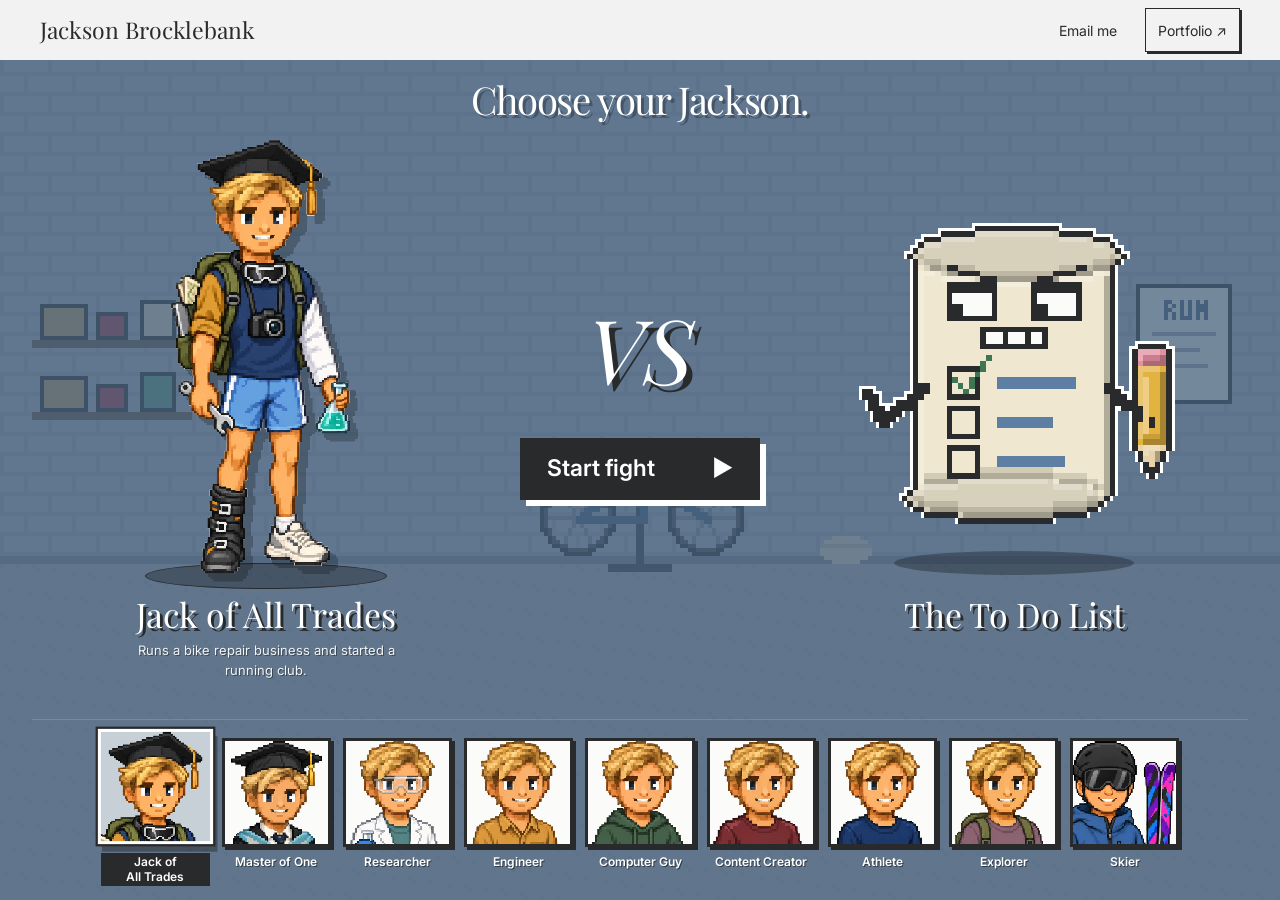
==== index.html @ 97f10ff0 "Set the section headings in Playfair bold, and unstack the intro The new headings were in Inter, whi" ====
<!doctype html>
<html lang="en-GB">
<head>
<meta charset="utf-8">
<script>document.documentElement.className+=' js';(function(){var r=document.documentElement;function w(){r.style.setProperty('--vw',r.clientWidth+'px');}w();addEventListener('resize',w);addEventListener('DOMContentLoaded',w);if(window.ResizeObserver)new ResizeObserver(w).observe(r);})();</script>
<meta name="viewport" content="width=device-width, initial-scale=1">
<title>Jackson Brocklebank · Pick a Jackson</title>
<meta name="description" content="Pick a Jackson and watch him take on a boss using things he’s done.">
<meta name="theme-color" content="#f2f2f2">
<link rel="canonical" href="https://jacksontigerb.github.io/personal-portfolio/">
<meta property="og:type" content="website">
<meta property="og:title" content="Jackson Brocklebank · Pick a Jackson">
<meta property="og:description" content="Nine versions of Jackson. Pick a fighter and send backup.">
<meta property="og:url" content="https://jacksontigerb.github.io/personal-portfolio/">
<meta property="og:image" content="https://jacksontigerb.github.io/personal-portfolio/assets/face-allrounder.webp">
<meta property="og:image:width" content="240">
<meta property="og:image:height" content="240">
<meta property="og:image:alt" content="Pixel art of Jackson as Jack of All Trades">
<meta name="twitter:card" content="summary">
<link rel="icon" href="data:image/svg+xml,<svg xmlns='http://www.w3.org/2000/svg' viewBox='0 0 64 64'><rect width='64' height='64' fill='%23292a2c'/><text x='32' y='47' font-family='Georgia,serif' font-size='42' font-style='italic' text-anchor='middle' fill='%23f2f2f2'>J</text></svg>">
<link rel="preconnect" href="https://fonts.googleapis.com">
<link rel="preconnect" href="https://fonts.gstatic.com" crossorigin>
<link rel="preload" as="style" href="https://fonts.googleapis.com/css2?family=Playfair+Display:ital,wght@0,400;0,700;1,400&family=Inter:wght@400;600&display=swap">
<link rel="stylesheet" href="https://fonts.googleapis.com/css2?family=Playfair+Display:ital,wght@0,400;0,700;1,400&family=Inter:wght@400;600&display=swap" media="print" onload="this.media='all'">
<noscript><link rel="stylesheet" href="https://fonts.googleapis.com/css2?family=Playfair+Display:ital,wght@0,400;0,700;1,400&family=Inter:wght@400;600&display=swap"></noscript>
<link rel="stylesheet" href="assets/home.css?v=13">
<link rel="stylesheet" href="assets/battle.css?v=9">
<link rel="stylesheet" href="assets/selection.css?v=21">
</head>
<body class="game-home">
<div class="page">
  <nav aria-label="Main navigation">
    <a class="wordmark" href="#top">Jackson Brocklebank</a>
    <div class="navlinks"><a href="mailto:jackson.brocklebank.25@ucl.ac.uk">Email me</a><a class="nav-cv" href="experience.html">Portfolio ↗</a></div>
  </nav>
  <main>
    <section class="game-hero" id="top" aria-labelledby="game-title">
      <div class="game-heading"><h1 id="game-title">Choose your Jackson.</h1></div>
      <div id="battle" class="battle-mount" aria-label="Jackson’s boss fight">
        <p class="battle-loading">Loading character select… <button type="button" id="battle-load">Load game</button></p>
      </div>
      <noscript><p>The game isn’t running in this browser. You can still see what I’ve made below.</p><img class="fallback-jackson" src="assets/char-allrounder.png" width="537" height="840" alt="Pixel art of Jackson with a mix of his outfits"></noscript>
    </section>
    <section class="experience-gallery" id="experience" aria-labelledby="experience-title">
      <div class="gallery-heading"><div><h2 id="experience-title">Character highlights.</h2></div></div>
      <div class="experience-cards">
        <a class="experience-card" href="experience.html?c=builder#p-hydro"><img loading="lazy" decoding="async" src="assets/cards/hydroturbine-800.webp" width="640" height="420" alt="The hydroturbine in a stream"><span class="experience-card-copy"><strong>Custom built hydroturbine</strong><span>Tested in a stream.</span></span><span aria-hidden="true">↗</span></a>
        <a class="experience-card" href="experience.html?c=researcher#p-pfas"><img loading="lazy" decoding="async" src="assets/cards/wca-coating-800.webp" width="640" height="420" alt="A water droplet on coated fabric"><span class="experience-card-copy"><strong>Hydrophobic coating without PFAS</strong><span>MSc research with Finisterre.</span></span><span aria-hidden="true">↗</span></a>
        <a class="experience-card" href="experience.html?c=builder#p-bridge"><img loading="lazy" decoding="async" src="assets/cards/bridge-800.webp" width="640" height="420" alt="Building the balsa bridge"><span class="experience-card-copy"><strong>Structural engineer (I built one bridge)</strong><span>The only one in the group to hold the car.</span></span><span aria-hidden="true">↗</span></a>
        <a class="experience-card experience-card-code" href="experience.html?c=operator#p-huawei"><span class="experience-curve" aria-hidden="true"><svg viewBox="0 0 240 120"><path class="axis" d="M24 14V106H222"/><path class="eol" d="M24 78H222"/><path class="fade" d="M28 22C82 28 122 42 154 57C178 68 190 86 202 106"/><text x="218" y="73">70%</text></svg></span><span class="experience-card-copy"><strong>Battery ageing model</strong><span>Beat the competition baseline on six held out conditions.</span></span><span aria-hidden="true">↗</span></a>
        <a class="experience-card" href="experience.html?c=researcher#p-redox"><img loading="lazy" decoding="async" src="assets/cards/redox-cover-800.webp" width="640" height="420" alt="The cover of the redox flow battery dissertation"><span class="experience-card-copy"><strong>Redox flow batteries</strong><span>BEng dissertation, awarded a first.</span></span><span aria-hidden="true">↗</span></a>
        <a class="experience-card" href="experience.html?c=rider#p-marathon"><img loading="lazy" decoding="async" src="assets/cards/marathon-800.webp" width="640" height="420" alt="Friends holding GO TIGGY signs at the London Marathon"><span class="experience-card-copy"><strong>The London Marathon</strong><span>Raised £1,647 for Marie Curie.</span></span><span aria-hidden="true">↗</span></a>
      </div>
      <div class="more-experience-wrap"><a class="more-experience" href="experience.html">See the full portfolio <span aria-hidden="true">↗</span></a></div>
    </section>
  </main>
</div>
<script src="assets/characters.js?v=9"></script>
<script src="assets/battle-loader.js?v=21"></script>
<script>
// Existing shared links still reach their project write ups.
(function(){function legacy(){if(/^#(?:p-[a-z]+|work|current|engineering|education|skills|outside|skiing|sport|travel|content|tools)$/.test(location.hash))location.replace('experience.html'+location.search+location.hash);}legacy();window.addEventListener('hashchange',legacy);})();
</script>
</body>
</html>
---- assets/home.css ----
:root{--ink:#292a2c;--paper:#fbfbfa;--vellum:#f2f2f2;--accent:#46607d;--accent-rgb:70,96,125;--serif:'Playfair Display',Georgia,serif;--sans:'Inter',system-ui,sans-serif;color-scheme:light;}
*{box-sizing:border-box;}body{margin:0;background:var(--vellum);color:var(--ink);font:16px/1.5 var(--sans);-webkit-font-smoothing:antialiased;}a{color:inherit;}button{font:inherit;}[hidden]{display:none!important;}
.page{max-width:1280px;margin:0 auto;padding:0 40px;}
nav{display:flex;align-items:center;justify-content:space-between;gap:20px;min-height:78px;border-bottom:1px solid var(--ink);}
.wordmark{display:inline-flex;align-items:center;min-height:44px;font:400 23px/1.2 var(--serif);text-decoration:none;}
.navlinks{display:flex;align-items:center;gap:28px;font-size:14px;}
.navlinks a{display:inline-flex;align-items:center;min-height:44px;text-decoration:none;}
.navlinks a:hover{text-decoration:underline;text-underline-offset:5px;}
.navlinks .nav-cv{border:1px solid var(--ink);min-height:44px;padding:4px 12px;box-shadow:2px 2px 0 var(--ink);}
:focus-visible{outline:2px solid var(--ink);outline-offset:4px;}
.vh{position:absolute!important;width:1px!important;height:1px!important;overflow:hidden!important;clip-path:inset(50%)!important;white-space:nowrap!important;padding:0!important;border:0!important;}
.game-hero{padding:28px 0 46px;}
.game-heading{display:flex;align-items:center;justify-content:space-between;gap:20px;margin-bottom:24px;}
.game-heading h1{font:400 clamp(38px,4.6vw,60px)/1.1 var(--serif);letter-spacing:-1.4px;margin:0;}
.game-heading h1 em{font-weight:400;color:var(--accent);}
.game-heading p{margin:0;font-size:15px;color:#5f6164;line-height:1.6;}
.game-home .battle-mount{max-width:none;margin:0;scroll-margin-top:16px;}
.js .game-home .battle-mount{display:grid;grid-template-columns:minmax(0,1fr) 254px;column-gap:30px;min-height:740px;}
.game-home .battle-game{grid-column:1;grid-row:1;min-width:0;align-self:start;}
.game-home .battle-picker{grid-column:2;grid-row:1;margin:0;padding-top:3px;align-self:start;}
.game-home .battle-roster{grid-template-columns:repeat(3,minmax(0,1fr));gap:16px 10px;}
.game-home .battle-face img{max-width:78px;}
.game-home .battle-picker legend{font-size:24px;margin-bottom:18px;}
.game-home .battle-face span{font-size:12px;}
.game-home .battle-matchup{border-top:1px solid var(--ink);padding-top:16px;font-size:14px;margin-top:20px;}
.game-home .battle-loading{grid-column:1/-1;min-height:660px;}
.game-home .battle-command{min-height:224px;}
.game-home .battle-current{min-height:3.1em;}
.game-home .battle-previous{font-size:14px;min-height:2.8em;margin-top:12px;}
.battle-loadout{border-top:1px solid rgba(41,42,44,.25);margin-top:18px;padding-top:16px;}
.battle-loadout .battle-kit-label{font:11px/1.5 ui-monospace,monospace;letter-spacing:.06em;margin:0 0 10px;color:#5f6164;}
.battle-loadout p{font-size:14px;line-height:1.6;margin:0;}
.fallback-jackson{height:240px;width:auto;display:block;margin:24px auto;image-rendering:pixelated;}
.experience-gallery{border-top:1px solid var(--ink);padding:40px 0 80px;scroll-margin-top:24px;}
.gallery-heading{display:flex;justify-content:space-between;align-items:end;gap:20px;margin-bottom:24px;}
.eyebrow{font:11px/1.4 ui-monospace,monospace;text-transform:uppercase;letter-spacing:.08em;color:#5f6164;}
.gallery-heading h2{font:400 34px/1.15 var(--serif);margin:8px 0 0;}
.gallery-heading p{font-size:14px;color:#5f6164;margin:0;}
.experience-cards{display:grid;grid-template-columns:repeat(3,minmax(0,1fr));gap:20px;}
.experience-card{border:1px solid var(--ink);text-decoration:none;position:relative;display:flex;flex-direction:column;min-width:0;background:var(--paper);transition:box-shadow .15s,transform .15s;}
.experience-card:hover{box-shadow:3px 3px 0 var(--ink);transform:translate(-1px,-1px);}
.experience-card img{display:block;width:100%;height:160px;object-fit:cover;border-bottom:1px solid var(--ink);}
.experience-card-copy{padding:17px 28px 18px 16px;display:flex;flex-direction:column;gap:6px;}
.experience-card-copy strong{font:400 23px/1.2 var(--serif);}
.experience-card-copy>span{font-size:13px;color:#5f6164;}
.experience-card>span:last-child{position:absolute;right:12px;bottom:18px;}
.experience-curve{display:flex;justify-content:center;align-items:center;height:160px;background:#e3ebe3;border-bottom:1px solid var(--ink);}
.experience-curve svg{width:100%;height:100%;}
.experience-curve .axis,.experience-curve .eol{fill:none;stroke:var(--ink);stroke-width:1.5;opacity:.4;}
.experience-curve .eol{stroke-dasharray:5 5;}
.experience-curve .fade{fill:none;stroke:#2f7d4a;stroke-width:4;stroke-linecap:round;}
.experience-curve text{font:9px ui-monospace,monospace;fill:var(--ink);opacity:.65;text-anchor:end;}
.more-experience-wrap{display:flex;justify-content:center;margin-top:40px;}
.more-experience{display:inline-flex;align-items:center;justify-content:center;gap:14px;min-height:56px;padding:14px 32px;border:2px solid var(--ink);background:var(--ink);color:var(--paper);font:600 20px/1 var(--sans);text-decoration:none;box-shadow:5px 5px 0 var(--accent);transition:transform .14s,box-shadow .14s;}
.more-experience:hover{transform:translate(-2px,-2px);box-shadow:8px 8px 0 var(--accent);}
.more-experience:active{transform:translate(3px,3px);box-shadow:1px 1px 0 var(--accent);}
@media(max-width:1000px){
  .page{padding:0 24px;}.navlinks{gap:20px;}
  .js .game-home .battle-mount{grid-template-columns:minmax(0,1fr) 200px;gap:24px;}
  .game-home .battle-picker legend{font-size:21px;}.game-home .battle-face span{font-size:11px;}
  .game-home .battle-name-row .battle-who{font-size:20px;}.game-home .battle-field{padding:14px;}
  .game-home .battle-boss{left:auto;right:8%;}.game-home .battle-platform-boss{left:auto;right:5%;transform:none;}
  .experience-card-copy strong{font-size:21px;}
}
@media(max-width:760px){
  nav{min-height:68px;gap:14px;}.wordmark{font-size:20px;}.navlinks{gap:16px;}.navlinks>a:first-child{display:none;}
  .game-hero{padding-top:24px;}.game-heading{align-items:start;margin-bottom:20px;}.game-heading h1{font-size:40px;}.game-heading p{font-size:13px;}
  .js .game-home .battle-mount{grid-template-columns:minmax(0,1fr);row-gap:20px;min-height:960px;}
  .game-home .battle-picker{grid-column:1;grid-row:1;padding:0;}
  .game-home .battle-picker legend{font-size:18px;margin-bottom:12px;}
  .game-home .battle-roster{grid-template-columns:repeat(9,minmax(44px,1fr));gap:8px;}
  .game-home .battle-face img{max-width:60px;}.game-home .battle-face span{font-size:10px;}
  .game-home .battle-matchup{border:0;padding:0;margin:12px 0 0;font-size:13px;}
  .game-home .battle-game{grid-row:2;}
  .battle-loadout{display:none;}
  .experience-cards{grid-template-columns:repeat(2,minmax(0,1fr));}.gallery-heading p{display:none;}
}
@media(max-width:520px){
  .page{padding:0 16px;}.wordmark{font-size:18px;max-width:130px;}.navlinks{gap:16px;font-size:13px;}
  .game-heading{display:block;margin-bottom:18px;}.game-heading h1{font-size:37px;}
  .game-heading p{margin-top:9px;font-size:13px;}.game-heading br{display:none;}
  .game-home .battle-roster{grid-template-columns:repeat(5,minmax(44px,1fr));gap:8px 10px;}
  .game-home .battle-face{gap:0;}.game-home .battle-face img{width:44px;height:44px;}
  .game-home .battle-face span{position:absolute;width:1px;height:1px;overflow:hidden;clip-path:inset(50%);}
  .game-home .battle-matchup{font-size:12px;margin-top:10px;}
  .game-home .battle-field{padding:10px;}.game-home .battle-command{padding:16px 14px 12px;min-height:224px;}
  .game-home .battle-stage{height:160px;}.game-home .battle-jackson{height:143px;left:10%;}
  .game-home .battle-boss{right:8%;top:5px;}.game-home .battle-platform-boss{top:93px;right:5%;}
  .game-home .battle-current{min-height:3.1em;}.game-home .battle-previous{min-height:2.8em;}
  .game-home .battle-call-heading h2{font-size:26px;}
  .experience-gallery{padding-top:28px;}.experience-cards{gap:12px;}
  .experience-card img,.experience-curve{height:120px;}
  .more-experience-wrap{margin-top:28px;}.more-experience{width:100%;font-size:18px;padding:14px 20px;}
  .experience-card-copy{padding:12px 22px 14px 12px;}.experience-card-copy strong{font-size:19px;}.experience-card-copy>span{font-size:12px;}
}
@media(max-width:359px){.experience-cards{grid-template-columns:1fr;}.game-home .battle-topline{font-size:9px;}.wordmark{max-width:116px;font-size:17px;}.navlinks{gap:12px;}}
@media(min-width:640px) and (max-width:1000px){.game-home .battle-field{min-height:354px;}}
@media(prefers-reduced-motion:reduce){*,*::before,*::after{scroll-behavior:auto!important;transition:none!important;}}
@media print{nav,.game-hero,.more-experience-wrap{display:none!important;}.page{padding:0;}.experience-gallery{border:0;padding-top:0;}.experience-cards{grid-template-columns:repeat(3,1fr);}.experience-card img,.experience-curve{display:none;}.experience-card{break-inside:avoid;}}

/* Character select is a screen of its own. The arena takes its place on Start. */
.js .game-home .battle-mount{display:block;min-height:600px;}
.game-home .game-heading{display:block;text-align:center;margin:8px 0 30px;}
.game-home .game-heading h1{font-size:clamp(36px,5vw,64px);}
.game-home .game-heading p{margin-top:12px;font-size:14px;}
.game-home.is-playing .game-heading{display:none;}
.game-home .battle-select{display:grid;grid-template-columns:1fr 1fr;max-width:960px;margin:0 auto;background:#fbfbfa;border:1px solid var(--ink);box-shadow:6px 6px 0 var(--ink);min-height:550px;}
.battle-character-preview{position:relative;display:flex;flex-direction:column;align-items:center;justify-content:center;text-align:center;padding:30px;background:rgba(var(--accent-rgb),.08);border-right:1px solid var(--ink);overflow:hidden;}
.battle-selection-tag{position:absolute;left:20px;top:16px;font:11px ui-monospace,monospace;letter-spacing:.12em;}
.battle-preview-stage{height:300px;position:relative;display:flex;align-items:end;justify-content:center;min-width:200px;margin:12px 0 20px;}
.battle-preview-stage:before{content:'';position:absolute;width:210px;height:26px;border:1px solid var(--ink);border-radius:50%;background:rgba(var(--accent-rgb),.14);bottom:-6px;}
.battle-preview-stage img{position:relative;height:100%;width:auto;image-rendering:pixelated;object-fit:contain;}
.battle-selected-name{font:400 32px/1.15 var(--serif);margin:0;}
.game-home .battle-loadout{display:block;border:0;padding:0;margin:12px 0 0;max-width:32ch;color:#5f6164;font-size:14px;line-height:1.6;}
.battle-select-controls{display:flex;flex-direction:column;justify-content:center;min-width:0;padding:30px 34px;}
.game-home .battle-picker{margin:0;padding:0;}
.game-home .battle-picker legend{position:absolute;width:1px;height:1px;overflow:hidden;clip-path:inset(50%);}
.game-home .battle-roster{display:grid;grid-template-columns:repeat(3,minmax(0,1fr));gap:18px 16px;}
.game-home .battle-face{gap:7px;}
.game-home .battle-face img{max-width:none;width:100%;height:auto;border:2px solid transparent;background:rgba(var(--accent-rgb),.06);filter:none;transition:transform .14s,background .14s;}
.game-home .battle-face:has(input:checked) img{border-color:var(--ink);background:rgba(var(--accent-rgb),.22);box-shadow:4px 4px 0 var(--ink);transform:translate(-2px,-2px);}
.game-home .battle-face:hover img{background:rgba(var(--accent-rgb),.18);}
.game-home .battle-face span{position:static;clip-path:none;overflow:visible;width:auto;height:auto;font-size:11px;}
.game-home .battle-matchup{border:0;padding:0;margin:24px 0 12px;font-size:13px;text-align:center;}
.battle-start{display:flex;align-items:center;justify-content:space-between;width:100%;min-height:68px;border:1px solid var(--ink);padding:14px 24px;background:var(--ink);color:#fff;font:600 23px var(--sans);box-shadow:5px 5px 0 var(--accent);cursor:pointer;transition:transform .12s,box-shadow .12s;touch-action:manipulation;}
.battle-start:hover{transform:translate(-2px,-2px);box-shadow:7px 7px 0 var(--accent);}
.battle-start:active{transform:translate(4px,4px);box-shadow:1px 1px 0 var(--accent);}
.game-home .battle-game{max-width:1000px;margin:0 auto;}
.game-home .battle-field{min-height:400px;padding:24px;}
.game-home .battle-hud{max-width:390px;}
.game-home .battle-jackson{height:265px;left:16%;}
.game-home .battle-jackson-hud{justify-self:end;width:100%;}
.game-home .battle-boss{left:auto;right:14%;top:17%;}
.game-home .battle-platform-boss{left:auto;right:12%;top:53%;transform:none;}
.game-home .battle-command{min-height:235px;padding:22px 28px;}
.game-home .battle-current{font-size:16px;min-height:0;line-height:1.5;}
.game-home .battle-current strong{display:block;font:400 clamp(24px,3vw,34px)/1.2 var(--serif);margin:3px 0 8px;}
.game-home .battle-previous{min-height:0;margin:14px 0 0;font-size:13px;}
.game-home .battle-turn-label{margin-bottom:8px;}
.game-home .battle-topline{align-items:center;min-height:48px;padding:2px 18px;}
.battle-versus{display:none;position:absolute;inset:0;z-index:4;align-items:center;justify-content:center;flex-direction:column;pointer-events:none;background:rgba(251,251,250,.94);}
.battle-versus span{font:12px ui-monospace,monospace;letter-spacing:.3em;}
.battle-versus strong{font:italic 400 clamp(70px,12vw,130px)/1.1 var(--serif);color:var(--accent);}
.battle-game[data-phase="intro"] .battle-versus{display:flex;}
.game-home .battle-impact{font:bold 27px/1 ui-monospace,monospace;background:var(--ink);color:white;padding:6px 8px;right:-30px;top:18%;box-shadow:3px 3px 0 var(--accent);}
.game-home .battle-primary{background:var(--ink);color:#fff;min-height:56px;font-size:18px!important;}
.js .game-home:not(.has-played) .experience-gallery{display:none;}
@media(min-width:640px) and (prefers-reduced-motion:no-preference){.battle-game[data-phase="intro"] .battle-versus strong{animation:battle-ready .28s ease-out both;}@keyframes battle-ready{from{transform:scale(.75);opacity:0;}to{transform:scale(1);opacity:1;}}}
@media(max-width:760px){
 .game-home .navlinks>a:first-child{display:inline-flex;}.game-home .game-heading{margin:0 0 22px;}.game-home .game-heading p{font-size:12px;}
 .battle-select-controls{padding:24px;}.battle-character-preview{padding:24px 16px;}.battle-preview-stage{height:240px;min-width:150px;}.battle-preview-stage:before{width:160px;}.battle-selected-name{font-size:27px;}
 .game-home .battle-roster{gap:14px 12px;}.game-home .battle-matchup{font-size:12px;}
 .game-home .battle-select{min-height:480px;}.game-home .battle-face span{font-size:10px;}
}
@media(max-width:639px){
 .game-home .game-hero{padding-top:20px;}.game-home .battle-select{grid-template-columns:1fr;min-height:0;}.js .game-home .battle-mount{min-height:590px;}
 .battle-character-preview{border-right:0;border-bottom:1px solid var(--ink);padding:16px 16px 20px;display:grid;grid-template-columns:110px 1fr;grid-template-rows:auto auto;text-align:left;column-gap:18px;}
 .battle-selection-tag{position:static;grid-column:2;margin-bottom:8px;align-self:end;}.battle-preview-stage{grid-column:1;grid-row:1/4;height:165px;min-width:0;margin:0;}.battle-preview-stage:before{width:105px;height:15px;}
 .battle-selected-name{grid-column:2;font-size:26px;align-self:start;}.game-home .battle-loadout{grid-column:2;margin-top:8px;font-size:12px;line-height:1.4;align-self:start;}
 .battle-select-controls{padding:20px;}.game-home .battle-roster{grid-template-columns:repeat(5,minmax(0,1fr));gap:14px 12px;}.game-home .battle-face img{width:100%;height:auto;}.game-home .battle-face span{font-size:9px;}
 .battle-start{min-height:60px;font-size:22px;padding:12px 20px;}.game-home .battle-matchup{margin:18px 0 12px;}
 .game-home .battle-field{min-height:0;padding:12px;}.game-home .battle-stage{height:200px;}.game-home .battle-jackson{height:182px;left:9%;}.game-home .battle-boss{top:16px;right:10%;}.game-home .battle-platform-boss{top:104px;right:7%;}
 .game-home .battle-command{min-height:240px;padding:18px;}.game-home .battle-current strong{font-size:26px;}.game-home .battle-hud{max-width:none;}.game-home .battle-impact{font-size:20px;right:-20px;}
 .game-home .battle-call-heading h2{font-size:27px;}.game-home .battle-previous{font-size:12px;}
}
@media(max-width:359px){.game-home .battle-roster{gap:14px 8px;}.battle-select-controls{padding:16px;}.battle-character-preview{grid-template-columns:85px 1fr;column-gap:12px;}.battle-preview-stage{height:145px;}.battle-selected-name{font-size:23px;}.battle-selection-tag{font-size:10px;}.game-home .battle-face span{font-size:9px;}.game-home .game-heading h1{font-size:34px;}}
@media(prefers-reduced-motion:reduce){.battle-start,.battle-face img{transition:none!important;}.battle-start:hover,.battle-start:active{transform:none!important;}}
@media print{.js .game-home:not(.has-played) .experience-gallery{display:block;}}

/* Game feel: VS strip, pause menu, command menu, hits and the knockout. */
.battle-vs{display:flex;align-items:center;gap:14px;margin:26px 0 16px;padding:10px 14px;border:1px solid var(--ink);background:rgba(var(--accent-rgb),.08);}
.battle-vs-badge{font:italic 400 30px/1 var(--serif);color:var(--accent);}
.battle-vs canvas{width:64px;height:64px;image-rendering:pixelated;flex:none;}
.battle-vs p{margin:0;display:flex;flex-direction:column;min-width:0;}
.battle-vs-label{font:11px/1.4 ui-monospace,monospace;letter-spacing:.08em;text-transform:uppercase;color:#5f6164;}
.battle-vs-name{font:400 22px/1.2 var(--serif);overflow-wrap:anywhere;}
.battle-vs-level{font:11px/1.4 ui-monospace,monospace;color:#5f6164;}
.battle-vs-level:empty{display:none;}
.game-home .battle-matchup{display:none;}

.game-home .battle-topline{min-height:52px;padding:4px 8px 4px 18px;font-size:12px;letter-spacing:.14em;}
.battle-game .battle-pause{width:44px;height:44px;border:1px solid var(--ink);background:var(--battle-paper);box-shadow:3px 3px 0 var(--ink);font:600 16px/1 var(--sans);cursor:pointer;}
.battle-game .battle-pause:active{transform:translate(3px,3px);box-shadow:none;}
.battle-pause-menu{position:absolute;inset:0;z-index:6;display:flex;flex-direction:column;align-items:center;justify-content:center;gap:14px;background:rgba(251,251,250,.93);}
.battle-pause-title{font:italic 400 clamp(44px,7vw,72px)/1 var(--serif);margin:0 0 10px;color:var(--accent);}
.battle-pause-menu .battle-button{min-width:240px;min-height:56px;font-size:18px!important;}

.battle-menu{display:grid;grid-template-columns:1fr 1fr;gap:14px;margin:6px 0 14px;}
.battle-game .battle-choice{position:relative;display:flex;align-items:center;gap:12px;min-height:66px;padding:12px 18px 12px 34px;border:1px solid var(--ink);background:var(--battle-paper);box-shadow:4px 4px 0 var(--ink);color:var(--ink);font:600 19px/1.2 var(--sans);text-align:left;text-decoration:none;cursor:pointer;transition:transform .1s,box-shadow .1s;}
.battle-choice>span{display:inline-flex;justify-content:center;min-width:1.4em;font-size:20px;}
.battle-choice::before{content:'▶';position:absolute;left:12px;font-size:12px;opacity:0;}
.battle-choice:hover,.battle-choice:focus-visible{transform:translate(-2px,-2px);box-shadow:6px 6px 0 var(--ink);}
.battle-choice:hover::before,.battle-choice:focus-visible::before{opacity:1;}
.battle-choice:active{transform:translate(4px,4px);box-shadow:none;}
.battle-game .battle-choice-main{background:var(--ink);color:#fff;box-shadow:4px 4px 0 var(--accent);}
.battle-game .battle-choice-main:hover,.battle-game .battle-choice-main:focus-visible{box-shadow:6px 6px 0 var(--accent);}
.battle-game .battle-choice-leave{font-weight:400;color:#4f5254;}
.battle-backup .battle-hint{margin:4px 0 0;font-size:13px;color:#5f6164;}
.battle-backup .battle-address{display:inline;min-height:0;font-size:13px;}

.battle-game .battle-big{min-height:58px!important;padding:12px 24px!important;font-size:18px!important;}
.game-home .battle-result .battle-primary{background:var(--ink);color:#fff;box-shadow:4px 4px 0 var(--accent);}
.battle-result-title{font-size:clamp(30px,4.4vw,42px)!important;}
.battle-used{margin-top:26px;border-top:1px solid rgba(41,42,44,.25);padding-top:16px;}
.battle-used ul{list-style:none;margin:0;padding:0;display:grid;grid-template-columns:repeat(auto-fit,minmax(200px,1fr));gap:10px;}
.battle-used a{display:flex;flex-direction:column;gap:2px;min-height:44px;height:100%;padding:10px 32px 10px 12px;border:1px solid var(--ink);background:var(--battle-paper);text-decoration:none;position:relative;}
.battle-used a::after{content:'↗';position:absolute;right:10px;top:10px;}
.battle-used a:hover{box-shadow:3px 3px 0 var(--ink);transform:translate(-1px,-1px);}
.battle-used strong{font:400 18px/1.25 var(--serif);}
.battle-used a span{font-size:13px;color:#5f6164;}
.battle-result .battle-disclaimer{margin:18px 0 0;font-size:12px;color:#5f6164;}

.battle-health-track{position:relative;}
.battle-health-track i,.battle-health-track b{position:absolute;left:0;top:0;bottom:0;width:var(--health,100%);}
.battle-health-track b{background:#fff;transition:width .5s steps(6) .45s;}
.game-home .battle-impact{display:none;z-index:3;}
.game-home .battle-impact.battle-float{display:block;}
.battle-ko{display:none;position:absolute;left:50%;top:42%;z-index:5;transform:translate(-50%,-50%) rotate(-8deg);padding:4px 22px;border:3px solid var(--ink);background:#ad343c;color:#fff;font:italic 400 clamp(56px,10vw,104px)/1.05 var(--serif);box-shadow:6px 6px 0 var(--ink);pointer-events:none;}
.battle-game[data-stage="ko"][data-phase="finishing"] .battle-ko{display:block;}
.battle-game[data-phase="backup"] .battle-stage{filter:saturate(.35);}
.battle-game[data-phase="backup"] .battle-one{animation:none;}

@media (prefers-reduced-motion:no-preference){
  .battle-preview-stage.battle-pop img{animation:battle-pop .32s steps(4);}
  .battle-start{animation:battle-pulse 1.6s ease-in-out infinite;}
  .battle-start:hover,.battle-start:active{animation:none;}
  .game-home .battle-impact.battle-float{animation:battle-float .9s ease-out forwards;}
  .battle-game[data-stage="impact"][data-critical="true"] .battle-field{animation:battle-shake .4s steps(6);}
  .battle-game[data-stage="ko"][data-phase="finishing"] .battle-ko{animation:battle-stamp .3s steps(4) both;}
  @keyframes battle-pop{0%{transform:translateY(0) scale(1);}40%{transform:translateY(-14px) scale(1.04);}100%{transform:none;}}
  @keyframes battle-pulse{50%{box-shadow:9px 9px 0 var(--accent);transform:translate(-2px,-2px);}}
  @keyframes battle-float{0%{opacity:1;transform:translateY(8px) scale(.8);}20%{transform:translateY(-6px) scale(1.15);}100%{opacity:0;transform:translateY(-46px);}}
  @keyframes battle-shake{20%{transform:translate(-7px,3px);}40%{transform:translate(6px,-3px);}60%{transform:translate(-4px,2px);}80%{transform:translate(3px,-1px);}}
  @keyframes battle-stamp{0%{transform:translate(-50%,-50%) rotate(-8deg) scale(2.4);opacity:0;}100%{transform:translate(-50%,-50%) rotate(-8deg) scale(1);opacity:1;}}
}
.battle-reduced .battle-health-track b{transition:none;}
@media(prefers-reduced-motion:reduce){.battle-choice,.battle-pause{transition:none!important;transform:none!important;}}
@media(max-width:639px){
  .battle-vs{margin:18px 0 14px;padding:8px 12px;gap:10px;}.battle-vs canvas{width:48px;height:48px;}.battle-vs-name{font-size:19px;}.battle-vs-badge{font-size:24px;}
  .battle-menu{gap:10px;}.battle-game .battle-choice{min-height:60px;font-size:16px;padding:10px 8px 10px 12px;gap:8px;}.battle-choice::before{display:none;}.battle-game .battle-choice>span{font-size:16px;min-width:1.1em;}
  .battle-result-actions .battle-button{flex:1 1 100%;}
  .battle-pause-menu .battle-button{min-width:210px;}
}
@media(max-width:359px){.battle-menu{grid-template-columns:1fr;}}
@media(min-width:640px){
  .game-home .game-heading{margin:0 0 22px;}.game-home .game-heading h1{font-size:clamp(36px,4.4vw,54px);}.game-home .game-heading p{margin-top:6px;}
  .game-home .game-hero{padding-top:20px;}
  .game-home .battle-select{min-height:0;}
  .game-home .battle-roster{grid-template-columns:repeat(3,88px);justify-content:center;gap:10px 18px;}
  .game-home .battle-face span{font-size:11px;line-height:1.2;}
  .battle-select-controls{padding:20px 34px;}
  .battle-preview-stage{height:280px;}
  .game-home .battle-select .battle-vs{margin:16px 0 12px;padding:6px 14px;}
  .game-home .battle-start{min-height:62px;}
}
@media(min-width:640px){.game-home .battle-picker{width:100%;}}

/* Bigger bosses and a faster, punchier fight. */
.game-home .battle-boss,.game-home .battle-boss canvas{width:256px;height:256px;}
.game-home .battle-boss{right:9%;top:2px;}
.game-home .battle-platform-boss{width:240px;height:18px;right:8%;top:238px;}
.game-home .battle-field{min-height:470px;}
.game-home .battle-game{--dash-x:330px;--dash-y:-120px;--boss-dash-x:-330px;--boss-dash-y:120px;}
.battle-burst{display:none;position:absolute;left:50%;top:45%;width:150px;height:150px;margin:-75px 0 0 -75px;z-index:-1;background:rgba(var(--accent-rgb),.8);clip-path:polygon(50% 0,58% 32%,85% 12%,68% 40%,100% 45%,70% 58%,90% 85%,58% 70%,50% 100%,42% 70%,12% 88%,32% 58%,0 50%,30% 40%,14% 14%,42% 32%);pointer-events:none;}
.battle-jackson .battle-burst{background:rgba(173,52,60,.8);top:35%;}
.battle-callout{display:none;position:absolute;left:50%;top:24%;z-index:5;transform:translate(-50%,-50%) rotate(-4deg);padding:6px 18px;border:2px solid var(--ink);background:var(--battle-paper);box-shadow:4px 4px 0 var(--ink);font:italic 400 clamp(26px,4vw,44px)/1.1 var(--serif);white-space:nowrap;pointer-events:none;}
.battle-callout[data-tone="good"]{background:var(--accent);color:#fff;}
.battle-callout[data-tone="big"]{background:#ad343c;color:#fff;font-size:clamp(32px,5.4vw,60px);}
.battle-callout[data-tone="win"]{top:82%;background:var(--accent);color:#fff;}
.battle-flash{display:none;position:absolute;inset:0;z-index:7;background:#fff;pointer-events:none;opacity:0;}
.battle-flash[data-tone="red"]{background:#ad343c;}
.battle-versus span{font:italic 400 clamp(40px,6vw,64px)/1 var(--serif);letter-spacing:0;}
@media (prefers-reduced-motion:no-preference){
  .game-home .battle-jackson,.game-home .battle-boss{transition:transform .24s cubic-bezier(.2,.9,.3,1.25);}
  .battle-game[data-stage="windup"][data-actor="jackson"] .battle-jackson,.battle-game[data-stage="impact"][data-actor="jackson"] .battle-jackson,.battle-game[data-stage="finishAttack"] .battle-jackson{transform:translate(var(--dash-x),var(--dash-y)) rotate(7deg);transition:transform .15s cubic-bezier(.7,0,1,.5);}
  .battle-game[data-stage="windup"][data-actor="boss"] .battle-boss,.battle-game[data-stage="impact"][data-actor="boss"] .battle-boss{transform:translate(var(--boss-dash-x),var(--boss-dash-y)) rotate(-9deg);transition:transform .19s cubic-bezier(.7,0,1,.5);}
  .battle-game[data-stage="windup"][data-critical="true"] .battle-boss{transition-duration:.4s;}
  .battle-game[data-hurt="true"][data-stage="impact"][data-actor="jackson"] .battle-boss canvas,.battle-game[data-phase="finishing"][data-stage="ko"] .battle-boss canvas{animation:battle-hit .38s steps(1);}
  .battle-game[data-hurt="true"][data-stage="impact"][data-actor="boss"] .battle-jackson img{animation:battle-hit .38s steps(1);}
  .battle-game[data-hurt="true"][data-stage="impact"] .battle-stage{animation:battle-jolt .22s steps(4);}
  .battle-game[data-phase="intro"] .battle-boss canvas,.battle-game[data-stage="rest"] .battle-boss canvas{animation:battle-bob .9s steps(2) infinite;}
  .battle-game[data-stage="rest"] .battle-jackson img,.battle-game[data-phase="intro"] .battle-jackson img{animation:battle-bob .7s steps(2) infinite;}
  .battle-game[data-phase="finishing"][data-stage="ko"] .battle-boss{animation:battle-knock .55s ease-out;}
  .battle-game[data-stage="revive"] .battle-jackson img{animation:battle-revive .35s steps(4);}
  .battle-game[data-stage="windup"][data-actor="jackson"] .battle-prop,.battle-game[data-stage="finishAttack"] .battle-prop{animation:battle-throw .17s steps(4) forwards;}
  .battle-burst.battle-bursting{display:block;animation:battle-burst .32s steps(4) forwards;}
  .battle-callout.battle-calling{display:block;animation:battle-callout .9s ease-out forwards;}
  .battle-flash.battle-flashing{display:block;animation:battle-flash .32s steps(3) forwards;}
  .battle-game[data-phase="intro"] .battle-versus span{animation:battle-word-out .9s steps(1) both;}
  .battle-game[data-phase="intro"] .battle-versus strong{animation:battle-word-in .9s ease-out both;}
  @keyframes battle-hit{0%,50%{filter:brightness(0) invert(1);}25%{filter:none;transform:translateX(8px);}75%{filter:none;transform:translateX(-5px);}100%{filter:none;transform:none;}}
  @keyframes battle-jolt{25%{transform:translate(-4px,2px);}50%{transform:translate(4px,-2px);}75%{transform:translate(-2px,1px);}}
  @keyframes battle-bob{50%{transform:translateY(-4px);}}
  @keyframes battle-knock{0%{transform:none;}30%{transform:translate(34px,-26px) rotate(14deg);}100%{transform:none;}}
  @keyframes battle-revive{0%{filter:brightness(2.2);transform:translateY(8px);}60%{transform:translateY(-14px);}100%{filter:none;transform:none;}}
  @keyframes battle-throw{0%{opacity:1;}100%{left:74%;top:30%;opacity:1;transform:rotate(90deg);}}
  @keyframes battle-burst{0%{transform:scale(.3);opacity:1;}100%{transform:scale(1.35) rotate(30deg);opacity:0;}}
  @keyframes battle-callout{0%{opacity:0;transform:translate(-50%,-50%) rotate(-4deg) scale(1.9);}14%{opacity:1;transform:translate(-50%,-50%) rotate(-4deg) scale(1);}72%{opacity:1;transform:translate(-50%,-50%) rotate(-4deg);}100%{opacity:0;transform:translate(-50%,-85%) rotate(-4deg);}}
  @keyframes battle-flash{0%{opacity:.8;}100%{opacity:0;}}
  @keyframes battle-word-out{0%{opacity:1;}48%,100%{opacity:0;}}
  @keyframes battle-word-in{0%,46%{opacity:0;transform:scale(2.2);}60%{opacity:1;transform:scale(.95);}100%{opacity:1;transform:scale(1);}}
}
.battle-reduced .battle-callout,.battle-reduced .battle-burst,.battle-reduced .battle-flash{display:none!important;}
.battle-reduced[data-phase="intro"] .battle-versus span{display:none;}
@media(max-width:1000px){
  .game-home .battle-boss,.game-home .battle-boss canvas{width:192px;height:192px;}
  .game-home .battle-boss{right:6%;top:10px;}.game-home .battle-platform-boss{width:180px;right:5%;top:188px;}
  .game-home .battle-field{min-height:400px;}
  .game-home .battle-game{--dash-x:220px;--dash-y:-80px;--boss-dash-x:-220px;--boss-dash-y:80px;}
}
@media(max-width:639px){
  .game-home .battle-hud{max-width:none;}
  .game-home .battle-stage{height:214px;}
  .game-home .battle-boss,.game-home .battle-boss canvas{width:144px;height:144px;}
  .game-home .battle-boss{right:4%;top:4px;}.game-home .battle-platform-boss{width:130px;right:3%;top:134px;height:14px;}
  .game-home .battle-field{min-height:0;}
  .game-home .battle-game{--dash-x:110px;--dash-y:-36px;--boss-dash-x:-110px;--boss-dash-y:36px;}
  .battle-burst{width:100px;height:100px;margin:-50px 0 0 -50px;}
}
@media(max-width:359px){
  .game-home .battle-boss,.game-home .battle-boss canvas{width:120px;height:120px;}
  .game-home .battle-platform-boss{width:110px;top:112px;}
  .game-home .battle-jackson{height:164px;left:5%;}
}

/* ===== Immersive: the fight is the whole screen, not a box on the page. ===== */
html:has(body.game-home){overflow-x:clip;}
.game-home{--nav:60px;}
.game-home nav{min-height:var(--nav);border-bottom:0;}
.game-home .game-hero{position:relative;margin-inline:calc(50% - var(--vw,100vw) / 2);padding:0;min-height:calc(100svh - var(--nav));overflow:hidden;}
.js .game-home .battle-mount{min-height:0;}
.game-home .battle-loading{min-height:calc(100svh - var(--nav));border:0;}

/* Character select: the accent colour floods the screen, the boss waits in silhouette. */
.game-home:not(.is-playing) .game-hero{display:flex;flex-direction:column;justify-content:center;padding-block:28px 40px;padding-inline:max(16px,calc(50vw - 640px + 40px));background:var(--accent) repeating-linear-gradient(135deg,rgba(255,255,255,.06) 0 18px,transparent 18px 36px);transition:background-color .25s;}
.game-home:not(.is-playing) .game-heading h1{color:#fff;}
.game-home:not(.is-playing) .game-heading h1 em{color:#fff;opacity:.8;}
.game-home:not(.is-playing) .game-heading p{color:rgba(255,255,255,.82);}
.game-home .battle-select{position:relative;z-index:1;width:100%;box-shadow:10px 10px 0 var(--ink);}
.battle-select-shadow{position:absolute;right:-3%;bottom:-4%;width:min(46vw,620px);height:auto;aspect-ratio:1;image-rendering:pixelated;filter:brightness(0);opacity:.2;pointer-events:none;z-index:0;}
.game-home.is-playing .battle-select-shadow{display:none;}
.battle-wipe{position:fixed;inset:0;z-index:60;background:var(--ink);clip-path:circle(0% at 50% 50%);pointer-events:none;visibility:hidden;}
.battle-wipe-in{visibility:visible;animation:battle-wipe-in .28s cubic-bezier(.7,0,1,1) forwards;}
.battle-wipe-out{visibility:visible;animation:battle-wipe-out .36s cubic-bezier(0,0,.3,1) forwards;}
@keyframes battle-wipe-in{from{clip-path:circle(0% at 50% 50%);}to{clip-path:circle(75% at 50% 50%);}}
@keyframes battle-wipe-out{from{clip-path:circle(75% at 50% 50%);}to{clip-path:circle(0% at 50% 50%);}}

/* The fight fills the screen. */
.game-home .battle-game{position:relative;display:flex;flex-direction:column;max-width:none;margin:0;min-height:calc(100svh - var(--nav));border:0;box-shadow:none;background:#1f2023;overflow:hidden;isolation:isolate;}
.game-home .battle-world{position:absolute;inset:-12px;z-index:0;transform:scale(var(--zoom,1));transform-origin:var(--wo,50% 50%);transition:transform .22s ease-out;}
.game-home .battle-world canvas{position:absolute;left:0;top:0;image-rendering:pixelated;}
.game-home .battle-far{transition:translate .35s ease-out;}
.game-home .battle-topline{position:relative;z-index:3;display:flex;align-items:flex-start;gap:14px;min-height:0;padding:16px 16px 0;border:0;background:none;font:12px/1 ui-monospace,monospace;letter-spacing:.14em;}
.game-home .battle-boss-hud{flex:0 1 380px;}
.game-home .battle-round{margin-left:auto;align-self:center;padding:6px 10px;background:var(--ink);color:#fff;}
.game-home .battle-hud{background:var(--battle-paper);border:2px solid var(--ink);box-shadow:4px 4px 0 var(--ink);padding:10px 14px;max-width:none;}
.game-home .battle-field{position:relative;z-index:2;display:block;flex:1 1 auto;min-height:290px;padding:0;overflow:visible;}
.game-home .battle-stage{position:absolute;inset:0;height:auto;transform:scale(var(--zoom,1));transform-origin:50% 50%;transition:transform .22s ease-out;}
.game-home .battle-jackson{left:12%;bottom:4px;height:min(340px,80%);}
.game-home .battle-boss{left:auto;right:10%;top:auto;bottom:38%;}
.game-home .battle-platform{border:0;border-radius:50%;background:rgba(0,0,0,.2);height:14px;}
.game-home .battle-platform-jackson{left:calc(12% - 20px);bottom:0;width:170px;top:auto;}
.game-home .battle-platform-boss{left:auto;right:calc(10% + 20px);top:auto;bottom:calc(38% - 4px);width:216px;transform:none;}
.game-home .battle-jackson-hud{position:absolute;right:16px;bottom:14px;width:min(380px,48%);z-index:3;}
.game-home .battle-stage-note{bottom:auto;top:8px;}
.game-home .battle-command{position:relative;z-index:4;width:min(1000px,calc(100% - 32px));margin:12px auto 16px;min-height:0;padding:18px 24px;border:2px solid var(--ink);border-top:2px solid var(--ink);background:var(--battle-paper);box-shadow:6px 6px 0 var(--ink);}
.game-home .battle-log-panel{min-height:112px;}
.game-home .battle-versus{position:absolute;inset:0;z-index:8;background:rgba(20,20,22,.58);}
.game-home .battle-versus span{color:#fff;}
.game-home .battle-versus strong{color:#fff;text-shadow:5px 5px 0 var(--accent);}
.game-home .battle-flash{position:absolute;inset:0;z-index:9;}
.game-home .battle-pause-menu{position:absolute;inset:0;z-index:10;background:rgba(20,20,22,.7);}
.game-home .battle-pause-title{color:#fff;}
.game-home .battle-letterbox::before,.game-home .battle-letterbox::after{content:'';position:absolute;left:0;right:0;height:0;background:#000;z-index:5;transition:height .25s ease-out;}
.game-home .battle-letterbox::before{top:0;}.game-home .battle-letterbox::after{bottom:0;}
.battle-game[data-phase="finishing"] .battle-letterbox::before,.battle-game[data-phase="finishing"] .battle-letterbox::after{height:7%;}
.game-home .battle-game[data-dark="true"] .battle-stage-note{background:var(--ink);color:#fff;}
.game-home .battle-ko{z-index:6;}
.game-home .battle-callout{z-index:6;}

/* Camera. */
@media (prefers-reduced-motion:no-preference){
  .battle-game[data-stage="impact"]{--zoom:1.035;}
  .battle-game[data-critical="true"][data-stage="windup"],.battle-game[data-critical="true"][data-stage="impact"]{--zoom:1.1;}
  .battle-game[data-stage="finishAttack"],.battle-game[data-phase="finishing"][data-stage="ko"]{--zoom:1.07;}
  .battle-game[data-critical="true"][data-stage="windup"] .battle-world,.battle-game[data-critical="true"][data-stage="windup"] .battle-stage{transition-duration:.42s;}
  .battle-game[data-stage="impact"][data-actor="jackson"] .battle-far{translate:-10px 0;}
  .battle-game[data-stage="impact"][data-actor="boss"] .battle-far{translate:10px 0;}
  .battle-game[data-hurt="true"][data-stage="impact"] .battle-stage{animation:none;}
  .battle-game[data-hurt="true"][data-stage="impact"] .battle-field,.battle-game[data-hurt="true"][data-stage="impact"] .battle-world{animation:battle-rumble .22s steps(4);}
  .battle-game[data-stage="impact"][data-critical="true"] .battle-field,.battle-game[data-stage="impact"][data-critical="true"] .battle-world{animation:battle-quake .42s steps(6);}
  @keyframes battle-rumble{25%{translate:-4px 2px;}50%{translate:4px -2px;}75%{translate:-2px 1px;}}
  @keyframes battle-quake{15%{translate:-9px 4px;}30%{translate:8px -4px;}45%{translate:-6px 3px;}60%{translate:5px -2px;}80%{translate:-2px 1px;}}
}

@media(max-width:1000px){
  .game-home .battle-field{min-height:300px;}
  .game-home .battle-jackson{height:min(250px,74%);}
  .game-home .battle-platform-boss{width:170px;}
}
@media(max-width:639px){
  .game-home{--nav:56px;}
  .game-home .game-hero{min-height:calc(100svh - var(--nav));}
  .game-home:not(.is-playing) .game-hero{padding-block:18px 24px;justify-content:flex-start;}
  .battle-select-shadow{width:70vw;bottom:auto;top:30%;right:-18%;}
  .game-home .battle-select{box-shadow:6px 6px 0 var(--ink);}
  .game-home .battle-topline{padding:10px 10px 0;gap:8px;}
  .game-home .battle-round{display:none;}
  .game-home .battle-boss-hud{flex:1 1 auto;}
  .game-home .battle-field{min-height:270px;}
  .game-home .battle-stage{height:auto;}
  .game-home .battle-jackson{left:4%;height:min(200px,74%);}
  .game-home .battle-boss{right:4%;bottom:44%;top:auto;}
  .game-home .battle-platform-jackson{left:0;width:120px;}
  .game-home .battle-platform-boss{right:6%;bottom:calc(44% - 3px);width:120px;top:auto;}
  .game-home .battle-jackson-hud{right:10px;bottom:10px;width:52%;padding:7px 9px;}
  .game-home .battle-jackson-hud .battle-who{font-size:17px;}
  .game-home .battle-command{width:calc(100% - 20px);margin:8px auto 10px;padding:14px 14px 12px;box-shadow:4px 4px 0 var(--ink);}
  .game-home .battle-log-panel{min-height:132px;}
}
@media(max-width:359px){.game-home .battle-jackson-hud{width:56%;}.game-home .battle-jackson{height:min(170px,70%);}}

/* After the fight: the trophy room. */
.game-home .experience-gallery{border-top:0;padding-top:48px;}
.game-home .experience-cards{gap:28px 20px;}
.game-home .experience-card{border-width:2px;box-shadow:5px 5px 0 var(--ink);}
.game-home .experience-card::after{content:'';position:absolute;left:-12px;right:-12px;bottom:-16px;height:8px;background:#8a6b4a;border:2px solid var(--ink);z-index:-1;}
.game-home .experience-card:hover{transform:translate(-2px,-4px) rotate(-1deg);box-shadow:8px 9px 0 var(--ink);}
.game-home .experience-card-copy strong::before{content:'★ ';color:var(--accent);font-size:.8em;}
@media(prefers-reduced-motion:reduce){.battle-wipe{display:none;}.game-home .experience-card:hover{transform:none;}.more-experience:hover,.more-experience:active{transform:none;}}
---- assets/battle.css ----
.battle-mount{display:none;scroll-margin-top:90px;max-width:900px;margin-top:32px;}
.js .battle-mount{display:block;min-height:900px;}
.battle-loading{min-height:650px;display:flex;align-items:center;justify-content:center;flex-wrap:wrap;gap:12px;border:1px solid var(--ink);background:#fbfbfa;font-size:16px;padding:24px;}
.battle-loading button{font:inherit;padding:12px;border:1px solid var(--ink);background:transparent;cursor:pointer;}
.battle-game{--battle-paper:#fbfbfa;position:relative;border:1px solid var(--ink);box-shadow:5px 5px 0 var(--ink);background:var(--battle-paper);font-family:var(--sans,Inter,sans-serif);font-size:16px;line-height:1.5;isolation:isolate;}
.battle-game [hidden],.battle-mount [hidden]{display:none!important;}
.battle-game button,.battle-game a,.battle-picker input{touch-action:manipulation;}
.battle-game button{font:inherit;color:var(--ink);cursor:pointer;}
.battle-game a{color:var(--ink);}
.battle-game :focus-visible,.battle-picker :focus-visible{outline:2px solid var(--ink);outline-offset:4px;}
.battle-game [tabindex="-1"]:focus{outline:none;}
.battle-topline{display:flex;justify-content:space-between;gap:12px;border-bottom:1px solid var(--ink);background:rgba(var(--accent-rgb),.1);padding:9px 18px;font:11px/1.5 ui-monospace,monospace;letter-spacing:.08em;}
.battle-round{white-space:nowrap;}
.battle-field{position:relative;min-height:322px;padding:20px;display:grid;grid-template-columns:1fr 1fr;grid-template-rows:1fr 1fr;gap:12px;overflow:hidden;}
.battle-hud{align-self:start;position:relative;z-index:2;background:var(--battle-paper);border:1px solid var(--ink);padding:12px 14px;box-shadow:3px 3px 0 rgba(41,42,44,.18);min-width:0;}
.battle-boss-hud{grid-column:1;grid-row:1;}
.battle-jackson-hud{grid-column:2;grid-row:2;align-self:end;}
.battle-name-row{display:flex;align-items:baseline;justify-content:space-between;flex-wrap:wrap;column-gap:10px;row-gap:3px;}
.battle-name-row .battle-who{font:400 23px/1.15 var(--serif,Georgia,serif);margin:0;overflow-wrap:anywhere;}
.battle-level{font:11px/1.5 ui-monospace,monospace;white-space:nowrap;}
.battle-subtitle{display:block;margin-top:3px;font-size:12px;color:#5f6164;}
.battle-health{margin-top:9px;display:grid;grid-template-columns:auto minmax(0,1fr) 6ch;gap:8px;align-items:center;font:12px/1.3 ui-monospace,monospace;}
.battle-health>span:last-child{text-align:right;font-variant-numeric:tabular-nums;}
.battle-health-track{display:block;height:10px;border:1px solid var(--ink);background:#e3e5df;overflow:hidden;}
.battle-health-track i{display:block;height:100%;width:var(--health,100%);background:var(--health-colour,#3e7654);transition:width .4s steps(8);}
.battle-stage{position:absolute;inset:0;pointer-events:none;}
.battle-platform{position:absolute;height:15px;border:1px solid var(--ink);border-radius:50%;background:rgba(var(--accent-rgb),.12);}
.battle-platform-boss{width:185px;left:65%;top:56%;transform:translateX(-25%);}
.battle-platform-jackson{width:190px;left:13%;bottom:13px;}
.battle-boss{position:absolute;width:144px;height:144px;left:65%;top:14%;transform-origin:center bottom;}
.battle-boss canvas{width:144px;height:144px;display:block;image-rendering:pixelated;}
.battle-jackson{position:absolute;left:17%;bottom:17px;height:208px;transform-origin:center bottom;}
.battle-jackson img{width:auto;height:100%;max-width:none;object-fit:contain;display:block;image-rendering:pixelated;}
.battle-impact{display:none;position:absolute;right:-12px;top:30%;font:bold 40px/1 Georgia,serif;color:var(--ink);}
.battle-prop{position:absolute;left:33%;top:56%;width:32px;height:32px;image-rendering:pixelated;opacity:0;}
.battle-stage-note{position:absolute;left:50%;bottom:5px;transform:translateX(-50%);background:var(--battle-paper);font:11px/1.4 ui-monospace,monospace;white-space:nowrap;padding:0 6px;}
.battle-command{border-top:1px solid var(--ink);padding:22px 24px 12px;min-height:268px;background:rgba(var(--accent-rgb),.045);}
.battle-turn-label{display:block;font:11px/1.5 ui-monospace,monospace;letter-spacing:.08em;color:#5f6164;margin:0 0 12px;}
.battle-current{font-size:18px;line-height:1.55;margin:0;min-height:3.1em;max-width:62ch;}
.battle-current strong{font-weight:600;}
.battle-previous{font-size:16px;line-height:1.5;color:#5f6164;margin:14px 0 0;min-height:3em;max-width:66ch;}
.battle-button{display:inline-flex;align-items:center;justify-content:center;gap:12px;border:1px solid var(--ink);background:var(--battle-paper);min-height:44px;padding:10px 16px;box-shadow:3px 3px 0 var(--ink);text-decoration:none;font-size:15px!important;line-height:1.3;}
.battle-button:hover{transform:translate(1px,1px);box-shadow:2px 2px 0 var(--ink);}
.battle-button:active{transform:translate(3px,3px);box-shadow:none;}
.battle-primary{background:rgba(var(--accent-rgb),.23);font-weight:600;}
.battle-game [aria-disabled="true"]{color:#696b6c;cursor:default;}
.battle-game .battle-button[aria-disabled="true"]{box-shadow:none;transform:none;}
.battle-call-heading{display:flex;gap:12px;align-items:center;flex-wrap:wrap;margin-bottom:10px;}
.battle-call-heading h2,.battle-result h2{font:400 clamp(26px,4vw,32px)/1.15 var(--serif,Georgia,serif);margin:0;}
.battle-one{background:#ad343c;color:white;padding:3px 7px;font:12px/1.3 ui-monospace,monospace;white-space:nowrap;}
.battle-backup>p{margin:0 0 16px;}
.battle-backup .battle-hint{font-size:13px;color:#5f6164;margin:12px 0 6px;}
.battle-copy-row{display:flex;flex-wrap:wrap;gap:0 12px;align-items:center;}
.battle-address{overflow-wrap:anywhere;user-select:all;min-height:44px;display:flex;align-items:center;text-underline-offset:4px;font-size:14px;}
.battle-text-button{border:0;background:transparent;min-height:44px;padding:10px 0;text-decoration:underline;text-underline-offset:4px;font-size:14px!important;text-align:left;}
.battle-copy-status{font-size:13px;overflow-wrap:anywhere;line-height:1.4;margin:8px 0 0;}
.battle-copy-status:empty{margin:0;}
.battle-result-line{margin:12px 0;font-size:16px;}
.battle-achievement{border-left:3px solid var(--accent);padding:4px 0 4px 12px;margin:16px 0;font-size:16px;max-width:65ch;}
.battle-picker{border:0;padding:0;margin:30px 0 0;min-width:0;}
.battle-picker legend{font:400 24px/1.2 var(--serif,Georgia,serif);margin-bottom:16px;}
.battle-roster{display:grid;grid-template-columns:repeat(9,minmax(0,1fr));gap:10px;}
.battle-face{position:relative;cursor:pointer;min-width:0;display:flex;flex-direction:column;align-items:center;gap:8px;}
.battle-face input{position:absolute;opacity:0;width:1px;height:1px;}
.battle-face img{display:block;width:100%;height:auto;aspect-ratio:1;object-fit:cover;border:1px solid var(--ink);background:#fbfbfa;filter:grayscale(1);image-rendering:pixelated;}
.battle-face span{font-size:12px;line-height:1.3;text-align:center;color:#5f6164;}
.battle-face:has(input:checked) img{filter:none;background:rgba(var(--accent-rgb),.14);box-shadow:3px 3px 0 var(--ink);}
.battle-face:has(input:checked) span{color:var(--ink);font-weight:600;}
.battle-face:has(input:focus-visible) img{outline:2px solid var(--ink);outline-offset:4px;}
.battle-face:hover img{filter:none;}
.battle-matchup{font-size:14px;line-height:1.5;margin-top:18px;}
.battle-disclaimer{font-size:12px;color:#5f6164;margin-top:8px;}
.battle-game[data-phase="backup"] .battle-jackson{transform:translateY(4px) rotate(-3deg);}
.battle-game.battle-suspended *{animation-play-state:paused!important;}
.battle-game.battle-suspended .battle-health-track i{transition:none;}
.battle-reduced *{animation:none!important;transition:none!important;}
.battle-reduced .battle-impact{display:none!important;}
.battle-reduced[data-phase="backup"] .battle-jackson{transform:none;}
@media(max-width:639px){
  .js .battle-mount{min-height:1120px;}
  .battle-game{box-shadow:3px 3px 0 var(--ink);}
  .battle-topline{padding:8px 12px;font-size:9px;letter-spacing:.02em;}
  .battle-field{display:flex;flex-direction:column;gap:0;padding:12px;min-height:0;}
  .battle-hud{width:100%;padding:9px 11px;box-shadow:2px 2px 0 rgba(41,42,44,.18);}
  .battle-name-row .battle-who{font-size:20px;}
  .battle-stage{position:relative;height:182px;flex:none;order:1;}
  .battle-boss-hud{order:0;}.battle-jackson-hud{order:2;}
  .battle-boss,.battle-boss canvas{width:96px;height:96px;}
  .battle-boss{left:auto;right:9%;top:8px;}
  .battle-jackson{left:10%;bottom:8px;height:160px;}
  .battle-platform-boss{width:116px;left:auto;right:5%;top:94px;transform:none;}
  .battle-platform-jackson{width:118px;left:6%;bottom:5px;}
  .battle-stage-note{bottom:1px;font-size:9px;}
  .battle-prop{left:35%;top:60%;width:24px;height:24px;}
  .battle-command{padding:18px 16px 12px;min-height:280px;}
  .battle-current{font-size:16px;min-height:4.65em;}
  .battle-previous{font-size:16px;min-height:4.5em;}
  .battle-call-heading h2{font-size:26px;}
  .battle-backup .battle-primary{width:100%;}
  .battle-copy-row{gap:0 10px;}
  .battle-address{font-size:13px;}
  .battle-roster{grid-template-columns:repeat(5,minmax(0,1fr));gap:14px 10px;}
  .battle-face span{font-size:11px;}
  .battle-picker{margin-top:26px;}
  .battle-result-actions{gap:8px 14px;}
  .battle-achievement{font-size:15px;}
}
@media(max-width:359px){
  .battle-roster{grid-template-columns:repeat(3,minmax(0,1fr));}
  .battle-face img{max-width:64px;}
  .battle-command{min-height:320px;}
}
@media(prefers-reduced-motion:reduce){
  .battle-game *{animation:none!important;transition:none!important;}
  .battle-health-track i{transition:none;}
  .battle-game .battle-impact{display:none!important;}
  .battle-game[data-phase="backup"] .battle-jackson{transform:none;}
}
@media print{.js .battle-mount{display:none!important;}}
.battle-result-actions{display:flex;flex-wrap:wrap;align-items:center;gap:12px 16px;margin:18px 0 0;}
---- assets/selection.css ----
/* Character select is a full screen, like a fighting game: the chosen Jackson in his
   own world, the boss in silhouette, and the roster along the bottom.
   Rules are scoped to #battle so they win over the older card layout in home.css.
   On laptops the screen has a fixed height and everything flexes to fit inside it;
   on phones it scrolls, with Start fight stuck to the bottom. */
.game-home:not(.is-playing) .game-hero{display:flex;flex-direction:column;padding:0;background:var(--accent);overflow:clip;}
.game-home:not(.is-playing) .game-heading{position:relative;z-index:2;flex:none;margin:0;padding:14px 16px 0;text-align:center;}
.game-home:not(.is-playing) .game-heading h1{font-size:clamp(26px,3vw,40px);text-shadow:3px 3px 0 rgba(0,0,0,.28);}
.game-home:not(.is-playing) .game-heading p{margin-top:2px;font-size:13px;text-shadow:1px 1px 0 rgba(0,0,0,.3);}
.js .game-home #battle{flex:1 1 auto;display:flex;flex-direction:column;min-height:0;}
/* The fight must fill the width: an old card layout rule set align-self:start on it. */
.js .game-home #battle .battle-game{align-self:stretch;width:auto;min-width:0;flex:1 1 auto;}

#battle .battle-select-world{position:absolute;inset:0;z-index:0;overflow:hidden;pointer-events:none;}
#battle .battle-select-world canvas{position:absolute;left:0;top:0;image-rendering:pixelated;}
#battle .battle-select-world::after{content:'';position:absolute;inset:0;background:rgba(var(--accent-rgb),.74);}
.game-home.is-playing #battle .battle-select-world{display:none;}

#battle .battle-select{--face:clamp(64px,calc((100svh - 60px) * .13),118px);position:relative;z-index:1;flex:1 1 auto;display:grid;
  grid-template-columns:minmax(0,1fr) minmax(220px,auto) minmax(0,1fr);grid-template-rows:minmax(0,1fr) auto;grid-template-areas:"jack middle boss" "roster roster roster";
  column-gap:20px;width:100%;max-width:1280px;min-height:0;margin:0 auto;padding:8px 32px 14px;background:none;border:0;box-shadow:none;}
#battle .battle-select-arena{display:contents;}
#battle .battle-character-preview,#battle .battle-vs{position:relative;display:flex;flex-direction:column;align-items:center;justify-content:flex-end;min-width:0;min-height:0;margin:0;padding:0;border:0;background:none;overflow:visible;text-align:center;}
#battle .battle-character-preview{grid-area:jack;}
#battle .battle-vs{grid-area:boss;}
#battle .battle-selection-tag{position:static;flex:none;display:inline-block;margin:0 0 8px;padding:4px 10px;background:var(--ink);color:#fff;font:11px/1.2 ui-monospace,monospace;letter-spacing:.16em;}
#battle .battle-preview-stage,#battle .battle-vs-stage{position:relative;flex:1 1 0;min-height:0;width:100%;display:flex;align-items:flex-end;justify-content:center;margin:0 0 18px;}
#battle .battle-preview-stage{max-height:520px;}
#battle .battle-vs-stage{max-height:360px;}
#battle .battle-preview-stage::before,#battle .battle-vs-stage::before{content:'';position:absolute;left:50%;bottom:-12px;translate:-50% 0;width:min(240px,80%);height:24px;border-radius:50%;background:rgba(0,0,0,.28);box-shadow:0 0 0 8px rgba(255,255,255,.1);}
#battle .battle-preview-stage img{position:relative;height:100%;width:auto;max-width:100%;object-fit:contain;object-position:center bottom;image-rendering:pixelated;filter:drop-shadow(8px 8px 0 rgba(0,0,0,.22));transform-origin:50% 100%;}
#battle .battle-preview-ghost{position:absolute!important;left:50%;bottom:0;translate:-50% 0;pointer-events:none;opacity:0;}
#battle .battle-preview-stage.is-loading img{animation:none!important;opacity:.2;}
#battle .battle-select-shadow{position:relative;inset:auto;height:100%;width:auto;max-width:100%;aspect-ratio:1;object-fit:contain;image-rendering:pixelated;opacity:1;
  filter:drop-shadow(3px 0 0 #fff) drop-shadow(-3px 0 0 #fff) drop-shadow(0 -3px 0 #fff) drop-shadow(6px 8px 0 rgba(0,0,0,.25));}
#battle .battle-preview-copy,#battle .battle-vs p{flex:none;width:100%;display:flex;flex-direction:column;align-items:center;margin:0;text-align:center;}
#battle .battle-selected-name,#battle .battle-vs-name{margin:0;font:400 clamp(26px,3vw,44px)/1.08 var(--serif);color:#fff;text-shadow:3px 3px 0 var(--ink);text-wrap:balance;}
#battle .battle-vs-name{font-size:clamp(22px,2.3vw,32px);}
#battle .battle-loadout{max-width:34ch;margin:6px auto 0;color:rgba(255,255,255,.92);font-size:14px;line-height:1.45;text-shadow:1px 1px 0 rgba(0,0,0,.4);}
#battle .battle-vs-label{color:rgba(255,255,255,.85);font:11px/1.4 ui-monospace,monospace;letter-spacing:.14em;text-transform:uppercase;text-shadow:1px 1px 0 rgba(0,0,0,.4);}
#battle .battle-vs-level{color:rgba(255,255,255,.8);font:12px/1.4 ui-monospace,monospace;margin-top:2px;}
#battle .battle-vs-level:empty{display:none;}

/* VS and Start share the middle column, so neither can overlap a fighter. */
#battle .battle-vs-mark{grid-area:middle;align-self:center;justify-self:center;margin:0 0 150px;font:italic 400 clamp(60px,7vw,112px)/.9 var(--serif);color:#fff;text-shadow:6px 6px 0 var(--ink);white-space:nowrap;}
#battle .battle-start-wrap{grid-area:middle;align-self:center;justify-self:center;display:flex;justify-content:center;margin:90px 0 0;}
#battle .battle-start{display:flex;align-items:center;justify-content:space-between;gap:22px;width:auto;min-width:240px;min-height:62px;padding:12px 24px;border:3px solid var(--ink);background:var(--ink);color:#fff;font:600 23px/1 var(--sans);box-shadow:6px 6px 0 #fff;animation:none;transition:transform .14s,box-shadow .14s;}
#battle .battle-start>span{transition:translate .2s;}
#battle .battle-start:hover{transform:translate(-2px,-2px);box-shadow:9px 9px 0 #fff;}
#battle .battle-start:hover>span{translate:4px 0;}
#battle .battle-start:active{transform:translate(4px,4px);box-shadow:1px 1px 0 #fff;}
#battle .battle-start:focus-visible{outline:3px solid #fff;outline-offset:5px;}

#battle .battle-select-controls{grid-area:roster;display:flex;flex-direction:column;align-items:center;gap:8px;min-width:0;padding:22px 0 0;}
#battle .battle-picker{width:100%;margin:0;padding:0;border:0;min-width:0;}
#battle .battle-picker legend{position:absolute;width:1px;height:1px;overflow:hidden;clip-path:inset(50%);}
#battle .battle-roster{display:flex;flex-wrap:wrap;justify-content:center;gap:10px 12px;}
#battle .battle-face{position:relative;display:flex;flex-direction:column;align-items:center;gap:6px;width:var(--face);min-width:0;cursor:pointer;}
#battle .battle-face img{display:block;width:100%;max-width:none;height:auto;aspect-ratio:1;object-fit:contain;border:3px solid var(--ink);background:#fbfbfa;box-shadow:4px 4px 0 var(--ink);filter:none;image-rendering:pixelated;transition:transform .22s cubic-bezier(.22,1,.36,1),box-shadow .2s,background .2s,border-color .2s;}
#battle .battle-face span{position:static;width:auto;max-width:calc(var(--face) + 16px);height:auto;overflow:visible;clip-path:none;padding:2px 6px;font:600 12px/1.2 var(--sans);color:#fff;text-align:center;text-shadow:1px 1px 0 rgba(0,0,0,.5);white-space:normal;text-wrap:balance;}
#battle .battle-face:has(input:checked){z-index:1;}
#battle .battle-face:has(input:checked) img{transform:translateY(-6px) scale(1.06);border-color:#fff;background:color-mix(in srgb,var(--fighter-colour) 28%,#fbfbfa);box-shadow:0 0 0 3px var(--ink),5px 9px 0 var(--ink);}
#battle .battle-face:has(input:checked) span{background:var(--ink);text-shadow:none;}
#battle .battle-face:has(input:focus-visible) img{outline:3px solid #fff;outline-offset:6px;}
#battle .battle-select-help{display:flex;justify-content:center;gap:18px;flex-wrap:wrap;margin:0;color:rgba(255,255,255,.85);font-size:11px;text-shadow:1px 1px 0 rgba(0,0,0,.35);}
#battle .battle-key-hint kbd{font:10px ui-monospace,monospace;border:1px solid rgba(255,255,255,.6);border-bottom-width:2px;padding:1px 4px;margin:0 1px;}
@media(hover:hover) and (prefers-reduced-motion:no-preference){
  #battle .battle-face:hover img{transform:translateY(-4px) scale(1.03);background:color-mix(in srgb,var(--fighter-colour) 18%,#fbfbfa);}
  #battle .battle-face:has(input:checked):hover img{transform:translateY(-8px) scale(1.08);}
}
/* Short laptop screens: smaller name labels, and a fight that fits without scrolling. */
@media(max-height:760px) and (min-width:761px){
  #battle .battle-face span{font-size:10px;padding:1px 4px;}
  #battle .battle-select-help{display:none;}
  .game-home .battle-field{min-height:210px;}
  .game-home .battle-boss,.game-home .battle-boss canvas{width:192px;height:192px;}
  .game-home .battle-platform-boss{width:170px;}
  .game-home .battle-log-panel{min-height:96px;}
  .game-home .battle-command{padding:14px 20px;margin-block:8px 10px;}
  .game-home .battle-game .battle-call-heading h2{font-size:26px;}
  .game-home .battle-game .battle-choice{min-height:54px;}
}
/* Laptops and desktops: exactly one screen tall. */
@media(min-width:761px){
  .game-home:not(.is-playing) .game-hero{height:calc(100svh - var(--nav));min-height:600px;}
}


/* The matchup is part of the engine's intro phase, so pause and visibility share its clock. */
.battle-match-intro{display:none;position:absolute;inset:0;z-index:8;overflow:hidden;pointer-events:none;isolation:isolate;
  background:var(--accent) repeating-linear-gradient(135deg,#ffffff0b 0 18px,transparent 18px 36px);color:#fff;}
.battle-match-intro::before{content:'';position:absolute;inset:0;background:#172028;opacity:.45;clip-path:polygon(62% 0,100% 0,100% 100%,38% 100%);z-index:-1;}
.battle-match-intro::after{content:'';position:absolute;inset:12px;border:1px solid #ffffff30;pointer-events:none;}
.battle-game[data-phase="intro"] .battle-match-intro{display:block;}
.battle-intro-label,.battle-intro-ready{position:absolute;left:0;right:0;text-align:center;font:12px/1.4 ui-monospace,monospace;letter-spacing:.2em;}
.battle-intro-label{top:9%;color:#ffffffbf;}
.battle-intro-ready{bottom:8%;color:#ffffffd9;}
.battle-intro-title{position:absolute;left:31%;width:38%;top:50%;translate:0 -50%;z-index:2;display:flex;align-items:center;flex-direction:column;gap:12px;text-align:center;text-shadow:3px 4px 0 #17202888;}
.battle-intro-title>span{font:400 clamp(40px,5.6vw,86px)/1.03 var(--serif);letter-spacing:-.03em;max-width:100%;overflow-wrap:normal;}
.battle-intro-title em{font:italic 400 clamp(30px,4vw,54px)/1 var(--serif);color:#f6d785;}
.battle-intro-jackson{position:absolute;left:6%;bottom:19%;height:min(440px,59%);width:23%;object-fit:contain;object-position:center bottom;image-rendering:pixelated;filter:drop-shadow(10px 12px 0 #17202855);}
.battle-intro-boss{position:absolute;right:3%;bottom:20%;width:29%;height:auto;aspect-ratio:1;image-rendering:pixelated;filter:drop-shadow(10px 12px 0 #17202855);}
/* Pause stays visible and operable above the intro; hidden combat HUDs do not distract. */
.game-home .battle-game[data-phase="intro"] .battle-topline{z-index:9;}
.battle-game[data-phase="intro"] .battle-boss-hud,.battle-game[data-phase="intro"] .battle-round{visibility:hidden;}
.battle-game[data-phase="intro"] .battle-pause{margin-left:auto;}
.selection-suspended .battle-select *,.battle-game[data-paused="true"] *{animation-play-state:paused!important;}

@media(prefers-reduced-motion:no-preference){
  #battle .battle-preview-stage.battle-pop img{animation:selection-arrive .34s cubic-bezier(.16,1,.3,1) both;}
  #battle .battle-preview-stage.battle-pop .battle-preview-ghost{animation:selection-depart .18s ease-out both;}
  #battle .battle-preview-stage.battle-pop::before{animation:selection-shadow .34s ease-out both;}
  #battle .battle-vs-stage.battle-pop canvas{animation:selection-boss .4s cubic-bezier(.16,1,.3,1) both;}
  .battle-copy-enter{animation:selection-copy .3s ease-out both;}
  .battle-dialogue-enter{animation:dialogue-arrive .25s ease-out both;}
  .battle-panel-enter{animation:dialogue-arrive .35s ease-out both;}
  .battle-panel-enter .battle-choice{animation:dialogue-arrive .3s both;}
  .battle-panel-enter .battle-choice:nth-child(2){animation-delay:40ms;}
  .battle-panel-enter .battle-choice:nth-child(3){animation-delay:80ms;}
  .battle-panel-enter .battle-choice:nth-child(4){animation-delay:120ms;}
  .battle-game[data-phase="intro"] .battle-intro-jackson{animation:match-left .45s cubic-bezier(.16,1,.3,1) .05s both;}
  .battle-game[data-phase="intro"] .battle-intro-boss{animation:match-right .45s cubic-bezier(.16,1,.3,1) .05s both;}
  .battle-game[data-phase="intro"] .battle-intro-title{animation:match-title .4s cubic-bezier(.16,1,.3,1) .25s both;}
  .battle-game[data-phase="intro"] .battle-intro-ready{animation:selection-copy .25s ease-out .8s both;}
  .battle-game[data-phase="intro"] .battle-match-intro{animation:match-reveal .3s ease-in 1.5s both;}
  /* A replay: the same matchup, in about a second. */
  .battle-game[data-quick="true"][data-phase="intro"] .battle-intro-jackson,.battle-game[data-quick="true"][data-phase="intro"] .battle-intro-boss{animation-duration:.32s;animation-delay:0s;}
  .battle-game[data-quick="true"][data-phase="intro"] .battle-intro-title{animation-duration:.26s;animation-delay:.08s;}
  .battle-game[data-quick="true"][data-phase="intro"] .battle-intro-ready{display:none;}
  .battle-game[data-quick="true"][data-phase="intro"] .battle-match-intro{animation-duration:.25s;animation-delay:.72s;}
  @keyframes selection-arrive{0%{opacity:.4;transform:translate(calc(var(--swap-direction,1) * 18px),-8px) rotate(calc(var(--swap-direction,1) * 2deg)) scale(.97);}60%{opacity:1;transform:translateY(3px) scale(1.02,.98);}100%{opacity:1;transform:none;}}
  @keyframes selection-depart{from{opacity:.5;transform:none;}to{opacity:0;transform:translate(calc(var(--swap-direction,1) * -16px),-3px) scale(.98);}}
  @keyframes selection-shadow{0%{scale:.9 1;opacity:.65;}65%{scale:1.05 1;}100%{scale:1;opacity:1;}}
  @keyframes selection-boss{0%{opacity:0;transform:translateY(12px) scale(.92);}100%{opacity:1;transform:none;}}
  @keyframes selection-vs{50%{transform:scale(1.06) rotate(-3deg);}}
  @keyframes selection-copy{from{opacity:0;transform:translateY(7px);}to{opacity:1;transform:none;}}
  @keyframes dialogue-arrive{from{opacity:0;translate:0 8px;}to{opacity:1;translate:0 0;}}
  @keyframes match-left{from{opacity:0;transform:translateX(-100px) rotate(-6deg);}to{opacity:1;transform:none;}}
  @keyframes match-right{from{opacity:0;transform:translateX(100px) rotate(6deg);}to{opacity:1;transform:none;}}
  @keyframes match-title{from{opacity:0;scale:1.22;}to{opacity:1;scale:1;}}
  @keyframes match-reveal{from{clip-path:inset(0);}to{clip-path:inset(50% 0);}}
}

@media(max-width:1100px){
  #battle .battle-select{column-gap:12px;padding-inline:20px;}
  #battle .battle-face span{font-size:11px;}
}
/* Tablets: faces wrap into two centred rows, so they can stay large. */
@media(max-width:1000px) and (min-width:761px){
  #battle .battle-select{--face:clamp(72px,calc((100svh - 60px) * .1),104px);}
  #battle .battle-roster{max-width:calc(var(--face) * 5 + 48px);margin-inline:auto;}
  #battle .battle-vs-mark{font-size:64px;margin-bottom:130px;}
  #battle .battle-start{min-width:200px;font-size:20px;min-height:56px;}
  #battle .battle-select{grid-template-columns:minmax(0,1fr) minmax(200px,auto) minmax(0,1fr);}
  #battle .battle-loadout{font-size:12px;}
}
@media(max-width:760px){
  #battle .battle-key-hint{display:none;}
  .battle-intro-title{left:27%;width:46%;}
  .battle-intro-title>span{font-size:clamp(36px,5.6vw,50px);}
}
/* Phones: a scrolling page. Fighters and VS side by side on top, faces below, Start fight stuck to the bottom. */
@media(max-width:760px){
  .game-home:not(.is-playing) .game-heading{padding:12px 16px 12px;}
  .game-home:not(.is-playing) .game-heading h1{font-size:28px;}
  .game-home:not(.is-playing) .game-heading p{display:none;}
  #battle .battle-select{--face:min(104px,calc((100vw - 28px - 32px) / 3));grid-template-columns:minmax(0,1fr) auto minmax(0,1fr);grid-template-rows:auto auto auto;
    grid-template-areas:"jack middle boss" "roster roster roster" "start start start";column-gap:4px;padding:8px 14px 12px;}
  #battle .battle-selection-tag{font-size:9px;padding:3px 7px;margin-bottom:8px;}
  #battle .battle-preview-stage{flex:none;height:200px;margin-bottom:12px;}
  #battle .battle-vs-stage{flex:none;height:130px;margin:0 0 12px;}
  #battle .battle-preview-stage::before,#battle .battle-vs-stage::before{height:16px;bottom:-7px;}
  #battle .battle-selected-name,#battle .battle-vs-name{font-size:21px;text-shadow:2px 2px 0 var(--ink);}
  #battle .battle-loadout,#battle .battle-vs-level{display:none;}
  #battle .battle-vs-label{font-size:9px;}
  #battle .battle-vs-mark{align-self:center;margin:0 0 40px;font-size:40px;text-shadow:3px 3px 0 var(--ink);}
  #battle .battle-select-controls{padding-top:22px;}
  #battle .battle-roster{gap:16px 16px;}
  #battle .battle-face span{font-size:11px;white-space:normal;}
  #battle .battle-select-help{display:none;}
  #battle .battle-start-wrap{grid-area:start;position:sticky;bottom:10px;z-index:5;align-self:end;justify-self:stretch;margin:0;padding:16px 0 0;}
  #battle .battle-start{width:100%;min-height:58px;font-size:21px;box-shadow:5px 5px 0 var(--ink);border-color:#fff;}
  #battle .battle-start:hover{box-shadow:7px 7px 0 var(--ink);}
}
@media(max-width:639px){
  .battle-intro-label{top:9%;font-size:10px;}
  .battle-intro-title{top:30%;left:5%;width:90%;gap:9px;}
  .battle-intro-title>span{font-size:clamp(32px,10.5vw,48px);}
  .battle-intro-title em{font-size:25px;}
  .battle-intro-jackson{left:2%;bottom:18%;width:43%;height:44%;}
  .battle-intro-boss{right:2%;bottom:21%;width:49%;}
  .battle-intro-ready{bottom:5%;font-size:10px;}
  .game-home .battle-used{margin-top:16px;padding-top:10px;}
}
@media(max-width:359px){
  #battle .battle-preview-stage{height:170px;}
  #battle .battle-vs-stage{height:110px;}
  #battle .battle-vs-mark{font-size:32px;}
  #battle .battle-selected-name,#battle .battle-vs-name{font-size:18px;}
}
.battle-used summary{display:flex;align-items:center;gap:8px;min-height:44px;cursor:pointer;list-style:none;}
.battle-used summary::-webkit-details-marker{display:none;}
.battle-used summary::after{content:'+';font:600 16px/1 var(--sans);margin-left:auto;}
.battle-used[open] summary::after{content:'−';}
.battle-used summary .battle-turn-label{margin:0;}
@media(prefers-reduced-motion:reduce){
  .battle-select *,.battle-select *::before,.battle-select *::after{animation:none!important;transition:none!important;}
  #battle .battle-preview-stage img,#battle .battle-face img{transform:none!important;}
  #battle .battle-preview-ghost{display:none!important;}
}

/* Backup: every option says what it will do. */
.game-home .battle-call-explain{margin:0 0 14px;max-width:62ch;font-size:15px;line-height:1.5;color:#3d3f42;}
.game-home .battle-game .battle-choice{align-items:center;gap:14px;padding:10px 16px;min-height:68px;}
.battle-choice-icon{flex:none;display:inline-flex;justify-content:center;min-width:1.4em;font-size:22px;}
.battle-choice-text{display:flex;flex-direction:column;gap:3px;min-width:0;text-align:left;}
.battle-choice-text strong{font:600 18px/1.2 var(--sans);}
.battle-choice-text small{font:400 13px/1.3 var(--sans);opacity:.78;}
.game-home .battle-game .battle-choice-leave .battle-choice-text strong{font-weight:500;}
.game-home .battle-result-note{margin:4px 0 12px;padding:8px 12px;background:rgba(var(--accent-rgb),.12);border-left:3px solid var(--accent);font-size:14px;line-height:1.45;}
@media(max-width:639px){
  .game-home .battle-call-explain{font-size:13px;margin-bottom:10px;}
  .game-home .battle-game .battle-menu{grid-template-columns:1fr;gap:8px;}
  .game-home .battle-game .battle-choice{min-height:56px;padding:8px 12px;gap:10px;}
  .battle-choice-text strong{font-size:16px;}
  .battle-choice-text small{font-size:12px;}
}
@media(max-height:760px) and (min-width:761px){
  .game-home .battle-call-explain{font-size:13px;margin-bottom:8px;}
  .game-home .battle-game .battle-choice{min-height:56px;padding:6px 14px;}
  .battle-choice-text strong{font-size:16px;}
}

/* Less on the select screen: no level under the boss, a quieter boss outline. */
#battle .battle-vs-level{display:none;}
#battle .battle-select-shadow{filter:drop-shadow(3px 0 0 #fff) drop-shadow(-3px 0 0 #fff) drop-shadow(0 -3px 0 #fff);}
#battle .battle-preview-stage::before,#battle .battle-vs-stage::before{box-shadow:none;}

/* Shared spacing: fighters stand on the same baseline, with room for the roster. */
#battle .battle-preview-copy,#battle .battle-vs p{min-height:112px;height:112px;justify-content:flex-start;}
#battle .battle-vs-label{display:none;}
#battle .battle-selected-name,#battle .battle-vs-name{font-size:clamp(24px,2.65vw,38px);line-height:1.12;}
#battle .battle-loadout{font-size:13px;line-height:1.5;max-width:34ch;margin-top:8px;}
#battle .battle-select-controls{padding-top:18px;border-top:1px solid #ffffff24;}
#battle .battle-start-wrap{flex-direction:column;align-items:center;gap:12px;}
#battle .battle-face img{box-shadow:3px 3px 0 var(--ink);}
#battle .battle-face:has(input:checked) img{box-shadow:0 0 0 2px var(--ink),4px 7px 0 #292a2c80;}
#battle .battle-face span{min-height:2.4em;display:flex;align-items:flex-start;justify-content:center;}
#battle .battle-select-world::after{transition:background-color .3s ease;}


@media(min-width:761px){
  #battle .battle-select{padding-top:16px;row-gap:12px;}
  .game-home:not(.is-playing) .game-heading{padding-top:18px;padding-bottom:4px;}
}
@media(max-height:760px) and (min-width:761px){
  #battle .battle-preview-copy,#battle .battle-vs p{min-height:100px;height:100px;}
  #battle .battle-loadout{font-size:12px;}
  #battle .battle-select{padding-top:8px;row-gap:6px;}
  #battle .battle-select-controls{padding-top:12px;}
}
@media(max-width:760px){
  #battle .battle-preview-copy,#battle .battle-vs p{min-height:48px;height:48px;justify-content:center;}
  #battle .battle-selected-name,#battle .battle-vs-name{font-size:clamp(18px,4.8vw,25px);}
  #battle .battle-select-controls{margin-top:10px;padding-top:20px;}
  #battle .battle-start-wrap{gap:8px;padding:12px 0 4px;background:linear-gradient(transparent,rgba(var(--accent-rgb),.96) 35%);}
}
@media(prefers-reduced-motion:reduce){#battle .battle-select-world::after{transition:none;}}

/* The move menu uses the same dialogue box as the rest of the fight. */
.battle-moves-heading{display:flex;align-items:center;justify-content:space-between;gap:16px;margin-bottom:14px;}
.battle-moves-heading h2{font:400 28px/1.15 var(--serif);margin:0;}
.battle-moves-count{font:10px/1.4 ui-monospace,monospace;color:#666b62;white-space:nowrap;}
.battle-move-options{display:grid;grid-template-columns:repeat(3,minmax(0,1fr));gap:12px;}
.battle-move{position:relative;display:flex;flex-direction:column;gap:7px;min-width:0;min-height:96px;padding:15px 32px 14px 14px;text-align:left;border:1px solid var(--ink);background:var(--battle-paper);color:var(--ink);box-shadow:3px 3px 0 #292a2c28;cursor:pointer;transition:transform .16s,box-shadow .16s,background .16s;touch-action:manipulation;}
.battle-move strong{font:400 22px/1.12 var(--serif);overflow-wrap:anywhere;}
.battle-move>span{font:12px/1.4 var(--sans);color:#60655c;}
.battle-move kbd{position:absolute;top:12px;right:10px;font:10px/1.3 ui-monospace,monospace;opacity:.65;}
.battle-move:not(:disabled):hover{transform:translateY(-2px);box-shadow:3px 5px 0 #292a2c40;background:rgba(var(--accent-rgb),.1);}
.battle-move:focus-visible{outline:3px solid var(--accent);outline-offset:3px;}
.battle-move:not(:disabled):active{transform:translate(2px,2px);box-shadow:none;}
.battle-move:disabled{opacity:.4;box-shadow:none;cursor:default;background:#e9eae6;}
.battle-watch{display:block;margin-top:12px;min-height:36px;padding:4px 0;border:0;background:none;color:#5a6155;font-size:12px;text-decoration:underline;text-underline-offset:4px;cursor:pointer;}
.game-home .battle-game[data-stage="choice"] .battle-command{padding-block:18px 12px;}
.game-home .battle-game[data-interactive="true"] .battle-previous{display:none;}
.game-home .battle-game[data-interactive="true"] .battle-log-panel{min-height:176px;}
@media(max-width:639px){
  .battle-moves-heading{margin-bottom:10px;}
  .battle-moves-heading h2{font-size:25px;}
  .battle-move-options{grid-template-columns:1fr;gap:8px;}
  .battle-move{min-height:58px;padding:10px 30px 10px 12px;gap:3px;box-shadow:2px 2px 0 #292a2c28;}
  .battle-move strong{font-size:19px;}
  .battle-move>span{font-size:11px;}
  .battle-watch{min-height:44px;margin-top:8px;}
  .game-home .battle-game[data-interactive="true"] .battle-field{min-height:230px;}
  .game-home .battle-game[data-interactive="true"] .battle-log-panel{min-height:218px;}
  .game-home .battle-game[data-stage="choice"] .battle-command{padding-block:14px 8px;}
}
/* Keep the small-screen navigation on one line. Email remains in the page footer. */
.game-home .navlinks{flex-shrink:0;}
.game-home .navlinks a{white-space:nowrap;}
@media(max-width:359px){.game-home .navlinks>a:first-child{display:none;}}
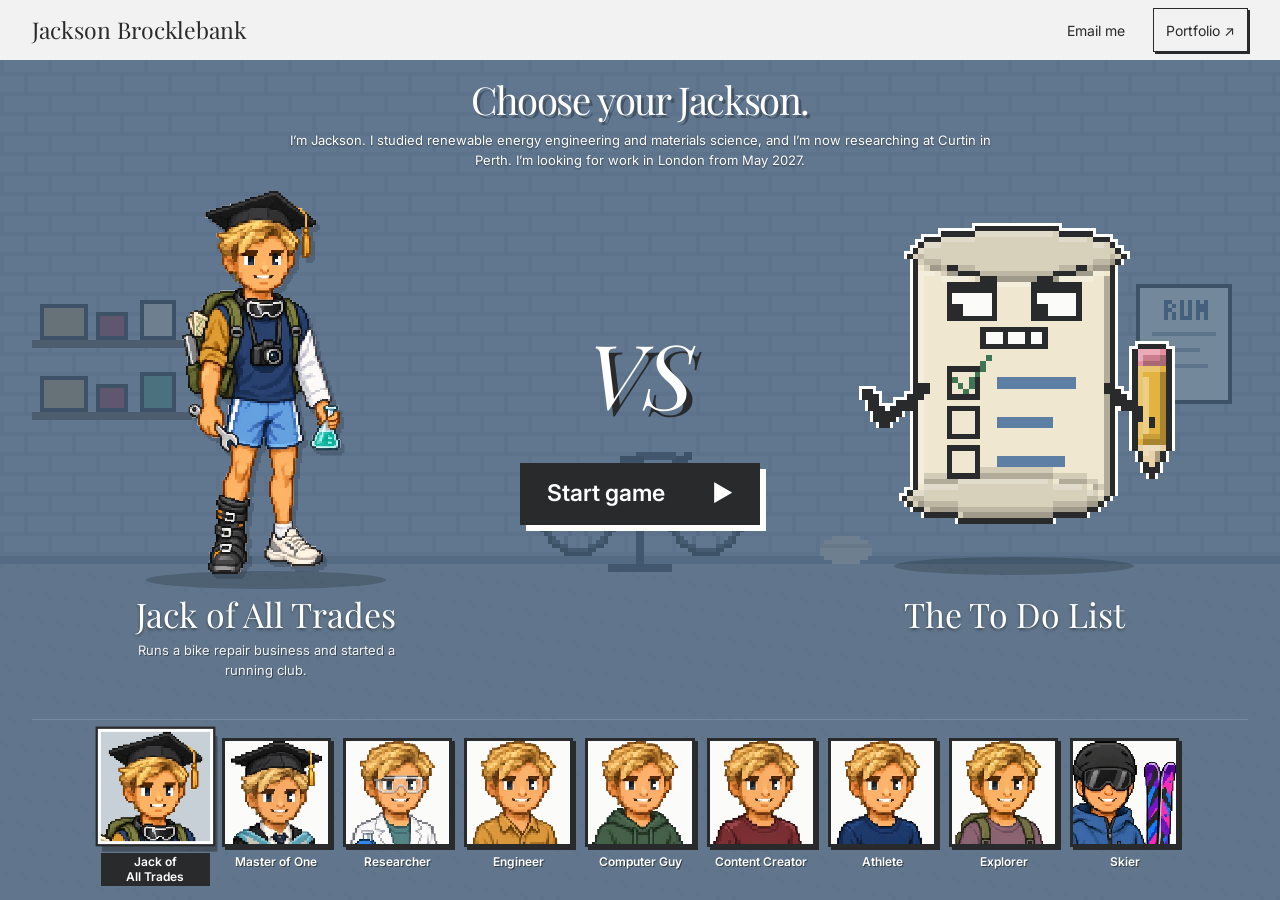
==== commit 179f3071: "Checkpoint the unpublished games: every character plays their own game Commits the 23 September rebu" ====
--- a/index.html
+++ b/index.html
@@ -5,18 +5,18 @@
 <script>document.documentElement.className+=' js';(function(){var r=document.documentElement;function w(){r.style.setProperty('--vw',r.clientWidth+'px');}w();addEventListener('resize',w);addEventListener('DOMContentLoaded',w);if(window.ResizeObserver)new ResizeObserver(w).observe(r);})();</script>
 <meta name="viewport" content="width=device-width, initial-scale=1">
 <title>Jackson Brocklebank · Pick a Jackson</title>
-<meta name="description" content="Pick a Jackson and watch him take on a boss using things he’s done.">
+<meta name="description" content="Explore my projects through nine playable versions of me. Looking for work in London from May 2027.">
 <meta name="theme-color" content="#f2f2f2">
 <link rel="canonical" href="https://jacksontigerb.github.io/personal-portfolio/">
 <meta property="og:type" content="website">
 <meta property="og:title" content="Jackson Brocklebank · Pick a Jackson">
-<meta property="og:description" content="Nine versions of Jackson. Pick a fighter and send backup.">
+<meta property="og:description" content="Nine versions of Jackson. Try the experiments, play the games and see the projects.">
 <meta property="og:url" content="https://jacksontigerb.github.io/personal-portfolio/">
-<meta property="og:image" content="https://jacksontigerb.github.io/personal-portfolio/assets/face-allrounder.webp">
-<meta property="og:image:width" content="240">
-<meta property="og:image:height" content="240">
-<meta property="og:image:alt" content="Pixel art of Jackson as Jack of All Trades">
-<meta name="twitter:card" content="summary">
+<meta property="og:image" content="https://jacksontigerb.github.io/personal-portfolio/assets/site-game.png">
+<meta property="og:image:width" content="1200">
+<meta property="og:image:height" content="750">
+<meta property="og:image:alt" content="Choose your Jackson: nine characters from my portfolio">
+<meta name="twitter:card" content="summary_large_image">
 <link rel="icon" href="data:image/svg+xml,<svg xmlns='http://www.w3.org/2000/svg' viewBox='0 0 64 64'><rect width='64' height='64' fill='%23292a2c'/><text x='32' y='47' font-family='Georgia,serif' font-size='42' font-style='italic' text-anchor='middle' fill='%23f2f2f2'>J</text></svg>">
 <link rel="preconnect" href="https://fonts.googleapis.com">
 <link rel="preconnect" href="https://fonts.gstatic.com" crossorigin>
@@ -26,17 +26,19 @@
 <link rel="stylesheet" href="assets/home.css?v=13">
 <link rel="stylesheet" href="assets/battle.css?v=9">
 <link rel="stylesheet" href="assets/selection.css?v=21">
+<link rel="stylesheet" href="assets/portfolio-polish.css?v=3">
+<link rel="stylesheet" href="assets/games/games.css?v=2">
 </head>
 <body class="game-home">
 <div class="page">
   <nav aria-label="Main navigation">
     <a class="wordmark" href="#top">Jackson Brocklebank</a>
-    <div class="navlinks"><a href="mailto:jackson.brocklebank.25@ucl.ac.uk">Email me</a><a class="nav-cv" href="experience.html">Portfolio ↗</a></div>
+    <div class="navlinks"><a href="mailto:jacksontiger2004@icloud.com">Email me</a><a class="nav-cv" href="experience.html">Portfolio ↗</a></div>
   </nav>
   <main>
     <section class="game-hero" id="top" aria-labelledby="game-title">
-      <div class="game-heading"><h1 id="game-title">Choose your Jackson.</h1></div>
-      <div id="battle" class="battle-mount" aria-label="Jackson’s boss fight">
+      <div class="game-heading"><h1 id="game-title">Choose your Jackson.</h1><p class="home-introduction">I’m Jackson. I studied renewable energy engineering and materials science, and I’m now researching at Curtin in Perth. <span>I’m looking for work in London from May 2027.</span></p></div>
+      <div id="battle" class="battle-mount" aria-label="Jackson’s games">
         <p class="battle-loading">Loading character select… <button type="button" id="battle-load">Load game</button></p>
       </div>
       <noscript><p>The game isn’t running in this browser. You can still see what I’ve made below.</p><img class="fallback-jackson" src="assets/char-allrounder.png" width="537" height="840" alt="Pixel art of Jackson with a mix of his outfits"></noscript>
@@ -46,8 +48,8 @@
       <div class="experience-cards">
         <a class="experience-card" href="experience.html?c=builder#p-hydro"><img loading="lazy" decoding="async" src="assets/cards/hydroturbine-800.webp" width="640" height="420" alt="The hydroturbine in a stream"><span class="experience-card-copy"><strong>Custom built hydroturbine</strong><span>Tested in a stream.</span></span><span aria-hidden="true">↗</span></a>
         <a class="experience-card" href="experience.html?c=researcher#p-pfas"><img loading="lazy" decoding="async" src="assets/cards/wca-coating-800.webp" width="640" height="420" alt="A water droplet on coated fabric"><span class="experience-card-copy"><strong>Hydrophobic coating without PFAS</strong><span>MSc research with Finisterre.</span></span><span aria-hidden="true">↗</span></a>
-        <a class="experience-card" href="experience.html?c=builder#p-bridge"><img loading="lazy" decoding="async" src="assets/cards/bridge-800.webp" width="640" height="420" alt="Building the balsa bridge"><span class="experience-card-copy"><strong>Structural engineer (I built one bridge)</strong><span>The only one in the group to hold the car.</span></span><span aria-hidden="true">↗</span></a>
-        <a class="experience-card experience-card-code" href="experience.html?c=operator#p-huawei"><span class="experience-curve" aria-hidden="true"><svg viewBox="0 0 240 120"><path class="axis" d="M24 14V106H222"/><path class="eol" d="M24 78H222"/><path class="fade" d="M28 22C82 28 122 42 154 57C178 68 190 86 202 106"/><text x="218" y="73">70%</text></svg></span><span class="experience-card-copy"><strong>Battery ageing model</strong><span>Beat the competition baseline on six held out conditions.</span></span><span aria-hidden="true">↗</span></a>
+        <a class="experience-card" href="experience.html?c=builder#p-bridge"><img loading="lazy" decoding="async" src="assets/cards/bridge-800.webp" width="640" height="420" alt="Building the balsa bridge"><span class="experience-card-copy"><strong>The balsa bridge</strong><span>The only one in the group to hold the car.</span></span><span aria-hidden="true">↗</span></a>
+        <a class="experience-card experience-card-code" href="experience.html?c=operator#p-huawei"><span class="experience-curve" aria-hidden="true"><svg viewBox="0 0 240 120"><path class="axis" d="M24 14V106H222"/><path class="eol" d="M24 78H222"/><path class="fade" d="M28 22C82 28 122 42 154 57C178 68 190 86 202 106"/><text x="218" y="73">70%</text></svg></span><span class="experience-card-copy"><strong>Battery ageing model</strong><span>Lower average error than the baseline across six held out conditions.</span></span><span aria-hidden="true">↗</span></a>
         <a class="experience-card" href="experience.html?c=researcher#p-redox"><img loading="lazy" decoding="async" src="assets/cards/redox-cover-800.webp" width="640" height="420" alt="The cover of the redox flow battery dissertation"><span class="experience-card-copy"><strong>Redox flow batteries</strong><span>BEng dissertation, awarded a first.</span></span><span aria-hidden="true">↗</span></a>
         <a class="experience-card" href="experience.html?c=rider#p-marathon"><img loading="lazy" decoding="async" src="assets/cards/marathon-800.webp" width="640" height="420" alt="Friends holding GO TIGGY signs at the London Marathon"><span class="experience-card-copy"><strong>The London Marathon</strong><span>Raised £1,647 for Marie Curie.</span></span><span aria-hidden="true">↗</span></a>
       </div>
@@ -56,7 +58,7 @@
   </main>
 </div>
 <script src="assets/characters.js?v=9"></script>
-<script src="assets/battle-loader.js?v=21"></script>
+<script src="assets/battle-loader.js?v=25"></script>
 <script>
 // Existing shared links still reach their project write ups.
 (function(){function legacy(){if(/^#(?:p-[a-z]+|work|current|engineering|education|skills|outside|skiing|sport|travel|content|tools)$/.test(location.hash))location.replace('experience.html'+location.search+location.hash);}legacy();window.addEventListener('hashchange',legacy);})();
--- a/assets/portfolio-polish.css
+++ b/assets/portfolio-polish.css
@@ -0,0 +1,48 @@
+/* Shared polish without changing the character selection's layout or artwork. */
+.game-home nav{margin-inline:calc(50% - var(--vw,100vw)/2);padding-inline:max(32px,calc((var(--vw,100vw) - 1280px)/2 + 32px));}
+.game-home:not(.is-playing) .game-heading .home-introduction{display:block;max-width:720px;margin:10px auto 0;font:13px/1.55 var(--sans);color:#fff;text-shadow:0 1px 2px #0008;text-wrap:pretty;}
+.home-introduction span{white-space:nowrap;}
+#battle .battle-selected-name,#battle .battle-vs-name{ text-shadow:0 2px 3px #0006;}
+#battle .battle-preview-stage::before,#battle .battle-vs-stage::before{border:0;background:#17202840;height:18px;}
+#battle .battle-preview-stage img{filter:drop-shadow(4px 5px 0 #17202838);}
+#work>.cards{grid-template-columns:repeat(2,minmax(0,1fr));gap:22px;}
+#work>.cards .ct{font-size:26px;}
+#work>.cards .cbody{padding:18px 20px;}
+.card .project-character{position:absolute;z-index:2;top:10px;left:10px;width:42px;height:42px;image-rendering:pixelated;border:1px solid var(--ink);background:var(--vellum);box-shadow:2px 2px 0 var(--ink);}
+.card.textonly:has(.project-character) .cbody{padding-left:66px;min-height:74px;}
+@media(prefers-reduced-motion:no-preference){
+  #battle .battle-preview-stage>img:first-child{animation:jackson-idle 4.8s ease-in-out infinite;}
+  #battle .battle-preview-stage.battle-pop>img:first-child{animation:selection-arrive .34s ease-out both,jackson-idle 4.8s .34s ease-in-out infinite;}
+  #battle .battle-vs-stage canvas{animation:boss-idle 5.5s ease-in-out infinite;}
+  #battle .battle-vs-stage.battle-pop canvas{animation:selection-boss .4s ease-out both,boss-idle 5.5s .4s ease-in-out infinite;}
+  @keyframes jackson-idle{0%,65%,100%{translate:0 0;rotate:0deg;}73%{translate:0 -3px;rotate:-1deg;}84%{translate:0 0;rotate:1deg;}}
+  @keyframes boss-idle{0%,60%,100%{translate:0 0;}75%{translate:0 -5px;}}
+}
+@media(max-width:760px){
+  .game-home nav{padding-inline:16px;}
+  .game-home:not(.is-playing) .game-heading .home-introduction{font-size:12px;max-width:48ch;}
+  .home-introduction span{white-space:normal;}
+  #battle .battle-select{row-gap:14px;}
+  #battle .battle-roster{display:grid;grid-template-columns:repeat(3,minmax(0,1fr));width:min(344px,100%);margin-inline:auto;}
+  #battle .battle-face{width:100%;max-width:104px;justify-self:center;}
+  #battle .battle-start-wrap{position:static;margin:0;padding:8px 0 max(12px,env(safe-area-inset-bottom));background:none;}
+}
+@media(max-width:560px){
+  #work>.cards{grid-template-columns:1fr;gap:18px;}
+  #work>.cards .ct{font-size:24px;}
+  .card .project-character{width:34px;height:34px;top:7px;left:7px;}
+}
+@media(max-width:359px){.game-home .navlinks>a:first-child{display:inline-flex;}.game-home .wordmark{font-size:16px;max-width:100px;}.game-home .navlinks{gap:10px;font-size:12px;}.game-home .navlinks .nav-cv{padding-inline:8px;}}
+@media(prefers-reduced-motion:reduce){#battle .battle-select *{animation:none!important;}}
+@media print{.project-character{display:none;}}
+
+/* A real project card, shown at the end of every fight and game. */
+.real-project{display:grid;grid-template-columns:minmax(160px,36%) 1fr;border:1px solid var(--ink);background:var(--paper);text-decoration:none;color:var(--ink);max-width:900px;}
+.real-project>img{width:100%;height:100%;max-height:280px;object-fit:cover;min-height:160px;border-right:1px solid var(--ink);}
+.real-project>span{padding:22px;display:flex;flex-direction:column;gap:12px;}
+.real-project strong{font:400 26px/1.15 var(--serif);}
+.real-project span span{font:14px/1.6 var(--sans);}
+.real-project b{font:600 13px/1.4 var(--sans);text-decoration:underline;text-underline-offset:4px;}
+.battle-evidence{margin:20px 0 24px;}
+.real-project:hover{box-shadow:4px 4px 0 var(--accent);}
+@media(max-width:760px){.real-project{grid-template-columns:1fr;}.real-project>img{height:190px;border-right:0;border-bottom:1px solid var(--ink);}.real-project>span{padding:18px;}.real-project strong{font-size:24px;}}
--- a/assets/games/games.css
+++ b/assets/games/games.css
@@ -0,0 +1,294 @@
+/* The character games share the fight's frame: a pixel world, paper HUD boxes and a
+   dialogue box at the bottom. Only the play area in the middle changes per game. */
+.js .game-home #battle .arcade-mount{position:relative;z-index:2;flex:1 1 auto;display:flex;flex-direction:column;min-width:0;}
+.arcade-mount[hidden]{display:none!important;}
+.arcade-loading{flex:1 1 auto;min-height:calc(100svh - var(--nav));display:flex;align-items:center;justify-content:center;background:#1f2023;color:#fff;font:14px/1.5 ui-monospace,monospace;letter-spacing:.1em;}
+.arcade{--paper:#fbfbfa;position:relative;flex:1 1 auto;display:flex;flex-direction:column;min-height:calc(100svh - var(--nav));background:#1f2023;overflow:hidden;isolation:isolate;font:16px/1.5 var(--sans);color:var(--ink);}
+.arcade [hidden]{display:none!important;}
+.arcade-world{position:absolute;inset:0;z-index:0;overflow:hidden;pointer-events:none;}
+.arcade-world canvas{position:absolute;left:0;top:0;image-rendering:pixelated;}
+/* A light veil pushes the world back so the game in front of it reads first. */
+.arcade-world::after{content:'';position:absolute;inset:0;background:rgba(242,244,243,.38);}
+.arcade[data-dark="true"] .arcade-world::after{background:rgba(20,20,22,.3);}
+.arcade-play{position:absolute;left:0;top:0;z-index:1;image-rendering:pixelated;outline:none;cursor:crosshair;}
+.arcade[data-phase="play"] .arcade-play,.arcade[data-phase="build"] .arcade-play{touch-action:none;}
+.arcade[data-game="researcher"] .arcade-play{cursor:ew-resize;}
+.arcade-play:focus-visible{outline:3px solid #fff;outline-offset:-8px;}
+.arcade-sprites{position:absolute;inset:0;z-index:2;pointer-events:none;}
+.arcade-sprites>img,.arcade-sprites>canvas{position:absolute;left:0;top:0;width:auto;max-width:none;image-rendering:pixelated;transform-origin:50% 100%;}
+.arcade-sprites>img{filter:drop-shadow(6px 6px 0 rgba(0,0,0,.18));}
+.arcade-ui{position:absolute;inset:0;z-index:3;pointer-events:none;}
+.arcade-ui>*{pointer-events:auto;}
+.arcade-top{position:relative;z-index:4;display:flex;align-items:flex-start;gap:12px;padding:16px 16px 0;pointer-events:none;}
+.arcade-top>*{pointer-events:auto;}
+.arcade-hud{background:var(--paper);border:2px solid var(--ink);box-shadow:4px 4px 0 var(--ink);padding:10px 14px;}
+.arcade-boss-hud{flex:0 1 360px;min-width:0;}
+.arcade-name-row{display:flex;justify-content:space-between;align-items:baseline;gap:4px 10px;flex-wrap:wrap;}
+.arcade-who{font:400 22px/1.15 var(--serif);}
+.arcade-level{font:11px/1.4 ui-monospace,monospace;letter-spacing:.08em;white-space:nowrap;}
+.arcade-meter{margin-top:8px;display:grid;grid-template-columns:auto minmax(0,1fr) auto;gap:8px;align-items:center;font:11px/1.3 ui-monospace,monospace;letter-spacing:.06em;}
+.arcade-track{display:block;height:10px;border:1px solid var(--ink);background:#e3e5df;overflow:hidden;}
+.arcade-track i{display:block;height:100%;background:#3e7654;transform:scaleX(var(--fill,0));transform-origin:left;transition:transform .15s steps(6);}
+.arcade-track[data-tone="warn"] i{background:#a97926;}
+.arcade-track[data-tone="bad"] i{background:#ad343c;}
+.arcade-meter-value{min-width:5ch;text-align:right;font-variant-numeric:tabular-nums;}
+.arcade-tag{margin-left:auto;align-self:center;padding:7px 10px;background:var(--ink);color:#fff;font:12px/1 ui-monospace,monospace;letter-spacing:.12em;white-space:nowrap;}
+.arcade-score{align-self:center;display:flex;flex-direction:column;align-items:center;min-width:78px;padding:4px 12px;background:var(--paper);border:2px solid var(--ink);box-shadow:4px 4px 0 var(--ink);}
+.arcade-score span{font:10px/1.3 ui-monospace,monospace;letter-spacing:.12em;}
+.arcade-score strong{font:600 22px/1.1 ui-monospace,monospace;font-variant-numeric:tabular-nums;}
+.arcade-pause{flex:none;align-self:center;width:44px;height:44px;border:2px solid var(--ink);background:var(--paper);box-shadow:3px 3px 0 var(--ink);font:600 16px/1 var(--sans);color:var(--ink);cursor:pointer;}
+.arcade-field{position:relative;z-index:3;flex:1 1 auto;min-height:300px;pointer-events:none;}
+.arcade-callout{display:none;position:absolute;left:50%;top:26%;transform:translate(-50%,-50%) rotate(-4deg);padding:6px 18px;border:2px solid var(--ink);background:var(--paper);box-shadow:4px 4px 0 var(--ink);font:italic 400 clamp(26px,4vw,44px)/1.1 var(--serif);white-space:nowrap;}
+.arcade-callout[data-tone="good"],.arcade-callout[data-tone="win"]{background:var(--accent);color:#fff;}
+.arcade-callout[data-tone="bad"],.arcade-callout[data-tone="big"]{background:#ad343c;color:#fff;}
+.arcade-callout[data-tone="big"]{font-size:clamp(32px,5.4vw,60px);}
+.arcade-callout.is-calling{display:block;animation:arcade-callout .9s ease-out forwards;}
+@keyframes arcade-callout{0%{opacity:0;transform:translate(-50%,-50%) rotate(-4deg) scale(1.9);}14%{opacity:1;transform:translate(-50%,-50%) rotate(-4deg) scale(1);}72%{opacity:1;transform:translate(-50%,-50%) rotate(-4deg);}100%{opacity:0;transform:translate(-50%,-85%) rotate(-4deg);}}
+
+.arcade-box{position:absolute;z-index:5;left:0;right:0;bottom:16px;width:min(1000px,calc(100% - 32px));margin:0 auto;padding:16px 22px;border:2px solid var(--ink);background:var(--paper);box-shadow:6px 6px 0 var(--ink);}
+.arcade-box.is-play{padding:12px 16px;}
+.arcade-box.is-result{position:relative;bottom:auto;margin:12px auto 16px;}
+.arcade-label{display:block;margin:0 0 6px;font:11px/1.5 ui-monospace,monospace;letter-spacing:.08em;color:#5f6164;}
+.arcade-title{margin:0;font:400 clamp(26px,3.4vw,36px)/1.15 var(--serif);}
+.arcade-title:focus{outline:none;}
+.arcade-text{margin:8px 0 0;max-width:68ch;}
+.arcade-controls{list-style:none;margin:14px 0 0;padding:0;display:flex;flex-wrap:wrap;gap:8px 18px;font-size:14px;}
+.arcade-controls li{display:flex;align-items:center;gap:8px;}
+.arcade-controls span{padding:2px 7px;border:1px solid var(--ink);background:#fff;box-shadow:2px 2px 0 var(--ink);font:12px/1.4 ui-monospace,monospace;white-space:nowrap;}
+.arcade-actions{display:flex;flex-wrap:wrap;gap:12px;margin-top:16px;}
+.arcade-button{display:inline-flex;align-items:center;justify-content:center;gap:10px;min-height:44px;padding:10px 16px;border:2px solid var(--ink);background:var(--paper);color:var(--ink);box-shadow:3px 3px 0 var(--ink);font:600 15px/1.3 var(--sans);text-decoration:none;cursor:pointer;touch-action:manipulation;transition:transform .08s,box-shadow .08s;}
+.arcade-button:hover{transform:translate(1px,1px);box-shadow:2px 2px 0 var(--ink);}
+.arcade-button:active{transform:translate(3px,3px);box-shadow:none;}
+.arcade-button:disabled{opacity:.55;cursor:default;transform:none;box-shadow:none;}
+.arcade-primary{background:var(--ink);color:#fff;box-shadow:3px 3px 0 var(--accent);}
+.arcade-primary:hover{box-shadow:2px 2px 0 var(--accent);}
+.arcade-big{min-height:52px;padding:12px 20px;font-size:16px;}
+.arcade :focus-visible{outline:2px solid var(--ink);outline-offset:3px;}
+.arcade [tabindex="-1"]:focus{outline:none;}
+.arcade-result-head{display:flex;align-items:baseline;flex-wrap:wrap;gap:6px 16px;}
+.arcade-stars{font:22px/1 ui-monospace,monospace;letter-spacing:.08em;color:#a97926;}
+.arcade-rows{list-style:none;margin:14px 0 18px;padding:0;display:grid;grid-template-columns:repeat(auto-fit,minmax(160px,1fr));gap:8px;}
+.arcade-rows li{display:flex;flex-direction:column;padding:8px 10px;border:1px solid var(--ink);background:#fff;}
+.arcade-rows span{font:11px/1.4 ui-monospace,monospace;letter-spacing:.06em;color:#5f6164;text-transform:uppercase;}
+.arcade-rows strong{font-weight:600;}
+.arcade .real-project{margin:0;}
+.arcade-source{margin-top:18px;font-size:13px;color:#4a4c4f;max-width:82ch;}
+.arcade-source summary{min-height:44px;display:flex;align-items:center;cursor:pointer;text-decoration:underline;text-underline-offset:4px;}
+.arcade-source p{margin:6px 0;}
+.arcade-pause-menu{position:absolute;inset:0;z-index:10;display:flex;flex-direction:column;align-items:center;justify-content:center;gap:14px;background:rgba(20,20,22,.72);}
+.arcade-pause-title{margin:0 0 10px;font:italic 400 clamp(44px,7vw,72px)/1 var(--serif);color:#fff;}
+.arcade-pause-title:focus{outline:none;}
+.arcade-pause-menu .arcade-button{min-width:230px;min-height:54px;font-size:17px;}
+.arcade.is-paused *,.arcade.is-suspended *{animation-play-state:paused!important;}
+@media(prefers-reduced-motion:no-preference){
+  .arcade.is-shaking :is(.arcade-world,.arcade-play,.arcade-sprites){animation:arcade-rumble .22s steps(4);}
+  .arcade.is-quaking :is(.arcade-world,.arcade-play,.arcade-sprites){animation:arcade-quake .42s steps(6);}
+  @keyframes arcade-rumble{25%{translate:-4px 2px;}50%{translate:4px -2px;}75%{translate:-2px 1px;}}
+  @keyframes arcade-quake{15%{translate:-9px 4px;}30%{translate:8px -4px;}45%{translate:-6px 3px;}60%{translate:5px -2px;}80%{translate:-2px 1px;}}
+  .rain-blob{animation:rain-bob 2.6s ease-in-out infinite;}
+  @keyframes rain-bob{50%{translate:0 -6px;}}
+  .rain-wash span{animation:rain-spin .9s linear infinite;}
+  .rain-wash{animation:rain-wash-in .35s cubic-bezier(.25,1,.5,1) both;}
+  @keyframes rain-spin{to{rotate:360deg;}}
+  @keyframes rain-wash-in{from{scale:.3;opacity:0;}}
+}
+
+/* Shed the Rain */
+.rain-blob{position:absolute;left:0;top:0;image-rendering:pixelated;filter:drop-shadow(3px 0 0 #fff) drop-shadow(-3px 0 0 #fff) drop-shadow(0 -3px 0 #fff) drop-shadow(5px 6px 0 rgba(0,0,0,.2));}
+.rain-jackson,.bridge-jackson{position:absolute;width:auto;max-width:none;image-rendering:pixelated;transform-origin:50% 100%;filter:drop-shadow(6px 6px 0 rgba(0,0,0,.18));}
+.rain-wash{position:absolute;z-index:3;width:150px;height:150px;margin:-75px 0 0 -75px;display:grid;place-items:center;border-radius:50%;border:10px solid #d6dcdb;background:radial-gradient(circle,#bfe6ef 0 58%,#8fcbd9 59%);box-shadow:0 0 0 3px var(--ink),inset 0 0 0 3px var(--ink),6px 6px 0 3px rgba(0,0,0,.25);}
+.rain-wash span{position:absolute;inset:14px;border-radius:50%;border:6px dotted rgba(255,255,255,.9);}
+.rain-wash b{position:relative;padding:2px 10px;border:2px solid var(--ink);background:var(--paper);font:italic 400 40px/1 var(--serif);color:var(--ink);}
+.rain-controls{display:grid;grid-template-columns:auto minmax(0,1fr) auto;align-items:center;gap:10px 14px;}
+.rain-hold{min-width:72px;min-height:56px;font-size:22px;user-select:none;-webkit-user-select:none;touch-action:none;}
+.rain-help{margin:0;text-align:center;font-size:14px;}
+.rain-motion{grid-column:1/-1;justify-self:center;}
+.only-touch{display:none!important;}
+@media(hover:none),(pointer:coarse){.only-mouse{display:none!important;}span.only-touch{display:inline!important;}li.only-touch{display:flex!important;}}
+
+/* Find the knee */
+.knee-bar{display:flex;align-items:center;justify-content:space-between;gap:12px 18px;}
+.knee-help{margin:0;font-size:15px;max-width:62ch;}
+.knee-info{min-width:0;}
+.knee-info .arcade-label{margin-bottom:2px;}
+.knee-bar .arcade-button{flex:none;min-width:150px;}
+.knee-boss{filter:drop-shadow(4px 4px 0 rgba(0,0,0,.3));}
+
+/* Get the shot */
+.shot-post{display:flex;align-items:center;gap:20px;}
+.shot-thumb{flex:none;height:180px;width:auto;aspect-ratio:9/16;object-fit:cover;border:2px solid var(--ink);box-shadow:4px 4px 0 var(--ink);background:#26272b;image-rendering:pixelated;}
+.shot-empty{display:grid;place-items:center;color:#fff;font:italic 400 44px/1 var(--serif);}
+.shot-boss{filter:drop-shadow(4px 4px 0 rgba(0,0,0,.25));}
+
+/* Route finder */
+.route-pack{position:absolute;overflow:auto;padding:0 4px 4px 0;display:grid;grid-template-columns:repeat(auto-fill,minmax(230px,1fr));gap:10px;}
+.route-load{grid-column:1/-1;display:flex;align-items:center;gap:10px;padding:8px 12px;border:2px solid var(--ink);background:var(--paper);box-shadow:3px 3px 0 var(--ink);font:12px/1.2 ui-monospace,monospace;letter-spacing:.06em;}
+.route-load b{white-space:nowrap;font-weight:600;min-width:15ch;text-align:right;}
+.route-cells{flex:1 1 auto;display:grid;grid-template-columns:repeat(6,1fr);gap:3px;}
+.route-cells i{height:28px;display:grid;place-items:center;border:2px solid var(--ink);background:var(--c,repeating-linear-gradient(45deg,#fff 0 4px,#e3e5df 4px 8px));}
+.route-cells img{width:24px;height:18px;image-rendering:pixelated;object-fit:contain;background:#fff;border:1px solid var(--ink);}
+.route-item{display:flex;align-items:center;gap:12px;min-height:64px;padding:8px 12px;border:2px solid var(--ink);background:var(--paper);box-shadow:3px 3px 0 var(--ink);text-align:left;font:14px/1.3 var(--sans);color:var(--ink);cursor:pointer;}
+.route-item img{flex:none;width:40px;height:28px;image-rendering:pixelated;object-fit:contain;}
+.route-item>span{flex:1 1 auto;display:flex;flex-wrap:wrap;align-items:baseline;gap:0 8px;min-width:0;}
+.route-kg{font:600 12px/1 ui-monospace,monospace;color:#5f6164;}
+.route-item small{flex-basis:100%;color:#3f4144;font-size:13px;margin-top:3px;}
+.route-fit{margin-left:auto;font:600 11px/1 ui-monospace,monospace;font-style:normal;letter-spacing:.06em;text-transform:uppercase;color:#3e7654;}
+.route-item[aria-pressed="true"]{background:#e2efe4;border-color:#3e7654;box-shadow:3px 3px 0 #3e7654;}
+.route-item[aria-pressed="true"] strong::before{content:'✓ ';color:#3e7654;}
+.route-item.is-heavy{background:#efefec;box-shadow:none;color:#6b6d70;}
+.route-item.is-heavy img{opacity:.5;}
+.route-item.is-heavy .route-fit{color:#ad343c;}
+.route-why,.route-help{margin:0;font-size:15px;max-width:66ch;}
+.route-bar{display:flex;align-items:center;justify-content:space-between;gap:10px 18px;}
+.route-side{flex:none;display:flex;align-items:center;gap:10px;}
+.route-note{display:inline-block;margin:2px 0;padding:0 6px;border:1px solid currentColor;font-size:12px;line-height:1.5;white-space:nowrap;}
+.route-note[data-tone="good"]{background:#e2efe4;color:#2c5a3e;}
+.route-note[data-tone="bad"]{background:#f7dfe0;color:#8d2a31;}
+.route-note[data-tone="go"]{background:var(--ink);color:#fff;border-color:var(--ink);}
+.route-cost{font:600 12px/1.4 ui-monospace,monospace;white-space:nowrap;}
+.route-info{margin:0;min-height:2.9em;font-size:14px;line-height:1.45;}
+.route-kit{list-style:none;margin:0;padding:0;display:flex;gap:4px;}
+.route-kit li{width:36px;height:36px;display:grid;place-items:center;border:2px solid var(--ink);background:#fff;}
+.route-kit img{width:26px;height:20px;image-rendering:pixelated;object-fit:contain;}
+.route-kit .route-kit-empty{width:auto;padding:0 8px;font-size:12px;color:#5f6164;}
+.route-eat img{width:24px;height:18px;image-rendering:pixelated;}
+.route-gos{position:absolute;left:0;top:0;width:0;height:0;}
+.route-go{position:absolute;width:44px;height:44px;margin:-22px 0 0 -22px;border-radius:50%;border:3px solid #e3b341;background:rgba(227,179,65,.22);box-shadow:0 0 0 2px var(--ink);cursor:pointer;}
+.route-go.is-summit{border-color:#fff3c4;}
+.route-go:hover,.route-go:focus-visible{background:rgba(227,179,65,.5);outline:3px solid #fff;outline-offset:2px;}
+.route-clock{position:absolute;box-sizing:border-box;height:32px;padding:0;}
+.route-track{position:absolute;left:0;right:0;bottom:0;height:18px;border:2px solid var(--ink);background:#f6e7b8;box-shadow:3px 3px 0 var(--ink);}
+.route-track>i{position:absolute;top:0;bottom:0;display:flex;align-items:center;padding-left:4px;overflow:hidden;font:600 10px/1 ui-monospace,monospace;font-style:normal;letter-spacing:.08em;color:#fff;}
+.route-night{left:0;background:#232a52;}
+.route-dawn{background:linear-gradient(90deg,#232a52,#e3822b);}
+.route-storm{background:repeating-linear-gradient(135deg,#5b6270 0 5px,#6d7482 5px 10px);}
+.route-sun{position:absolute;bottom:calc(100% + 1px);transform:translateX(-50%);padding:1px 5px;border:1px solid var(--ink);background:#e3b341;font:600 10px/1.2 ui-monospace,monospace;letter-spacing:.06em;white-space:nowrap;}
+.route-sun::after{content:'';position:absolute;left:50%;top:100%;width:2px;height:19px;margin-left:-1px;background:#e3b341;}
+.route-now,.route-then{position:absolute;top:-6px;bottom:-6px;width:6px;margin-left:-3px;padding:0!important;background:#fff;border:2px solid var(--ink);box-sizing:border-box;}
+.route-then{background:transparent;border-style:dashed;}
+.route-key{position:absolute;width:190px;box-sizing:border-box;overflow:auto;background:var(--paper);border:2px solid var(--ink);box-shadow:4px 4px 0 var(--ink);font-size:12px;line-height:1.3;}
+.route-key summary{min-height:44px;display:flex;align-items:center;padding:0 12px;font:600 13px/1 var(--sans);cursor:pointer;}
+.route-key ul{list-style:none;margin:0;padding:0 10px;}
+.route-key li{display:flex;align-items:center;gap:8px;margin:0 0 6px;}
+.route-key p{margin:8px 10px;color:#3f4144;}
+.route-sw{flex:none;width:18px;height:4px;background:var(--c);}
+.route-dot{flex:none;width:10px;height:10px;margin:0 4px;border-radius:50%;border:2px solid var(--ink);background:var(--c);}
+.route-ring{flex:none;width:12px;height:12px;margin:0 3px;border-radius:50%;border:3px solid #e3b341;}
+.route-key img{flex:none;width:18px;image-rendering:pixelated;}
+.route-brief{position:absolute;box-sizing:border-box;overflow:auto;padding:14px 16px;background:var(--paper);border:2px solid var(--ink);box-shadow:6px 6px 0 var(--ink);}
+.route-brief-lead{margin:0;font-size:15px;}
+.route-brief ul{list-style:none;margin:10px 0 0;padding:0;}
+.route-brief li{display:flex;align-items:flex-start;gap:10px;margin:0 0 7px;font-size:14px;line-height:1.35;}
+.route-brief li img{flex:none;width:30px;height:21px;image-rendering:pixelated;object-fit:contain;}
+.route-brief .is-on strong{color:#2c5a3e;}
+.route-brief .is-off{color:#5f6164;}
+.route-brief .is-off strong{color:#8d2a31;}
+.route-brief .is-off img{opacity:.4;filter:grayscale(1);}
+.route-debrief{margin:0 0 18px;}
+.route-debrief ul{list-style:none;margin:0;padding:0;display:grid;grid-template-columns:repeat(auto-fit,minmax(260px,1fr));gap:6px 18px;}
+.route-debrief li{display:flex;align-items:flex-start;gap:10px;font-size:14px;line-height:1.35;}
+.route-debrief li img{flex:none;width:28px;height:20px;image-rendering:pixelated;object-fit:contain;}
+.route-debrief .is-off{color:#5f6164;}
+.route-debrief .is-off img{opacity:.4;filter:grayscale(1);}
+.route-points{margin:10px 0 0;font:12px/1.5 ui-monospace,monospace;color:#4a4c4f;}
+.route-tip{margin:6px 0 0;padding:8px 10px;border-left:4px solid #e3b341;background:#fff;font-size:15px;}
+@media(prefers-reduced-motion:no-preference){
+  .route-go{animation:route-pulse 1.4s ease-in-out infinite;}@keyframes route-pulse{50%{box-shadow:0 0 0 2px var(--ink),0 0 0 7px rgba(227,179,65,.35);}}
+  .route-kit li.is-used{animation:route-used .9s ease-out;}@keyframes route-used{0%{background:#ffe08a;scale:1.35;}100%{background:#fff;scale:1;}}
+  .route-item.is-refused{animation:route-no .3s steps(4);}@keyframes route-no{25%{translate:-5px 0;}75%{translate:5px 0;}}
+}
+@media(max-width:760px){
+  .route-pack{grid-template-columns:1fr 1fr;gap:6px;}
+  .route-load{padding:6px 8px;gap:6px;font-size:11px;}
+  .route-load>span{display:none;}
+  .route-load b{min-width:0;}
+  .route-cells i{height:24px;}
+  .route-cells img{width:18px;height:14px;}
+  .route-item{min-height:56px;padding:5px 7px;gap:6px;font-size:13px;align-items:flex-start;}
+  .route-item img{width:24px;height:18px;margin-top:2px;}
+  .route-item small{font-size:11.5px;line-height:1.25;}
+  .route-fit{display:none;}
+  .route-why,.route-help,.route-brief-lead{font-size:13.5px;}
+  .route-bar{flex-direction:column;align-items:stretch;gap:8px;}
+  .route-side{justify-content:space-between;}
+  .route-side .arcade-button{flex:1 1 auto;padding-inline:10px;}
+  .route-info{font-size:13px;min-height:2.9em;}
+  .route-kit li{width:32px;height:32px;}
+  .route-kit img{width:22px;height:16px;}
+  .route-clock{height:30px;}
+  .route-brief{padding:10px 12px;}
+  .route-brief li{font-size:13px;margin-bottom:5px;}
+  .route-key{width:min(240px,calc(100% - 24px));}
+  .route-key:not([open]){width:auto;}
+}
+@media(max-width:359px){.route-load b span{display:none;}.route-item small{font-size:11px;}.route-kit li{width:28px;height:28px;}.route-cost{white-space:normal;}}
+
+/* Jackson's decathlon */
+.dec-bar{display:flex;align-items:center;justify-content:space-between;flex-wrap:wrap;gap:10px 18px;}
+.dec-bar>div:first-child{flex:1 1 260px;min-width:0;}
+.dec-help{margin:0;font-size:15px;}
+.dec-buttons{display:flex;flex-wrap:wrap;gap:8px;}
+.dec-buttons kbd{display:inline-block;min-width:1.6em;margin-right:4px;padding:0 4px;border:1px solid currentColor;font:11px/1.5 ui-monospace,monospace;opacity:.7;vertical-align:2px;}
+.dec-action{min-width:150px;user-select:none;-webkit-user-select:none;touch-action:none;}
+.dec-choice{min-width:44px;touch-action:manipulation;}
+.dec-boss{filter:drop-shadow(4px 4px 0 rgba(0,0,0,.2));}
+.dec-medals{list-style:none;margin:14px 0 4px;padding:0;display:grid;grid-template-columns:repeat(5,minmax(0,1fr));gap:6px;}
+.dec-medals li{display:grid;grid-template-columns:auto 1fr;grid-template-rows:auto auto;column-gap:8px;align-items:center;padding:6px 8px;border:1px solid var(--ink);background:#fff;}
+.dec-medals i{grid-row:span 2;width:18px;height:18px;border:2px solid var(--ink);border-radius:50%;background:#e4e4e2;}
+.dec-medals li[data-medal="3"] i{background:#e3b341;}.dec-medals li[data-medal="2"] i{background:#b9c0c7;}.dec-medals li[data-medal="1"] i{background:#b8743a;}
+.dec-medals span{font:10px/1.3 ui-monospace,monospace;letter-spacing:.05em;color:#5f6164;text-transform:uppercase;overflow:hidden;text-overflow:ellipsis;white-space:nowrap;}
+.dec-medals b{font-weight:600;font-size:14px;}
+.dec-medals li[data-medal="0"] b{font-weight:400;color:#5f6164;}
+.dec-bridge{margin:10px 0 14px;}
+
+/* Bridge Test */
+.bridge-car{position:absolute;left:0;top:0;image-rendering:pixelated;transform-origin:50% 90.6%;filter:drop-shadow(4px 4px 0 rgba(0,0,0,.2));}
+.bridge-bar{display:flex;align-items:center;justify-content:space-between;flex-wrap:wrap;gap:12px 16px;}
+.bridge-info{flex:1 1 280px;min-width:0;}
+.bridge-info .arcade-label{margin-bottom:2px;}
+.bridge-hint{margin:0;font-size:15px;}
+.bridge-buttons{display:flex;flex-wrap:wrap;gap:10px;}
+
+@media(max-width:760px){
+  .arcade-top{flex-wrap:wrap;gap:8px;padding:10px 10px 0;}
+  .arcade-boss-hud{flex:1 1 calc(100% - 60px);order:0;padding:8px 10px;}
+  .arcade-pause{order:1;}
+  .arcade-tag{order:2;margin-left:0;font-size:11px;letter-spacing:.06em;}
+  .arcade-score{order:3;flex-direction:row;gap:8px;min-width:0;padding:3px 10px;}
+  .arcade-score strong{font-size:17px;}
+  .arcade-who{font-size:18px;}
+  .arcade-field{min-height:250px;}
+  .arcade-box{bottom:12px;width:calc(100% - 20px);padding:12px 14px;box-shadow:4px 4px 0 var(--ink);}
+  .arcade-box.is-result{margin:8px auto 12px;}
+  .arcade-box.is-play{padding:10px 12px;}
+  .arcade-controls{gap:6px 12px;font-size:13px;}
+  .arcade-actions .arcade-button{flex:1 1 auto;}
+  .rain-help{font-size:13px;}
+  .rain-hold{min-width:64px;}
+  .rain-wash{width:120px;height:120px;margin:-60px 0 0 -60px;}
+  .bridge-buttons{width:100%;}
+  .bridge-buttons .arcade-button{flex:1 1 0;padding-inline:8px;}
+  .bridge-hint{font-size:14px;}
+  .knee-bar{flex-direction:column;align-items:stretch;}
+  .knee-help{font-size:14px;}
+  .knee-bar{gap:8px;}
+  .dec-buttons{width:100%;}
+  .dec-buttons .arcade-button{flex:1 1 0;padding-inline:6px;}
+  .dec-buttons kbd{display:none;}
+  .dec-help{font-size:14px;}
+  .dec-medals{grid-template-columns:repeat(2,minmax(0,1fr));gap:4px;}
+  .dec-medals li{padding:4px 6px;column-gap:6px;}
+  .dec-medals b{font-size:13px;}
+  .shot-post{gap:12px;align-items:flex-start;}
+  .shot-thumb{height:120px;}
+}
+@media(max-width:359px){.arcade-tag{font-size:10px;padding:6px 7px;}.rain-hold{min-width:52px;}}
+
+/* Last run */
+.arcade[data-game="skier"] .arcade-play{cursor:ew-resize;}
+.ski-chair{filter:drop-shadow(3px 0 0 #fff) drop-shadow(-3px 0 0 #fff) drop-shadow(0 -3px 0 #fff) drop-shadow(5px 6px 0 rgba(0,0,0,.2));}
+.ski-controls{display:grid;grid-template-columns:auto minmax(0,1fr) auto;align-items:center;gap:10px 14px;}
+.ski-hold{min-width:72px;min-height:56px;font-size:22px;user-select:none;-webkit-user-select:none;touch-action:none;}
+.ski-help{margin:0;text-align:center;font-size:14px;}
+@media(max-width:760px){.ski-help{font-size:13px;}.ski-hold{min-width:64px;}}
+@media(max-width:359px){.ski-hold{min-width:52px;}}
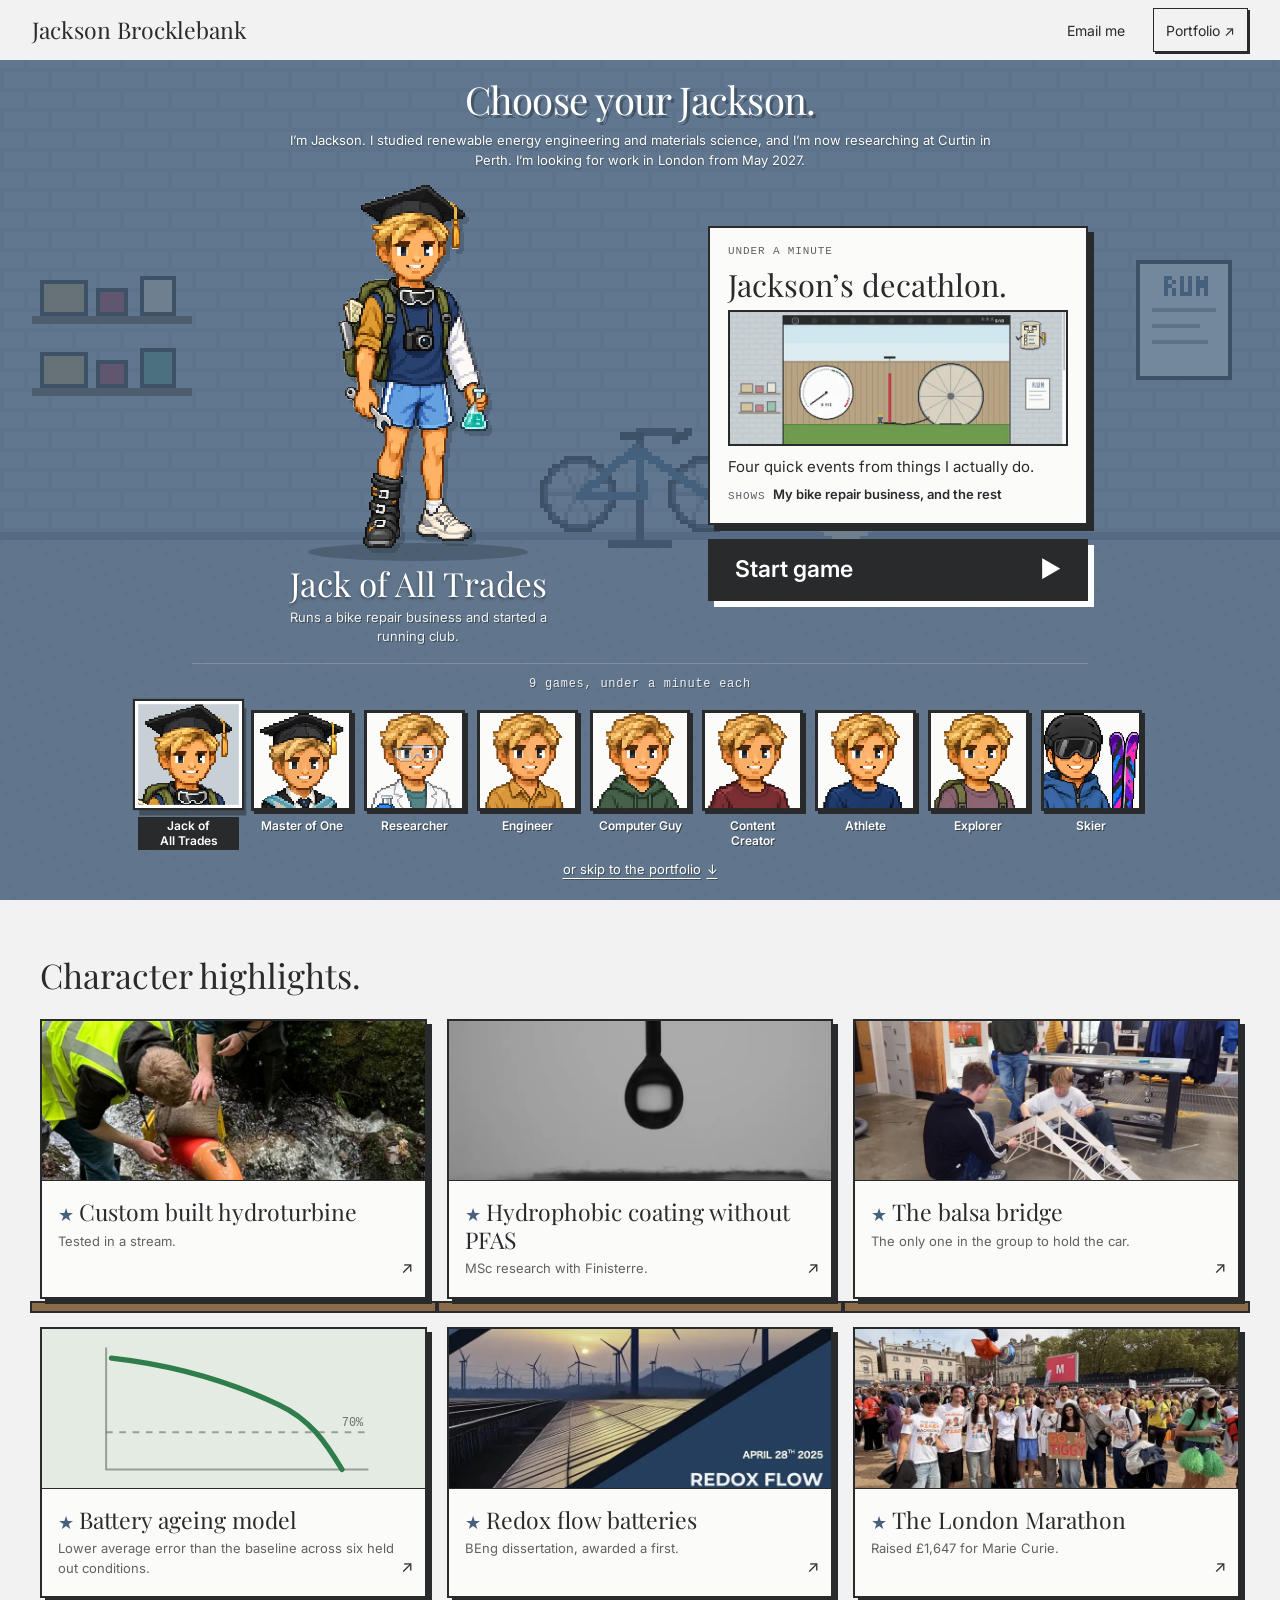
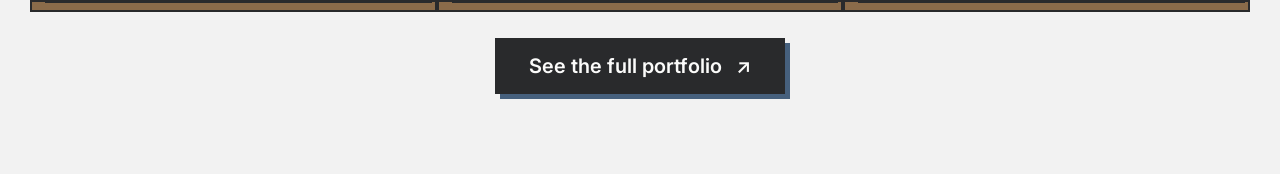
==== commit 33ac565d: "Replace the fight frame with a game card select screen, saved stars and optional sound - The select " ====
--- a/index.html
+++ b/index.html
@@ -23,11 +23,9 @@
 <link rel="preload" as="style" href="https://fonts.googleapis.com/css2?family=Playfair+Display:ital,wght@0,400;0,700;1,400&family=Inter:wght@400;600&display=swap">
 <link rel="stylesheet" href="https://fonts.googleapis.com/css2?family=Playfair+Display:ital,wght@0,400;0,700;1,400&family=Inter:wght@400;600&display=swap" media="print" onload="this.media='all'">
 <noscript><link rel="stylesheet" href="https://fonts.googleapis.com/css2?family=Playfair+Display:ital,wght@0,400;0,700;1,400&family=Inter:wght@400;600&display=swap"></noscript>
-<link rel="stylesheet" href="assets/home.css?v=13">
-<link rel="stylesheet" href="assets/battle.css?v=9">
-<link rel="stylesheet" href="assets/selection.css?v=21">
-<link rel="stylesheet" href="assets/portfolio-polish.css?v=3">
-<link rel="stylesheet" href="assets/games/games.css?v=2">
+<link rel="stylesheet" href="assets/home.css?v=14">
+<link rel="stylesheet" href="assets/portfolio-polish.css?v=4">
+<link rel="stylesheet" href="assets/games/games.css?v=3">
 </head>
 <body class="game-home">
 <div class="page">
@@ -38,8 +36,8 @@
   <main>
     <section class="game-hero" id="top" aria-labelledby="game-title">
       <div class="game-heading"><h1 id="game-title">Choose your Jackson.</h1><p class="home-introduction">I’m Jackson. I studied renewable energy engineering and materials science, and I’m now researching at Curtin in Perth. <span>I’m looking for work in London from May 2027.</span></p></div>
-      <div id="battle" class="battle-mount" aria-label="Jackson’s games">
-        <p class="battle-loading">Loading character select… <button type="button" id="battle-load">Load game</button></p>
+      <div id="battle" class="game-mount">
+        <p class="select-loading">Loading the games… <button type="button">Load games</button></p>
       </div>
       <noscript><p>The game isn’t running in this browser. You can still see what I’ve made below.</p><img class="fallback-jackson" src="assets/char-allrounder.png" width="537" height="840" alt="Pixel art of Jackson with a mix of his outfits"></noscript>
     </section>
@@ -58,7 +56,7 @@
   </main>
 </div>
 <script src="assets/characters.js?v=9"></script>
-<script src="assets/battle-loader.js?v=25"></script>
+<script src="assets/game-loader.js?v=3"></script>
 <script>
 // Existing shared links still reach their project write ups.
 (function(){function legacy(){if(/^#(?:p-[a-z]+|work|current|engineering|education|skills|outside|skiing|sport|travel|content|tools)$/.test(location.hash))location.replace('experience.html'+location.search+location.hash);}legacy();window.addEventListener('hashchange',legacy);})();
--- a/assets/home.css
+++ b/assets/home.css
@@ -1,47 +1,208 @@
-:root{--ink:#292a2c;--paper:#fbfbfa;--vellum:#f2f2f2;--accent:#46607d;--accent-rgb:70,96,125;--serif:'Playfair Display',Georgia,serif;--sans:'Inter',system-ui,sans-serif;color-scheme:light;}
-*{box-sizing:border-box;}body{margin:0;background:var(--vellum);color:var(--ink);font:16px/1.5 var(--sans);-webkit-font-smoothing:antialiased;}a{color:inherit;}button{font:inherit;}[hidden]{display:none!important;}
-.page{max-width:1280px;margin:0 auto;padding:0 40px;}
-nav{display:flex;align-items:center;justify-content:space-between;gap:20px;min-height:78px;border-bottom:1px solid var(--ink);}
-.wordmark{display:inline-flex;align-items:center;min-height:44px;font:400 23px/1.2 var(--serif);text-decoration:none;}
-.navlinks{display:flex;align-items:center;gap:28px;font-size:14px;}
-.navlinks a{display:inline-flex;align-items:center;min-height:44px;text-decoration:none;}
-.navlinks a:hover{text-decoration:underline;text-underline-offset:5px;}
-.navlinks .nav-cv{border:1px solid var(--ink);min-height:44px;padding:4px 12px;box-shadow:2px 2px 0 var(--ink);}
+/* The homepage: nav, the full screen character select, and the highlights underneath.
+   The games themselves are styled in games/games.css. */
+:root{--ink:#292a2c;--paper:#fbfbfa;--vellum:#f2f2f2;--accent:#46607d;--accent-rgb:70,96,125;--serif:'Playfair Display',Georgia,serif;--sans:'Inter',system-ui,sans-serif;--nav:60px;color-scheme:light;}
+*{box-sizing:border-box;}
+html{overflow-x:clip;}
+body{margin:0;background:var(--vellum);color:var(--ink);font:16px/1.5 var(--sans);-webkit-font-smoothing:antialiased;}
+a{color:inherit;}button{font:inherit;}[hidden]{display:none!important;}
 :focus-visible{outline:2px solid var(--ink);outline-offset:4px;}
 .vh{position:absolute!important;width:1px!important;height:1px!important;overflow:hidden!important;clip-path:inset(50%)!important;white-space:nowrap!important;padding:0!important;border:0!important;}
-.game-hero{padding:28px 0 46px;}
-.game-heading{display:flex;align-items:center;justify-content:space-between;gap:20px;margin-bottom:24px;}
-.game-heading h1{font:400 clamp(38px,4.6vw,60px)/1.1 var(--serif);letter-spacing:-1.4px;margin:0;}
-.game-heading h1 em{font-weight:400;color:var(--accent);}
-.game-heading p{margin:0;font-size:15px;color:#5f6164;line-height:1.6;}
-.game-home .battle-mount{max-width:none;margin:0;scroll-margin-top:16px;}
-.js .game-home .battle-mount{display:grid;grid-template-columns:minmax(0,1fr) 254px;column-gap:30px;min-height:740px;}
-.game-home .battle-game{grid-column:1;grid-row:1;min-width:0;align-self:start;}
-.game-home .battle-picker{grid-column:2;grid-row:1;margin:0;padding-top:3px;align-self:start;}
-.game-home .battle-roster{grid-template-columns:repeat(3,minmax(0,1fr));gap:16px 10px;}
-.game-home .battle-face img{max-width:78px;}
-.game-home .battle-picker legend{font-size:24px;margin-bottom:18px;}
-.game-home .battle-face span{font-size:12px;}
-.game-home .battle-matchup{border-top:1px solid var(--ink);padding-top:16px;font-size:14px;margin-top:20px;}
-.game-home .battle-loading{grid-column:1/-1;min-height:660px;}
-.game-home .battle-command{min-height:224px;}
-.game-home .battle-current{min-height:3.1em;}
-.game-home .battle-previous{font-size:14px;min-height:2.8em;margin-top:12px;}
-.battle-loadout{border-top:1px solid rgba(41,42,44,.25);margin-top:18px;padding-top:16px;}
-.battle-loadout .battle-kit-label{font:11px/1.5 ui-monospace,monospace;letter-spacing:.06em;margin:0 0 10px;color:#5f6164;}
-.battle-loadout p{font-size:14px;line-height:1.6;margin:0;}
+.page{max-width:1280px;margin:0 auto;padding:0 40px;}
+
+nav{display:flex;align-items:center;justify-content:space-between;gap:20px;min-height:var(--nav);margin-inline:calc(50% - var(--vw,100vw) / 2);padding-inline:max(32px,calc((var(--vw,100vw) - 1280px) / 2 + 32px));}
+.wordmark{display:inline-flex;align-items:center;min-height:44px;font:400 23px/1.2 var(--serif);text-decoration:none;}
+.navlinks{display:flex;align-items:center;gap:28px;flex-shrink:0;font-size:14px;}
+.navlinks a{display:inline-flex;align-items:center;min-height:44px;text-decoration:none;white-space:nowrap;}
+.navlinks a:hover{text-decoration:underline;text-underline-offset:5px;}
+.navlinks .nav-cv{border:1px solid var(--ink);padding:4px 12px;box-shadow:2px 2px 0 var(--ink);}
+
+/* ===== The select screen fills the first screen, in the chosen Jackson's colour. ===== */
+.game-hero{position:relative;margin-inline:calc(50% - var(--vw,100vw) / 2);min-height:calc(100svh - var(--nav));overflow:hidden;}
+.game-home:not(.is-playing) .game-hero{display:flex;flex-direction:column;background:var(--accent);transition:background-color .3s;}
+.game-heading{position:relative;z-index:2;padding:18px 16px 4px;text-align:center;}
+.game-heading h1{margin:0;font:400 clamp(28px,3vw,40px)/1.1 var(--serif);letter-spacing:-.02em;color:#fff;text-shadow:3px 3px 0 rgba(0,0,0,.28);}
+.home-introduction{max-width:720px;margin:10px auto 0;font:13px/1.55 var(--sans);color:#fff;text-shadow:0 1px 2px #0008;text-wrap:pretty;}
+.home-introduction span{white-space:nowrap;}
+.game-home.is-playing .game-heading{display:none;}
 .fallback-jackson{height:240px;width:auto;display:block;margin:24px auto;image-rendering:pixelated;}
-.experience-gallery{border-top:1px solid var(--ink);padding:40px 0 80px;scroll-margin-top:24px;}
+.game-mount{flex:1 1 auto;display:flex;flex-direction:column;min-height:0;scroll-margin-top:0;}
+.select-loading{flex:1 1 auto;display:flex;align-items:center;justify-content:center;gap:12px;min-height:60vh;margin:0;color:#fff;font:13px/1.5 ui-monospace,monospace;letter-spacing:.08em;}
+.select-loading button{min-height:44px;padding:8px 14px;border:2px solid #fff;background:none;color:#fff;cursor:pointer;}
+
+.select-world{position:absolute;inset:0;z-index:0;overflow:hidden;pointer-events:none;}
+.select-world canvas{position:absolute;left:0;top:0;image-rendering:pixelated;}
+.select-world::after{content:'';position:absolute;inset:0;background:rgba(var(--accent-rgb),.74);transition:background-color .3s;}
+
+.select{--face:clamp(64px,calc((100svh - var(--nav)) * .12),104px);position:relative;z-index:1;flex:1 1 auto;display:grid;
+  grid-template-columns:minmax(0,1fr) minmax(300px,380px);grid-template-rows:minmax(0,1fr) auto auto;
+  grid-template-areas:"jack side" "controls controls" "skip skip";column-gap:clamp(24px,5vw,64px);
+  width:100%;max-width:960px;min-height:0;margin:0 auto;padding:10px 32px 10px;}
+
+/* Jackson */
+.select-jackson{grid-area:jack;display:flex;flex-direction:column;align-items:center;justify-content:flex-end;min-width:0;min-height:0;text-align:center;}
+.select-stage{position:relative;flex:1 1 0;min-height:0;width:100%;max-height:440px;display:flex;align-items:flex-end;justify-content:center;margin-bottom:14px;}
+.select-stage::before{content:'';position:absolute;left:50%;bottom:-10px;translate:-50% 0;width:min(220px,80%);height:18px;border-radius:50%;background:#17202840;}
+.select-stage img{position:relative;height:100%;width:auto;max-width:100%;object-fit:contain;object-position:center bottom;image-rendering:pixelated;filter:drop-shadow(4px 5px 0 #17202838);transform-origin:50% 100%;}
+.select-ghost{position:absolute!important;left:50%;bottom:0;translate:-50% 0;pointer-events:none;opacity:0;}
+.select-stage.is-loading img{opacity:.2;animation:none!important;}
+.select-copy{flex:none;min-height:84px;}
+.select-name{margin:0;font:400 clamp(24px,2.6vw,36px)/1.12 var(--serif);color:#fff;text-shadow:0 2px 3px #0006;text-wrap:balance;}
+.select-blurb{max-width:34ch;margin:6px auto 0;color:rgba(255,255,255,.92);font-size:13px;line-height:1.5;text-shadow:1px 1px 0 rgba(0,0,0,.4);}
+
+/* The game card and Start, stacked together on the right */
+.select-side{grid-area:side;display:flex;flex-direction:column;justify-content:center;gap:14px;min-width:0;min-height:0;padding-bottom:6px;}
+.select-card{display:flex;flex-direction:column;gap:8px;min-width:0;padding:16px 18px 18px;background:var(--paper);border:2px solid var(--ink);box-shadow:6px 6px 0 var(--ink);}
+.select-card-kicker{display:flex;justify-content:space-between;gap:10px;margin:0;font:11px/1.4 ui-monospace,monospace;letter-spacing:.08em;text-transform:uppercase;color:#5f6164;}
+.select-card-best{color:#8a6414;letter-spacing:.04em;}
+.select-card-best b{font:600 14px/1 system-ui,sans-serif;}
+.select-card-title{margin:0;font:400 clamp(24px,2.4vw,32px)/1.1 var(--serif);}
+.select-card-still{display:block;width:100%;height:auto;aspect-ratio:5/2;object-fit:cover;border:2px solid var(--ink);background:#1f2023;}
+.select-card-line{margin:2px 0 0;font-size:15px;line-height:1.45;}
+.select-card-shows{margin:0;font-size:13px;color:#4a4c4f;}
+.select-card-shows span{font:11px/1.4 ui-monospace,monospace;letter-spacing:.08em;text-transform:uppercase;color:#5f6164;margin-right:4px;}
+.select-card-shows strong{font-weight:600;color:var(--ink);}
+.select-start-wrap{display:flex;}
+.select-start{flex:1;display:flex;align-items:center;justify-content:space-between;gap:22px;min-height:62px;padding:12px 24px;border:3px solid var(--ink);background:var(--ink);color:#fff;font:600 23px/1 var(--sans);box-shadow:6px 6px 0 #fff;cursor:pointer;transition:transform .14s,box-shadow .14s;}
+.select-start>span{transition:translate .2s;}
+.select-start:hover{transform:translate(-2px,-2px);box-shadow:9px 9px 0 #fff;}
+.select-start:hover>span{translate:4px 0;}
+.select-start:active{transform:translate(4px,4px);box-shadow:1px 1px 0 #fff;}
+.select-start:focus-visible{outline:3px solid #fff;outline-offset:5px;}
+
+/* The roster: nine faces in a row, each with its best stars once played */
+.select-controls{grid-area:controls;min-width:0;margin-top:14px;padding-top:12px;border-top:1px solid #ffffff30;}
+.select-tally{margin:0 0 18px;text-align:center;color:rgba(255,255,255,.9);font:12px/1.4 ui-monospace,monospace;letter-spacing:.06em;text-shadow:1px 1px 0 rgba(0,0,0,.35);}
+.select-tally a{color:#fff;text-underline-offset:3px;}
+.select-strip{display:flex;align-items:flex-start;justify-content:center;min-width:0;}
+.select-step{display:none;}
+.select-picker{min-width:0;margin:0;padding:0;border:0;}
+.select-roster{display:flex;justify-content:center;gap:10px 12px;}
+.select-face{position:relative;flex:none;display:flex;flex-direction:column;align-items:center;gap:6px;width:var(--face);cursor:pointer;}
+.select-face input{position:absolute;opacity:0;pointer-events:none;}
+.select-face img{display:block;width:100%;height:auto;aspect-ratio:1;border:3px solid var(--ink);background:var(--paper);box-shadow:3px 3px 0 var(--ink);image-rendering:pixelated;transition:transform .22s cubic-bezier(.22,1,.36,1),box-shadow .2s,background .2s,border-color .2s;}
+.select-face-name{min-height:2.4em;padding:2px 6px;font:600 12px/1.2 var(--sans);color:#fff;text-align:center;text-shadow:1px 1px 0 rgba(0,0,0,.5);text-wrap:balance;}
+.select-face-stars{position:absolute;top:-9px;right:-8px;z-index:1;padding:1px 5px 2px;background:var(--ink);color:#f6d785;font:13px/1.1 system-ui,sans-serif;letter-spacing:.02em;box-shadow:2px 2px 0 rgba(0,0,0,.25);white-space:nowrap;}
+.select-face:has(input:checked){z-index:1;}
+.select-face:has(input:checked) img{transform:translateY(-6px) scale(1.06);border-color:#fff;background:color-mix(in srgb,var(--face-colour) 28%,var(--paper));box-shadow:0 0 0 2px var(--ink),4px 7px 0 #292a2c80;}
+.select-face:has(input:checked) .select-face-name{background:var(--ink);text-shadow:none;}
+.select-face:has(input:focus-visible) img{outline:3px solid #fff;outline-offset:6px;}
+@media(hover:hover) and (prefers-reduced-motion:no-preference){
+  .select-face:hover img{transform:translateY(-4px) scale(1.03);background:color-mix(in srgb,var(--face-colour) 18%,var(--paper));}
+  .select-face:has(input:checked):hover img{transform:translateY(-8px) scale(1.08);}
+}
+.select-skip{grid-area:skip;justify-self:center;display:inline-flex;align-items:center;gap:6px;min-height:40px;padding:0 8px;color:#fff;font-size:13px;text-underline-offset:4px;text-shadow:1px 1px 0 rgba(0,0,0,.35);}
+.select-skip:focus-visible{outline-color:#fff;}
+
+/* Start fades the screen out through a circle, and the game fades in the same way. */
+.select-wipe{position:fixed;inset:0;z-index:60;background:var(--ink);clip-path:circle(0% at 50% 50%);pointer-events:none;visibility:hidden;}
+.select-wipe.is-in{visibility:visible;animation:select-wipe-in .28s cubic-bezier(.7,0,1,1) forwards;}
+.select-wipe.is-out{visibility:visible;animation:select-wipe-out .36s cubic-bezier(0,0,.3,1) forwards;}
+@keyframes select-wipe-in{from{clip-path:circle(0% at 50% 50%);}to{clip-path:circle(75% at 50% 50%);}}
+@keyframes select-wipe-out{from{clip-path:circle(75% at 50% 50%);}to{clip-path:circle(0% at 50% 50%);}}
+
+@media(prefers-reduced-motion:no-preference){
+  .select-stage>img:first-child{animation:jackson-idle 4.8s ease-in-out infinite;}
+  .select-stage.is-arriving>img:first-child{animation:select-arrive .34s cubic-bezier(.16,1,.3,1) both,jackson-idle 4.8s .34s ease-in-out infinite;}
+  .select-stage.is-arriving .select-ghost{animation:select-depart .18s ease-out both;}
+  .select-stage.is-arriving::before{animation:select-shadow .34s ease-out both;}
+  .select-card.is-arriving{animation:select-card .3s cubic-bezier(.16,1,.3,1) both;}
+  .select-copy.is-arriving{animation:select-copy .3s ease-out both;}
+  .is-suspended .select *{animation-play-state:paused!important;}
+  @keyframes select-arrive{0%{opacity:.4;transform:translate(calc(var(--swap,1) * 18px),-8px) rotate(calc(var(--swap,1) * 2deg)) scale(.97);}60%{opacity:1;transform:translateY(3px) scale(1.02,.98);}100%{opacity:1;transform:none;}}
+  @keyframes select-depart{from{opacity:.5;transform:none;}to{opacity:0;transform:translate(calc(var(--swap,1) * -16px),-3px) scale(.98);}}
+  @keyframes select-shadow{0%{scale:.9 1;opacity:.65;}65%{scale:1.05 1;}100%{scale:1;opacity:1;}}
+  @keyframes select-card{0%{opacity:.5;transform:translate(calc(var(--swap,1) * 10px),4px) rotate(calc(var(--swap,1) * .6deg));}100%{opacity:1;transform:none;}}
+  @keyframes select-copy{from{opacity:0;transform:translateY(7px);}to{opacity:1;transform:none;}}
+  @keyframes jackson-idle{0%,65%,100%{translate:0 0;rotate:0deg;}73%{translate:0 -3px;rotate:-1deg;}84%{translate:0 0;rotate:1deg;}}
+}
+
+/* Short laptop screens */
+@media(max-height:760px) and (min-width:761px){
+  .select{--face:clamp(60px,calc((100svh - var(--nav)) * .11),92px);padding-top:4px;}
+  .game-heading{padding-top:12px;}
+  .home-introduction{margin-top:6px;}
+  .select-card{gap:6px;padding:12px 16px 14px;}
+  .select-card-still{aspect-ratio:3;}
+  .select-card-line{font-size:14px;}
+  .select-copy{min-height:70px;}
+  .select-face-name{font-size:10px;}
+  .select-start{min-height:54px;font-size:20px;}
+  .select-controls{margin-top:8px;padding-top:8px;}
+}
+@media(max-width:1000px) and (min-width:761px){
+  .select{padding-inline:20px;grid-template-columns:minmax(0,1fr) minmax(280px,340px);}
+  .select-roster{flex-wrap:wrap;max-width:calc(var(--face) * 5 + 48px);margin-inline:auto;}
+}
+@media(min-width:761px){
+  .game-home:not(.is-playing) .game-hero{height:calc(100svh - var(--nav));min-height:600px;}
+}
+
+/* Phones: one screen. Jackson and his card side by side, a row of faces to swipe, then Start. */
+@media(max-width:760px){
+  :root{--nav:56px;}
+  .page{padding:0 16px;}
+  nav{gap:14px;padding-inline:16px;}.wordmark{font-size:19px;}.navlinks{gap:16px;font-size:13px;}
+  .game-heading{padding:10px 16px 2px;}
+  .game-heading h1{font-size:28px;}
+  .home-introduction{font-size:12px;max-width:48ch;margin-top:6px;}
+  .home-introduction span{white-space:normal;}
+  .select{--face:72px;grid-template-columns:minmax(0,1fr) minmax(0,1.15fr);grid-template-rows:auto auto auto auto;
+    grid-template-areas:"jack card" "controls controls" "start start" "skip skip";align-content:center;column-gap:12px;padding:10px 16px max(6px,env(safe-area-inset-bottom));}
+  .select-side{display:contents;}
+  .select-card{grid-area:card;align-self:end;gap:5px;padding:9px 10px 11px;box-shadow:4px 4px 0 var(--ink);}
+  .select-card-kicker{font-size:9px;flex-direction:column;gap:0;}
+  .select-card-title{font-size:19px;}
+  .select-card-still{border-width:1px;}
+  .select-card-line{font-size:12px;line-height:1.35;}
+  .select-card-shows{display:none;}
+  .select-stage{flex:none;height:clamp(170px,calc(100svh - 620px),240px);margin-bottom:10px;}
+  .select-stage::before{height:14px;bottom:-6px;}
+  .select-copy{min-height:0;}
+  .select-name{font-size:20px;}
+  .select-blurb{display:none;}
+  .select-controls{margin-top:12px;padding-top:10px;}
+  .select-tally{margin-bottom:4px;font-size:11px;}
+  .select-strip{display:grid;grid-template-columns:36px minmax(0,1fr) 36px;align-items:center;gap:4px;margin-inline:-10px;}
+  .select-step{display:flex;align-items:center;justify-content:center;width:36px;height:44px;margin-top:-26px;padding:0;border:2px solid var(--ink);background:var(--paper);color:var(--ink);box-shadow:2px 2px 0 var(--ink);font-size:13px;cursor:pointer;}
+  .select-step:active{transform:translate(2px,2px);box-shadow:none;}
+  .select-roster{justify-content:flex-start;gap:10px;overflow-x:auto;scroll-snap-type:x mandatory;scrollbar-width:none;padding:12px 8px 2px;overscroll-behavior-x:contain;}
+  .select-roster::-webkit-scrollbar{display:none;}
+  .select-face{scroll-snap-align:center;gap:4px;}
+  .select-face img{border-width:2px;box-shadow:2px 2px 0 var(--ink);}
+  .select-face:has(input:checked) img{transform:translateY(-4px) scale(1.04);}
+  .select-face-name{font-size:10px;padding:1px 4px;}
+  .select-face-stars{top:-7px;right:-5px;font-size:11px;padding:1px 3px;}
+  .select-start-wrap{grid-area:start;margin-top:10px;}
+  .select-start{min-height:56px;font-size:21px;box-shadow:4px 4px 0 var(--ink);border-color:#fff;}
+  .select-start:hover{box-shadow:6px 6px 0 var(--ink);}
+  .select-start:active{box-shadow:1px 1px 0 var(--ink);}
+  .select-skip{margin-top:4px;}
+}
+@media(max-width:760px) and (max-height:700px){
+  .home-introduction{display:none;}
+  .select-stage{height:150px;}
+  .select-card-line{display:none;}
+}
+@media(max-width:359px){
+  .wordmark{font-size:16px;max-width:100px;}.navlinks{gap:10px;font-size:12px;}.navlinks .nav-cv{padding-inline:8px;}
+  .select{padding-inline:12px;column-gap:8px;}
+  .select-card-title{font-size:17px;}
+  .select-name{font-size:18px;}
+}
+
+/* ===== Highlights: always under the game, so the page scrolls straight to the work. ===== */
+.experience-gallery{padding:48px 0 80px;scroll-margin-top:16px;}
 .gallery-heading{display:flex;justify-content:space-between;align-items:end;gap:20px;margin-bottom:24px;}
 .eyebrow{font:11px/1.4 ui-monospace,monospace;text-transform:uppercase;letter-spacing:.08em;color:#5f6164;}
 .gallery-heading h2{font:400 34px/1.15 var(--serif);margin:8px 0 0;}
-.gallery-heading p{font-size:14px;color:#5f6164;margin:0;}
-.experience-cards{display:grid;grid-template-columns:repeat(3,minmax(0,1fr));gap:20px;}
-.experience-card{border:1px solid var(--ink);text-decoration:none;position:relative;display:flex;flex-direction:column;min-width:0;background:var(--paper);transition:box-shadow .15s,transform .15s;}
-.experience-card:hover{box-shadow:3px 3px 0 var(--ink);transform:translate(-1px,-1px);}
+.experience-cards{display:grid;grid-template-columns:repeat(3,minmax(0,1fr));gap:28px 20px;}
+.experience-card{position:relative;display:flex;flex-direction:column;min-width:0;border:2px solid var(--ink);background:var(--paper);box-shadow:5px 5px 0 var(--ink);text-decoration:none;transition:box-shadow .15s,transform .15s;}
+.experience-card::after{content:'';position:absolute;left:-12px;right:-12px;bottom:-16px;height:8px;background:#8a6b4a;border:2px solid var(--ink);z-index:-1;}
+.experience-card:hover{transform:translate(-2px,-4px) rotate(-1deg);box-shadow:8px 9px 0 var(--ink);}
 .experience-card img{display:block;width:100%;height:160px;object-fit:cover;border-bottom:1px solid var(--ink);}
 .experience-card-copy{padding:17px 28px 18px 16px;display:flex;flex-direction:column;gap:6px;}
 .experience-card-copy strong{font:400 23px/1.2 var(--serif);}
+.experience-card-copy strong::before{content:'★ ';color:var(--accent);font-size:.8em;}
 .experience-card-copy>span{font-size:13px;color:#5f6164;}
 .experience-card>span:last-child{position:absolute;right:12px;bottom:18px;}
 .experience-curve{display:flex;justify-content:center;align-items:center;height:160px;background:#e3ebe3;border-bottom:1px solid var(--ink);}
@@ -54,377 +215,21 @@
 .more-experience{display:inline-flex;align-items:center;justify-content:center;gap:14px;min-height:56px;padding:14px 32px;border:2px solid var(--ink);background:var(--ink);color:var(--paper);font:600 20px/1 var(--sans);text-decoration:none;box-shadow:5px 5px 0 var(--accent);transition:transform .14s,box-shadow .14s;}
 .more-experience:hover{transform:translate(-2px,-2px);box-shadow:8px 8px 0 var(--accent);}
 .more-experience:active{transform:translate(3px,3px);box-shadow:1px 1px 0 var(--accent);}
-@media(max-width:1000px){
-  .page{padding:0 24px;}.navlinks{gap:20px;}
-  .js .game-home .battle-mount{grid-template-columns:minmax(0,1fr) 200px;gap:24px;}
-  .game-home .battle-picker legend{font-size:21px;}.game-home .battle-face span{font-size:11px;}
-  .game-home .battle-name-row .battle-who{font-size:20px;}.game-home .battle-field{padding:14px;}
-  .game-home .battle-boss{left:auto;right:8%;}.game-home .battle-platform-boss{left:auto;right:5%;transform:none;}
-  .experience-card-copy strong{font-size:21px;}
-}
-@media(max-width:760px){
-  nav{min-height:68px;gap:14px;}.wordmark{font-size:20px;}.navlinks{gap:16px;}.navlinks>a:first-child{display:none;}
-  .game-hero{padding-top:24px;}.game-heading{align-items:start;margin-bottom:20px;}.game-heading h1{font-size:40px;}.game-heading p{font-size:13px;}
-  .js .game-home .battle-mount{grid-template-columns:minmax(0,1fr);row-gap:20px;min-height:960px;}
-  .game-home .battle-picker{grid-column:1;grid-row:1;padding:0;}
-  .game-home .battle-picker legend{font-size:18px;margin-bottom:12px;}
-  .game-home .battle-roster{grid-template-columns:repeat(9,minmax(44px,1fr));gap:8px;}
-  .game-home .battle-face img{max-width:60px;}.game-home .battle-face span{font-size:10px;}
-  .game-home .battle-matchup{border:0;padding:0;margin:12px 0 0;font-size:13px;}
-  .game-home .battle-game{grid-row:2;}
-  .battle-loadout{display:none;}
-  .experience-cards{grid-template-columns:repeat(2,minmax(0,1fr));}.gallery-heading p{display:none;}
-}
+@media(max-width:1000px){.page{padding:0 24px;}.navlinks{gap:20px;}.experience-card-copy strong{font-size:21px;}}
+@media(max-width:760px){.experience-cards{grid-template-columns:repeat(2,minmax(0,1fr));}}
 @media(max-width:520px){
-  .page{padding:0 16px;}.wordmark{font-size:18px;max-width:130px;}.navlinks{gap:16px;font-size:13px;}
-  .game-heading{display:block;margin-bottom:18px;}.game-heading h1{font-size:37px;}
-  .game-heading p{margin-top:9px;font-size:13px;}.game-heading br{display:none;}
-  .game-home .battle-roster{grid-template-columns:repeat(5,minmax(44px,1fr));gap:8px 10px;}
-  .game-home .battle-face{gap:0;}.game-home .battle-face img{width:44px;height:44px;}
-  .game-home .battle-face span{position:absolute;width:1px;height:1px;overflow:hidden;clip-path:inset(50%);}
-  .game-home .battle-matchup{font-size:12px;margin-top:10px;}
-  .game-home .battle-field{padding:10px;}.game-home .battle-command{padding:16px 14px 12px;min-height:224px;}
-  .game-home .battle-stage{height:160px;}.game-home .battle-jackson{height:143px;left:10%;}
-  .game-home .battle-boss{right:8%;top:5px;}.game-home .battle-platform-boss{top:93px;right:5%;}
-  .game-home .battle-current{min-height:3.1em;}.game-home .battle-previous{min-height:2.8em;}
-  .game-home .battle-call-heading h2{font-size:26px;}
-  .experience-gallery{padding-top:28px;}.experience-cards{gap:12px;}
+  .page{padding:0 16px;}
+  .experience-gallery{padding-top:32px;}.experience-cards{gap:24px 12px;}
   .experience-card img,.experience-curve{height:120px;}
+  .experience-card-copy{padding:12px 22px 14px 12px;}.experience-card-copy strong{font-size:19px;}.experience-card-copy>span{font-size:12px;}
   .more-experience-wrap{margin-top:28px;}.more-experience{width:100%;font-size:18px;padding:14px 20px;}
-  .experience-card-copy{padding:12px 22px 14px 12px;}.experience-card-copy strong{font-size:19px;}.experience-card-copy>span{font-size:12px;}
-}
-@media(max-width:359px){.experience-cards{grid-template-columns:1fr;}.game-home .battle-topline{font-size:9px;}.wordmark{max-width:116px;font-size:17px;}.navlinks{gap:12px;}}
-@media(min-width:640px) and (max-width:1000px){.game-home .battle-field{min-height:354px;}}
-@media(prefers-reduced-motion:reduce){*,*::before,*::after{scroll-behavior:auto!important;transition:none!important;}}
-@media print{nav,.game-hero,.more-experience-wrap{display:none!important;}.page{padding:0;}.experience-gallery{border:0;padding-top:0;}.experience-cards{grid-template-columns:repeat(3,1fr);}.experience-card img,.experience-curve{display:none;}.experience-card{break-inside:avoid;}}
-
-/* Character select is a screen of its own. The arena takes its place on Start. */
-.js .game-home .battle-mount{display:block;min-height:600px;}
-.game-home .game-heading{display:block;text-align:center;margin:8px 0 30px;}
-.game-home .game-heading h1{font-size:clamp(36px,5vw,64px);}
-.game-home .game-heading p{margin-top:12px;font-size:14px;}
-.game-home.is-playing .game-heading{display:none;}
-.game-home .battle-select{display:grid;grid-template-columns:1fr 1fr;max-width:960px;margin:0 auto;background:#fbfbfa;border:1px solid var(--ink);box-shadow:6px 6px 0 var(--ink);min-height:550px;}
-.battle-character-preview{position:relative;display:flex;flex-direction:column;align-items:center;justify-content:center;text-align:center;padding:30px;background:rgba(var(--accent-rgb),.08);border-right:1px solid var(--ink);overflow:hidden;}
-.battle-selection-tag{position:absolute;left:20px;top:16px;font:11px ui-monospace,monospace;letter-spacing:.12em;}
-.battle-preview-stage{height:300px;position:relative;display:flex;align-items:end;justify-content:center;min-width:200px;margin:12px 0 20px;}
-.battle-preview-stage:before{content:'';position:absolute;width:210px;height:26px;border:1px solid var(--ink);border-radius:50%;background:rgba(var(--accent-rgb),.14);bottom:-6px;}
-.battle-preview-stage img{position:relative;height:100%;width:auto;image-rendering:pixelated;object-fit:contain;}
-.battle-selected-name{font:400 32px/1.15 var(--serif);margin:0;}
-.game-home .battle-loadout{display:block;border:0;padding:0;margin:12px 0 0;max-width:32ch;color:#5f6164;font-size:14px;line-height:1.6;}
-.battle-select-controls{display:flex;flex-direction:column;justify-content:center;min-width:0;padding:30px 34px;}
-.game-home .battle-picker{margin:0;padding:0;}
-.game-home .battle-picker legend{position:absolute;width:1px;height:1px;overflow:hidden;clip-path:inset(50%);}
-.game-home .battle-roster{display:grid;grid-template-columns:repeat(3,minmax(0,1fr));gap:18px 16px;}
-.game-home .battle-face{gap:7px;}
-.game-home .battle-face img{max-width:none;width:100%;height:auto;border:2px solid transparent;background:rgba(var(--accent-rgb),.06);filter:none;transition:transform .14s,background .14s;}
-.game-home .battle-face:has(input:checked) img{border-color:var(--ink);background:rgba(var(--accent-rgb),.22);box-shadow:4px 4px 0 var(--ink);transform:translate(-2px,-2px);}
-.game-home .battle-face:hover img{background:rgba(var(--accent-rgb),.18);}
-.game-home .battle-face span{position:static;clip-path:none;overflow:visible;width:auto;height:auto;font-size:11px;}
-.game-home .battle-matchup{border:0;padding:0;margin:24px 0 12px;font-size:13px;text-align:center;}
-.battle-start{display:flex;align-items:center;justify-content:space-between;width:100%;min-height:68px;border:1px solid var(--ink);padding:14px 24px;background:var(--ink);color:#fff;font:600 23px var(--sans);box-shadow:5px 5px 0 var(--accent);cursor:pointer;transition:transform .12s,box-shadow .12s;touch-action:manipulation;}
-.battle-start:hover{transform:translate(-2px,-2px);box-shadow:7px 7px 0 var(--accent);}
-.battle-start:active{transform:translate(4px,4px);box-shadow:1px 1px 0 var(--accent);}
-.game-home .battle-game{max-width:1000px;margin:0 auto;}
-.game-home .battle-field{min-height:400px;padding:24px;}
-.game-home .battle-hud{max-width:390px;}
-.game-home .battle-jackson{height:265px;left:16%;}
-.game-home .battle-jackson-hud{justify-self:end;width:100%;}
-.game-home .battle-boss{left:auto;right:14%;top:17%;}
-.game-home .battle-platform-boss{left:auto;right:12%;top:53%;transform:none;}
-.game-home .battle-command{min-height:235px;padding:22px 28px;}
-.game-home .battle-current{font-size:16px;min-height:0;line-height:1.5;}
-.game-home .battle-current strong{display:block;font:400 clamp(24px,3vw,34px)/1.2 var(--serif);margin:3px 0 8px;}
-.game-home .battle-previous{min-height:0;margin:14px 0 0;font-size:13px;}
-.game-home .battle-turn-label{margin-bottom:8px;}
-.game-home .battle-topline{align-items:center;min-height:48px;padding:2px 18px;}
-.battle-versus{display:none;position:absolute;inset:0;z-index:4;align-items:center;justify-content:center;flex-direction:column;pointer-events:none;background:rgba(251,251,250,.94);}
-.battle-versus span{font:12px ui-monospace,monospace;letter-spacing:.3em;}
-.battle-versus strong{font:italic 400 clamp(70px,12vw,130px)/1.1 var(--serif);color:var(--accent);}
-.battle-game[data-phase="intro"] .battle-versus{display:flex;}
-.game-home .battle-impact{font:bold 27px/1 ui-monospace,monospace;background:var(--ink);color:white;padding:6px 8px;right:-30px;top:18%;box-shadow:3px 3px 0 var(--accent);}
-.game-home .battle-primary{background:var(--ink);color:#fff;min-height:56px;font-size:18px!important;}
-.js .game-home:not(.has-played) .experience-gallery{display:none;}
-@media(min-width:640px) and (prefers-reduced-motion:no-preference){.battle-game[data-phase="intro"] .battle-versus strong{animation:battle-ready .28s ease-out both;}@keyframes battle-ready{from{transform:scale(.75);opacity:0;}to{transform:scale(1);opacity:1;}}}
-@media(max-width:760px){
- .game-home .navlinks>a:first-child{display:inline-flex;}.game-home .game-heading{margin:0 0 22px;}.game-home .game-heading p{font-size:12px;}
- .battle-select-controls{padding:24px;}.battle-character-preview{padding:24px 16px;}.battle-preview-stage{height:240px;min-width:150px;}.battle-preview-stage:before{width:160px;}.battle-selected-name{font-size:27px;}
- .game-home .battle-roster{gap:14px 12px;}.game-home .battle-matchup{font-size:12px;}
- .game-home .battle-select{min-height:480px;}.game-home .battle-face span{font-size:10px;}
-}
-@media(max-width:639px){
- .game-home .game-hero{padding-top:20px;}.game-home .battle-select{grid-template-columns:1fr;min-height:0;}.js .game-home .battle-mount{min-height:590px;}
- .battle-character-preview{border-right:0;border-bottom:1px solid var(--ink);padding:16px 16px 20px;display:grid;grid-template-columns:110px 1fr;grid-template-rows:auto auto;text-align:left;column-gap:18px;}
- .battle-selection-tag{position:static;grid-column:2;margin-bottom:8px;align-self:end;}.battle-preview-stage{grid-column:1;grid-row:1/4;height:165px;min-width:0;margin:0;}.battle-preview-stage:before{width:105px;height:15px;}
- .battle-selected-name{grid-column:2;font-size:26px;align-self:start;}.game-home .battle-loadout{grid-column:2;margin-top:8px;font-size:12px;line-height:1.4;align-self:start;}
- .battle-select-controls{padding:20px;}.game-home .battle-roster{grid-template-columns:repeat(5,minmax(0,1fr));gap:14px 12px;}.game-home .battle-face img{width:100%;height:auto;}.game-home .battle-face span{font-size:9px;}
- .battle-start{min-height:60px;font-size:22px;padding:12px 20px;}.game-home .battle-matchup{margin:18px 0 12px;}
- .game-home .battle-field{min-height:0;padding:12px;}.game-home .battle-stage{height:200px;}.game-home .battle-jackson{height:182px;left:9%;}.game-home .battle-boss{top:16px;right:10%;}.game-home .battle-platform-boss{top:104px;right:7%;}
- .game-home .battle-command{min-height:240px;padding:18px;}.game-home .battle-current strong{font-size:26px;}.game-home .battle-hud{max-width:none;}.game-home .battle-impact{font-size:20px;right:-20px;}
- .game-home .battle-call-heading h2{font-size:27px;}.game-home .battle-previous{font-size:12px;}
-}
-@media(max-width:359px){.game-home .battle-roster{gap:14px 8px;}.battle-select-controls{padding:16px;}.battle-character-preview{grid-template-columns:85px 1fr;column-gap:12px;}.battle-preview-stage{height:145px;}.battle-selected-name{font-size:23px;}.battle-selection-tag{font-size:10px;}.game-home .battle-face span{font-size:9px;}.game-home .game-heading h1{font-size:34px;}}
-@media(prefers-reduced-motion:reduce){.battle-start,.battle-face img{transition:none!important;}.battle-start:hover,.battle-start:active{transform:none!important;}}
-@media print{.js .game-home:not(.has-played) .experience-gallery{display:block;}}
-
-/* Game feel: VS strip, pause menu, command menu, hits and the knockout. */
-.battle-vs{display:flex;align-items:center;gap:14px;margin:26px 0 16px;padding:10px 14px;border:1px solid var(--ink);background:rgba(var(--accent-rgb),.08);}
-.battle-vs-badge{font:italic 400 30px/1 var(--serif);color:var(--accent);}
-.battle-vs canvas{width:64px;height:64px;image-rendering:pixelated;flex:none;}
-.battle-vs p{margin:0;display:flex;flex-direction:column;min-width:0;}
-.battle-vs-label{font:11px/1.4 ui-monospace,monospace;letter-spacing:.08em;text-transform:uppercase;color:#5f6164;}
-.battle-vs-name{font:400 22px/1.2 var(--serif);overflow-wrap:anywhere;}
-.battle-vs-level{font:11px/1.4 ui-monospace,monospace;color:#5f6164;}
-.battle-vs-level:empty{display:none;}
-.game-home .battle-matchup{display:none;}
-
-.game-home .battle-topline{min-height:52px;padding:4px 8px 4px 18px;font-size:12px;letter-spacing:.14em;}
-.battle-game .battle-pause{width:44px;height:44px;border:1px solid var(--ink);background:var(--battle-paper);box-shadow:3px 3px 0 var(--ink);font:600 16px/1 var(--sans);cursor:pointer;}
-.battle-game .battle-pause:active{transform:translate(3px,3px);box-shadow:none;}
-.battle-pause-menu{position:absolute;inset:0;z-index:6;display:flex;flex-direction:column;align-items:center;justify-content:center;gap:14px;background:rgba(251,251,250,.93);}
-.battle-pause-title{font:italic 400 clamp(44px,7vw,72px)/1 var(--serif);margin:0 0 10px;color:var(--accent);}
-.battle-pause-menu .battle-button{min-width:240px;min-height:56px;font-size:18px!important;}
-
-.battle-menu{display:grid;grid-template-columns:1fr 1fr;gap:14px;margin:6px 0 14px;}
-.battle-game .battle-choice{position:relative;display:flex;align-items:center;gap:12px;min-height:66px;padding:12px 18px 12px 34px;border:1px solid var(--ink);background:var(--battle-paper);box-shadow:4px 4px 0 var(--ink);color:var(--ink);font:600 19px/1.2 var(--sans);text-align:left;text-decoration:none;cursor:pointer;transition:transform .1s,box-shadow .1s;}
-.battle-choice>span{display:inline-flex;justify-content:center;min-width:1.4em;font-size:20px;}
-.battle-choice::before{content:'▶';position:absolute;left:12px;font-size:12px;opacity:0;}
-.battle-choice:hover,.battle-choice:focus-visible{transform:translate(-2px,-2px);box-shadow:6px 6px 0 var(--ink);}
-.battle-choice:hover::before,.battle-choice:focus-visible::before{opacity:1;}
-.battle-choice:active{transform:translate(4px,4px);box-shadow:none;}
-.battle-game .battle-choice-main{background:var(--ink);color:#fff;box-shadow:4px 4px 0 var(--accent);}
-.battle-game .battle-choice-main:hover,.battle-game .battle-choice-main:focus-visible{box-shadow:6px 6px 0 var(--accent);}
-.battle-game .battle-choice-leave{font-weight:400;color:#4f5254;}
-.battle-backup .battle-hint{margin:4px 0 0;font-size:13px;color:#5f6164;}
-.battle-backup .battle-address{display:inline;min-height:0;font-size:13px;}
-
-.battle-game .battle-big{min-height:58px!important;padding:12px 24px!important;font-size:18px!important;}
-.game-home .battle-result .battle-primary{background:var(--ink);color:#fff;box-shadow:4px 4px 0 var(--accent);}
-.battle-result-title{font-size:clamp(30px,4.4vw,42px)!important;}
-.battle-used{margin-top:26px;border-top:1px solid rgba(41,42,44,.25);padding-top:16px;}
-.battle-used ul{list-style:none;margin:0;padding:0;display:grid;grid-template-columns:repeat(auto-fit,minmax(200px,1fr));gap:10px;}
-.battle-used a{display:flex;flex-direction:column;gap:2px;min-height:44px;height:100%;padding:10px 32px 10px 12px;border:1px solid var(--ink);background:var(--battle-paper);text-decoration:none;position:relative;}
-.battle-used a::after{content:'↗';position:absolute;right:10px;top:10px;}
-.battle-used a:hover{box-shadow:3px 3px 0 var(--ink);transform:translate(-1px,-1px);}
-.battle-used strong{font:400 18px/1.25 var(--serif);}
-.battle-used a span{font-size:13px;color:#5f6164;}
-.battle-result .battle-disclaimer{margin:18px 0 0;font-size:12px;color:#5f6164;}
-
-.battle-health-track{position:relative;}
-.battle-health-track i,.battle-health-track b{position:absolute;left:0;top:0;bottom:0;width:var(--health,100%);}
-.battle-health-track b{background:#fff;transition:width .5s steps(6) .45s;}
-.game-home .battle-impact{display:none;z-index:3;}
-.game-home .battle-impact.battle-float{display:block;}
-.battle-ko{display:none;position:absolute;left:50%;top:42%;z-index:5;transform:translate(-50%,-50%) rotate(-8deg);padding:4px 22px;border:3px solid var(--ink);background:#ad343c;color:#fff;font:italic 400 clamp(56px,10vw,104px)/1.05 var(--serif);box-shadow:6px 6px 0 var(--ink);pointer-events:none;}
-.battle-game[data-stage="ko"][data-phase="finishing"] .battle-ko{display:block;}
-.battle-game[data-phase="backup"] .battle-stage{filter:saturate(.35);}
-.battle-game[data-phase="backup"] .battle-one{animation:none;}
-
-@media (prefers-reduced-motion:no-preference){
-  .battle-preview-stage.battle-pop img{animation:battle-pop .32s steps(4);}
-  .battle-start{animation:battle-pulse 1.6s ease-in-out infinite;}
-  .battle-start:hover,.battle-start:active{animation:none;}
-  .game-home .battle-impact.battle-float{animation:battle-float .9s ease-out forwards;}
-  .battle-game[data-stage="impact"][data-critical="true"] .battle-field{animation:battle-shake .4s steps(6);}
-  .battle-game[data-stage="ko"][data-phase="finishing"] .battle-ko{animation:battle-stamp .3s steps(4) both;}
-  @keyframes battle-pop{0%{transform:translateY(0) scale(1);}40%{transform:translateY(-14px) scale(1.04);}100%{transform:none;}}
-  @keyframes battle-pulse{50%{box-shadow:9px 9px 0 var(--accent);transform:translate(-2px,-2px);}}
-  @keyframes battle-float{0%{opacity:1;transform:translateY(8px) scale(.8);}20%{transform:translateY(-6px) scale(1.15);}100%{opacity:0;transform:translateY(-46px);}}
-  @keyframes battle-shake{20%{transform:translate(-7px,3px);}40%{transform:translate(6px,-3px);}60%{transform:translate(-4px,2px);}80%{transform:translate(3px,-1px);}}
-  @keyframes battle-stamp{0%{transform:translate(-50%,-50%) rotate(-8deg) scale(2.4);opacity:0;}100%{transform:translate(-50%,-50%) rotate(-8deg) scale(1);opacity:1;}}
-}
-.battle-reduced .battle-health-track b{transition:none;}
-@media(prefers-reduced-motion:reduce){.battle-choice,.battle-pause{transition:none!important;transform:none!important;}}
-@media(max-width:639px){
-  .battle-vs{margin:18px 0 14px;padding:8px 12px;gap:10px;}.battle-vs canvas{width:48px;height:48px;}.battle-vs-name{font-size:19px;}.battle-vs-badge{font-size:24px;}
-  .battle-menu{gap:10px;}.battle-game .battle-choice{min-height:60px;font-size:16px;padding:10px 8px 10px 12px;gap:8px;}.battle-choice::before{display:none;}.battle-game .battle-choice>span{font-size:16px;min-width:1.1em;}
-  .battle-result-actions .battle-button{flex:1 1 100%;}
-  .battle-pause-menu .battle-button{min-width:210px;}
-}
-@media(max-width:359px){.battle-menu{grid-template-columns:1fr;}}
-@media(min-width:640px){
-  .game-home .game-heading{margin:0 0 22px;}.game-home .game-heading h1{font-size:clamp(36px,4.4vw,54px);}.game-home .game-heading p{margin-top:6px;}
-  .game-home .game-hero{padding-top:20px;}
-  .game-home .battle-select{min-height:0;}
-  .game-home .battle-roster{grid-template-columns:repeat(3,88px);justify-content:center;gap:10px 18px;}
-  .game-home .battle-face span{font-size:11px;line-height:1.2;}
-  .battle-select-controls{padding:20px 34px;}
-  .battle-preview-stage{height:280px;}
-  .game-home .battle-select .battle-vs{margin:16px 0 12px;padding:6px 14px;}
-  .game-home .battle-start{min-height:62px;}
-}
-@media(min-width:640px){.game-home .battle-picker{width:100%;}}
-
-/* Bigger bosses and a faster, punchier fight. */
-.game-home .battle-boss,.game-home .battle-boss canvas{width:256px;height:256px;}
-.game-home .battle-boss{right:9%;top:2px;}
-.game-home .battle-platform-boss{width:240px;height:18px;right:8%;top:238px;}
-.game-home .battle-field{min-height:470px;}
-.game-home .battle-game{--dash-x:330px;--dash-y:-120px;--boss-dash-x:-330px;--boss-dash-y:120px;}
-.battle-burst{display:none;position:absolute;left:50%;top:45%;width:150px;height:150px;margin:-75px 0 0 -75px;z-index:-1;background:rgba(var(--accent-rgb),.8);clip-path:polygon(50% 0,58% 32%,85% 12%,68% 40%,100% 45%,70% 58%,90% 85%,58% 70%,50% 100%,42% 70%,12% 88%,32% 58%,0 50%,30% 40%,14% 14%,42% 32%);pointer-events:none;}
-.battle-jackson .battle-burst{background:rgba(173,52,60,.8);top:35%;}
-.battle-callout{display:none;position:absolute;left:50%;top:24%;z-index:5;transform:translate(-50%,-50%) rotate(-4deg);padding:6px 18px;border:2px solid var(--ink);background:var(--battle-paper);box-shadow:4px 4px 0 var(--ink);font:italic 400 clamp(26px,4vw,44px)/1.1 var(--serif);white-space:nowrap;pointer-events:none;}
-.battle-callout[data-tone="good"]{background:var(--accent);color:#fff;}
-.battle-callout[data-tone="big"]{background:#ad343c;color:#fff;font-size:clamp(32px,5.4vw,60px);}
-.battle-callout[data-tone="win"]{top:82%;background:var(--accent);color:#fff;}
-.battle-flash{display:none;position:absolute;inset:0;z-index:7;background:#fff;pointer-events:none;opacity:0;}
-.battle-flash[data-tone="red"]{background:#ad343c;}
-.battle-versus span{font:italic 400 clamp(40px,6vw,64px)/1 var(--serif);letter-spacing:0;}
-@media (prefers-reduced-motion:no-preference){
-  .game-home .battle-jackson,.game-home .battle-boss{transition:transform .24s cubic-bezier(.2,.9,.3,1.25);}
-  .battle-game[data-stage="windup"][data-actor="jackson"] .battle-jackson,.battle-game[data-stage="impact"][data-actor="jackson"] .battle-jackson,.battle-game[data-stage="finishAttack"] .battle-jackson{transform:translate(var(--dash-x),var(--dash-y)) rotate(7deg);transition:transform .15s cubic-bezier(.7,0,1,.5);}
-  .battle-game[data-stage="windup"][data-actor="boss"] .battle-boss,.battle-game[data-stage="impact"][data-actor="boss"] .battle-boss{transform:translate(var(--boss-dash-x),var(--boss-dash-y)) rotate(-9deg);transition:transform .19s cubic-bezier(.7,0,1,.5);}
-  .battle-game[data-stage="windup"][data-critical="true"] .battle-boss{transition-duration:.4s;}
-  .battle-game[data-hurt="true"][data-stage="impact"][data-actor="jackson"] .battle-boss canvas,.battle-game[data-phase="finishing"][data-stage="ko"] .battle-boss canvas{animation:battle-hit .38s steps(1);}
-  .battle-game[data-hurt="true"][data-stage="impact"][data-actor="boss"] .battle-jackson img{animation:battle-hit .38s steps(1);}
-  .battle-game[data-hurt="true"][data-stage="impact"] .battle-stage{animation:battle-jolt .22s steps(4);}
-  .battle-game[data-phase="intro"] .battle-boss canvas,.battle-game[data-stage="rest"] .battle-boss canvas{animation:battle-bob .9s steps(2) infinite;}
-  .battle-game[data-stage="rest"] .battle-jackson img,.battle-game[data-phase="intro"] .battle-jackson img{animation:battle-bob .7s steps(2) infinite;}
-  .battle-game[data-phase="finishing"][data-stage="ko"] .battle-boss{animation:battle-knock .55s ease-out;}
-  .battle-game[data-stage="revive"] .battle-jackson img{animation:battle-revive .35s steps(4);}
-  .battle-game[data-stage="windup"][data-actor="jackson"] .battle-prop,.battle-game[data-stage="finishAttack"] .battle-prop{animation:battle-throw .17s steps(4) forwards;}
-  .battle-burst.battle-bursting{display:block;animation:battle-burst .32s steps(4) forwards;}
-  .battle-callout.battle-calling{display:block;animation:battle-callout .9s ease-out forwards;}
-  .battle-flash.battle-flashing{display:block;animation:battle-flash .32s steps(3) forwards;}
-  .battle-game[data-phase="intro"] .battle-versus span{animation:battle-word-out .9s steps(1) both;}
-  .battle-game[data-phase="intro"] .battle-versus strong{animation:battle-word-in .9s ease-out both;}
-  @keyframes battle-hit{0%,50%{filter:brightness(0) invert(1);}25%{filter:none;transform:translateX(8px);}75%{filter:none;transform:translateX(-5px);}100%{filter:none;transform:none;}}
-  @keyframes battle-jolt{25%{transform:translate(-4px,2px);}50%{transform:translate(4px,-2px);}75%{transform:translate(-2px,1px);}}
-  @keyframes battle-bob{50%{transform:translateY(-4px);}}
-  @keyframes battle-knock{0%{transform:none;}30%{transform:translate(34px,-26px) rotate(14deg);}100%{transform:none;}}
-  @keyframes battle-revive{0%{filter:brightness(2.2);transform:translateY(8px);}60%{transform:translateY(-14px);}100%{filter:none;transform:none;}}
-  @keyframes battle-throw{0%{opacity:1;}100%{left:74%;top:30%;opacity:1;transform:rotate(90deg);}}
-  @keyframes battle-burst{0%{transform:scale(.3);opacity:1;}100%{transform:scale(1.35) rotate(30deg);opacity:0;}}
-  @keyframes battle-callout{0%{opacity:0;transform:translate(-50%,-50%) rotate(-4deg) scale(1.9);}14%{opacity:1;transform:translate(-50%,-50%) rotate(-4deg) scale(1);}72%{opacity:1;transform:translate(-50%,-50%) rotate(-4deg);}100%{opacity:0;transform:translate(-50%,-85%) rotate(-4deg);}}
-  @keyframes battle-flash{0%{opacity:.8;}100%{opacity:0;}}
-  @keyframes battle-word-out{0%{opacity:1;}48%,100%{opacity:0;}}
-  @keyframes battle-word-in{0%,46%{opacity:0;transform:scale(2.2);}60%{opacity:1;transform:scale(.95);}100%{opacity:1;transform:scale(1);}}
-}
-.battle-reduced .battle-callout,.battle-reduced .battle-burst,.battle-reduced .battle-flash{display:none!important;}
-.battle-reduced[data-phase="intro"] .battle-versus span{display:none;}
-@media(max-width:1000px){
-  .game-home .battle-boss,.game-home .battle-boss canvas{width:192px;height:192px;}
-  .game-home .battle-boss{right:6%;top:10px;}.game-home .battle-platform-boss{width:180px;right:5%;top:188px;}
-  .game-home .battle-field{min-height:400px;}
-  .game-home .battle-game{--dash-x:220px;--dash-y:-80px;--boss-dash-x:-220px;--boss-dash-y:80px;}
-}
-@media(max-width:639px){
-  .game-home .battle-hud{max-width:none;}
-  .game-home .battle-stage{height:214px;}
-  .game-home .battle-boss,.game-home .battle-boss canvas{width:144px;height:144px;}
-  .game-home .battle-boss{right:4%;top:4px;}.game-home .battle-platform-boss{width:130px;right:3%;top:134px;height:14px;}
-  .game-home .battle-field{min-height:0;}
-  .game-home .battle-game{--dash-x:110px;--dash-y:-36px;--boss-dash-x:-110px;--boss-dash-y:36px;}
-  .battle-burst{width:100px;height:100px;margin:-50px 0 0 -50px;}
-}
-@media(max-width:359px){
-  .game-home .battle-boss,.game-home .battle-boss canvas{width:120px;height:120px;}
-  .game-home .battle-platform-boss{width:110px;top:112px;}
-  .game-home .battle-jackson{height:164px;left:5%;}
-}
-
-/* ===== Immersive: the fight is the whole screen, not a box on the page. ===== */
-html:has(body.game-home){overflow-x:clip;}
-.game-home{--nav:60px;}
-.game-home nav{min-height:var(--nav);border-bottom:0;}
-.game-home .game-hero{position:relative;margin-inline:calc(50% - var(--vw,100vw) / 2);padding:0;min-height:calc(100svh - var(--nav));overflow:hidden;}
-.js .game-home .battle-mount{min-height:0;}
-.game-home .battle-loading{min-height:calc(100svh - var(--nav));border:0;}
-
-/* Character select: the accent colour floods the screen, the boss waits in silhouette. */
-.game-home:not(.is-playing) .game-hero{display:flex;flex-direction:column;justify-content:center;padding-block:28px 40px;padding-inline:max(16px,calc(50vw - 640px + 40px));background:var(--accent) repeating-linear-gradient(135deg,rgba(255,255,255,.06) 0 18px,transparent 18px 36px);transition:background-color .25s;}
-.game-home:not(.is-playing) .game-heading h1{color:#fff;}
-.game-home:not(.is-playing) .game-heading h1 em{color:#fff;opacity:.8;}
-.game-home:not(.is-playing) .game-heading p{color:rgba(255,255,255,.82);}
-.game-home .battle-select{position:relative;z-index:1;width:100%;box-shadow:10px 10px 0 var(--ink);}
-.battle-select-shadow{position:absolute;right:-3%;bottom:-4%;width:min(46vw,620px);height:auto;aspect-ratio:1;image-rendering:pixelated;filter:brightness(0);opacity:.2;pointer-events:none;z-index:0;}
-.game-home.is-playing .battle-select-shadow{display:none;}
-.battle-wipe{position:fixed;inset:0;z-index:60;background:var(--ink);clip-path:circle(0% at 50% 50%);pointer-events:none;visibility:hidden;}
-.battle-wipe-in{visibility:visible;animation:battle-wipe-in .28s cubic-bezier(.7,0,1,1) forwards;}
-.battle-wipe-out{visibility:visible;animation:battle-wipe-out .36s cubic-bezier(0,0,.3,1) forwards;}
-@keyframes battle-wipe-in{from{clip-path:circle(0% at 50% 50%);}to{clip-path:circle(75% at 50% 50%);}}
-@keyframes battle-wipe-out{from{clip-path:circle(75% at 50% 50%);}to{clip-path:circle(0% at 50% 50%);}}
-
-/* The fight fills the screen. */
-.game-home .battle-game{position:relative;display:flex;flex-direction:column;max-width:none;margin:0;min-height:calc(100svh - var(--nav));border:0;box-shadow:none;background:#1f2023;overflow:hidden;isolation:isolate;}
-.game-home .battle-world{position:absolute;inset:-12px;z-index:0;transform:scale(var(--zoom,1));transform-origin:var(--wo,50% 50%);transition:transform .22s ease-out;}
-.game-home .battle-world canvas{position:absolute;left:0;top:0;image-rendering:pixelated;}
-.game-home .battle-far{transition:translate .35s ease-out;}
-.game-home .battle-topline{position:relative;z-index:3;display:flex;align-items:flex-start;gap:14px;min-height:0;padding:16px 16px 0;border:0;background:none;font:12px/1 ui-monospace,monospace;letter-spacing:.14em;}
-.game-home .battle-boss-hud{flex:0 1 380px;}
-.game-home .battle-round{margin-left:auto;align-self:center;padding:6px 10px;background:var(--ink);color:#fff;}
-.game-home .battle-hud{background:var(--battle-paper);border:2px solid var(--ink);box-shadow:4px 4px 0 var(--ink);padding:10px 14px;max-width:none;}
-.game-home .battle-field{position:relative;z-index:2;display:block;flex:1 1 auto;min-height:290px;padding:0;overflow:visible;}
-.game-home .battle-stage{position:absolute;inset:0;height:auto;transform:scale(var(--zoom,1));transform-origin:50% 50%;transition:transform .22s ease-out;}
-.game-home .battle-jackson{left:12%;bottom:4px;height:min(340px,80%);}
-.game-home .battle-boss{left:auto;right:10%;top:auto;bottom:38%;}
-.game-home .battle-platform{border:0;border-radius:50%;background:rgba(0,0,0,.2);height:14px;}
-.game-home .battle-platform-jackson{left:calc(12% - 20px);bottom:0;width:170px;top:auto;}
-.game-home .battle-platform-boss{left:auto;right:calc(10% + 20px);top:auto;bottom:calc(38% - 4px);width:216px;transform:none;}
-.game-home .battle-jackson-hud{position:absolute;right:16px;bottom:14px;width:min(380px,48%);z-index:3;}
-.game-home .battle-stage-note{bottom:auto;top:8px;}
-.game-home .battle-command{position:relative;z-index:4;width:min(1000px,calc(100% - 32px));margin:12px auto 16px;min-height:0;padding:18px 24px;border:2px solid var(--ink);border-top:2px solid var(--ink);background:var(--battle-paper);box-shadow:6px 6px 0 var(--ink);}
-.game-home .battle-log-panel{min-height:112px;}
-.game-home .battle-versus{position:absolute;inset:0;z-index:8;background:rgba(20,20,22,.58);}
-.game-home .battle-versus span{color:#fff;}
-.game-home .battle-versus strong{color:#fff;text-shadow:5px 5px 0 var(--accent);}
-.game-home .battle-flash{position:absolute;inset:0;z-index:9;}
-.game-home .battle-pause-menu{position:absolute;inset:0;z-index:10;background:rgba(20,20,22,.7);}
-.game-home .battle-pause-title{color:#fff;}
-.game-home .battle-letterbox::before,.game-home .battle-letterbox::after{content:'';position:absolute;left:0;right:0;height:0;background:#000;z-index:5;transition:height .25s ease-out;}
-.game-home .battle-letterbox::before{top:0;}.game-home .battle-letterbox::after{bottom:0;}
-.battle-game[data-phase="finishing"] .battle-letterbox::before,.battle-game[data-phase="finishing"] .battle-letterbox::after{height:7%;}
-.game-home .battle-game[data-dark="true"] .battle-stage-note{background:var(--ink);color:#fff;}
-.game-home .battle-ko{z-index:6;}
-.game-home .battle-callout{z-index:6;}
-
-/* Camera. */
-@media (prefers-reduced-motion:no-preference){
-  .battle-game[data-stage="impact"]{--zoom:1.035;}
-  .battle-game[data-critical="true"][data-stage="windup"],.battle-game[data-critical="true"][data-stage="impact"]{--zoom:1.1;}
-  .battle-game[data-stage="finishAttack"],.battle-game[data-phase="finishing"][data-stage="ko"]{--zoom:1.07;}
-  .battle-game[data-critical="true"][data-stage="windup"] .battle-world,.battle-game[data-critical="true"][data-stage="windup"] .battle-stage{transition-duration:.42s;}
-  .battle-game[data-stage="impact"][data-actor="jackson"] .battle-far{translate:-10px 0;}
-  .battle-game[data-stage="impact"][data-actor="boss"] .battle-far{translate:10px 0;}
-  .battle-game[data-hurt="true"][data-stage="impact"] .battle-stage{animation:none;}
-  .battle-game[data-hurt="true"][data-stage="impact"] .battle-field,.battle-game[data-hurt="true"][data-stage="impact"] .battle-world{animation:battle-rumble .22s steps(4);}
-  .battle-game[data-stage="impact"][data-critical="true"] .battle-field,.battle-game[data-stage="impact"][data-critical="true"] .battle-world{animation:battle-quake .42s steps(6);}
-  @keyframes battle-rumble{25%{translate:-4px 2px;}50%{translate:4px -2px;}75%{translate:-2px 1px;}}
-  @keyframes battle-quake{15%{translate:-9px 4px;}30%{translate:8px -4px;}45%{translate:-6px 3px;}60%{translate:5px -2px;}80%{translate:-2px 1px;}}
-}
-
-@media(max-width:1000px){
-  .game-home .battle-field{min-height:300px;}
-  .game-home .battle-jackson{height:min(250px,74%);}
-  .game-home .battle-platform-boss{width:170px;}
-}
-@media(max-width:639px){
-  .game-home{--nav:56px;}
-  .game-home .game-hero{min-height:calc(100svh - var(--nav));}
-  .game-home:not(.is-playing) .game-hero{padding-block:18px 24px;justify-content:flex-start;}
-  .battle-select-shadow{width:70vw;bottom:auto;top:30%;right:-18%;}
-  .game-home .battle-select{box-shadow:6px 6px 0 var(--ink);}
-  .game-home .battle-topline{padding:10px 10px 0;gap:8px;}
-  .game-home .battle-round{display:none;}
-  .game-home .battle-boss-hud{flex:1 1 auto;}
-  .game-home .battle-field{min-height:270px;}
-  .game-home .battle-stage{height:auto;}
-  .game-home .battle-jackson{left:4%;height:min(200px,74%);}
-  .game-home .battle-boss{right:4%;bottom:44%;top:auto;}
-  .game-home .battle-platform-jackson{left:0;width:120px;}
-  .game-home .battle-platform-boss{right:6%;bottom:calc(44% - 3px);width:120px;top:auto;}
-  .game-home .battle-jackson-hud{right:10px;bottom:10px;width:52%;padding:7px 9px;}
-  .game-home .battle-jackson-hud .battle-who{font-size:17px;}
-  .game-home .battle-command{width:calc(100% - 20px);margin:8px auto 10px;padding:14px 14px 12px;box-shadow:4px 4px 0 var(--ink);}
-  .game-home .battle-log-panel{min-height:132px;}
-}
-@media(max-width:359px){.game-home .battle-jackson-hud{width:56%;}.game-home .battle-jackson{height:min(170px,70%);}}
-
-/* After the fight: the trophy room. */
-.game-home .experience-gallery{border-top:0;padding-top:48px;}
-.game-home .experience-cards{gap:28px 20px;}
-.game-home .experience-card{border-width:2px;box-shadow:5px 5px 0 var(--ink);}
-.game-home .experience-card::after{content:'';position:absolute;left:-12px;right:-12px;bottom:-16px;height:8px;background:#8a6b4a;border:2px solid var(--ink);z-index:-1;}
-.game-home .experience-card:hover{transform:translate(-2px,-4px) rotate(-1deg);box-shadow:8px 9px 0 var(--ink);}
-.game-home .experience-card-copy strong::before{content:'★ ';color:var(--accent);font-size:.8em;}
-@media(prefers-reduced-motion:reduce){.battle-wipe{display:none;}.game-home .experience-card:hover{transform:none;}.more-experience:hover,.more-experience:active{transform:none;}}
+}
+@media(max-width:359px){.experience-cards{grid-template-columns:1fr;}}
+
+@media(prefers-reduced-motion:reduce){
+  *,*::before,*::after{scroll-behavior:auto!important;transition:none!important;}
+  .select *,.select *::before,.select *::after{animation:none!important;}
+  .select-ghost,.select-wipe{display:none!important;}
+  .experience-card:hover,.more-experience:hover,.more-experience:active,.select-start:hover,.select-start:active{transform:none;}
+}
+@media print{nav,.game-hero,.more-experience-wrap{display:none!important;}.page{padding:0;}.experience-gallery{padding-top:0;}.experience-cards{grid-template-columns:repeat(3,1fr);}.experience-card img,.experience-curve{display:none;}.experience-card{break-inside:avoid;box-shadow:none;}.experience-card::after{display:none;}}
--- a/assets/portfolio-polish.css
+++ b/assets/portfolio-polish.css
@@ -1,48 +1,22 @@
-/* Shared polish without changing the character selection's layout or artwork. */
-.game-home nav{margin-inline:calc(50% - var(--vw,100vw)/2);padding-inline:max(32px,calc((var(--vw,100vw) - 1280px)/2 + 32px));}
-.game-home:not(.is-playing) .game-heading .home-introduction{display:block;max-width:720px;margin:10px auto 0;font:13px/1.55 var(--sans);color:#fff;text-shadow:0 1px 2px #0008;text-wrap:pretty;}
-.home-introduction span{white-space:nowrap;}
-#battle .battle-selected-name,#battle .battle-vs-name{ text-shadow:0 2px 3px #0006;}
-#battle .battle-preview-stage::before,#battle .battle-vs-stage::before{border:0;background:#17202840;height:18px;}
-#battle .battle-preview-stage img{filter:drop-shadow(4px 5px 0 #17202838);}
+/* Shared by the portfolio page and the games: character portraits on project cards, and the
+   real project card that ends every game. */
 #work>.cards{grid-template-columns:repeat(2,minmax(0,1fr));gap:22px;}
 #work>.cards .ct{font-size:26px;}
 #work>.cards .cbody{padding:18px 20px;}
 .card .project-character{position:absolute;z-index:2;top:10px;left:10px;width:42px;height:42px;image-rendering:pixelated;border:1px solid var(--ink);background:var(--vellum);box-shadow:2px 2px 0 var(--ink);}
 .card.textonly:has(.project-character) .cbody{padding-left:66px;min-height:74px;}
-@media(prefers-reduced-motion:no-preference){
-  #battle .battle-preview-stage>img:first-child{animation:jackson-idle 4.8s ease-in-out infinite;}
-  #battle .battle-preview-stage.battle-pop>img:first-child{animation:selection-arrive .34s ease-out both,jackson-idle 4.8s .34s ease-in-out infinite;}
-  #battle .battle-vs-stage canvas{animation:boss-idle 5.5s ease-in-out infinite;}
-  #battle .battle-vs-stage.battle-pop canvas{animation:selection-boss .4s ease-out both,boss-idle 5.5s .4s ease-in-out infinite;}
-  @keyframes jackson-idle{0%,65%,100%{translate:0 0;rotate:0deg;}73%{translate:0 -3px;rotate:-1deg;}84%{translate:0 0;rotate:1deg;}}
-  @keyframes boss-idle{0%,60%,100%{translate:0 0;}75%{translate:0 -5px;}}
-}
-@media(max-width:760px){
-  .game-home nav{padding-inline:16px;}
-  .game-home:not(.is-playing) .game-heading .home-introduction{font-size:12px;max-width:48ch;}
-  .home-introduction span{white-space:normal;}
-  #battle .battle-select{row-gap:14px;}
-  #battle .battle-roster{display:grid;grid-template-columns:repeat(3,minmax(0,1fr));width:min(344px,100%);margin-inline:auto;}
-  #battle .battle-face{width:100%;max-width:104px;justify-self:center;}
-  #battle .battle-start-wrap{position:static;margin:0;padding:8px 0 max(12px,env(safe-area-inset-bottom));background:none;}
-}
 @media(max-width:560px){
   #work>.cards{grid-template-columns:1fr;gap:18px;}
   #work>.cards .ct{font-size:24px;}
   .card .project-character{width:34px;height:34px;top:7px;left:7px;}
 }
-@media(max-width:359px){.game-home .navlinks>a:first-child{display:inline-flex;}.game-home .wordmark{font-size:16px;max-width:100px;}.game-home .navlinks{gap:10px;font-size:12px;}.game-home .navlinks .nav-cv{padding-inline:8px;}}
-@media(prefers-reduced-motion:reduce){#battle .battle-select *{animation:none!important;}}
 @media print{.project-character{display:none;}}
 
-/* A real project card, shown at the end of every fight and game. */
 .real-project{display:grid;grid-template-columns:minmax(160px,36%) 1fr;border:1px solid var(--ink);background:var(--paper);text-decoration:none;color:var(--ink);max-width:900px;}
 .real-project>img{width:100%;height:100%;max-height:280px;object-fit:cover;min-height:160px;border-right:1px solid var(--ink);}
 .real-project>span{padding:22px;display:flex;flex-direction:column;gap:12px;}
 .real-project strong{font:400 26px/1.15 var(--serif);}
 .real-project span span{font:14px/1.6 var(--sans);}
 .real-project b{font:600 13px/1.4 var(--sans);text-decoration:underline;text-underline-offset:4px;}
-.battle-evidence{margin:20px 0 24px;}
 .real-project:hover{box-shadow:4px 4px 0 var(--accent);}
 @media(max-width:760px){.real-project{grid-template-columns:1fr;}.real-project>img{height:190px;border-right:0;border-bottom:1px solid var(--ink);}.real-project>span{padding:18px;}.real-project strong{font-size:24px;}}
--- a/assets/games/games.css
+++ b/assets/games/games.css
@@ -1,5 +1,5 @@
-/* The character games share the fight's frame: a pixel world, paper HUD boxes and a
-   dialogue box at the bottom. Only the play area in the middle changes per game. */
+/* Every character game shares one frame: a pixel world, paper HUD boxes and a dialogue box
+   at the bottom. Only the play area in the middle changes per game. */
 .js .game-home #battle .arcade-mount{position:relative;z-index:2;flex:1 1 auto;display:flex;flex-direction:column;min-width:0;}
 .arcade-mount[hidden]{display:none!important;}
 .arcade-loading{flex:1 1 auto;min-height:calc(100svh - var(--nav));display:flex;align-items:center;justify-content:center;background:#1f2023;color:#fff;font:14px/1.5 ui-monospace,monospace;letter-spacing:.1em;}
@@ -38,7 +38,7 @@
 .arcade-score strong{font:600 22px/1.1 ui-monospace,monospace;font-variant-numeric:tabular-nums;}
 .arcade-pause{flex:none;align-self:center;width:44px;height:44px;border:2px solid var(--ink);background:var(--paper);box-shadow:3px 3px 0 var(--ink);font:600 16px/1 var(--sans);color:var(--ink);cursor:pointer;}
 .arcade-field{position:relative;z-index:3;flex:1 1 auto;min-height:300px;pointer-events:none;}
-.arcade-callout{display:none;position:absolute;left:50%;top:26%;transform:translate(-50%,-50%) rotate(-4deg);padding:6px 18px;border:2px solid var(--ink);background:var(--paper);box-shadow:4px 4px 0 var(--ink);font:italic 400 clamp(26px,4vw,44px)/1.1 var(--serif);white-space:nowrap;}
+.arcade-callout{display:none;position:absolute;left:50%;top:26%;transform:translate(-50%,-50%) rotate(-4deg);padding:6px 18px;border:2px solid var(--ink);background:var(--paper);box-shadow:4px 4px 0 var(--ink);font:italic 400 clamp(22px,4vw,44px)/1.1 var(--serif);width:max-content;max-width:calc(100% - 40px);text-align:center;text-wrap:balance;}
 .arcade-callout[data-tone="good"],.arcade-callout[data-tone="win"]{background:var(--accent);color:#fff;}
 .arcade-callout[data-tone="bad"],.arcade-callout[data-tone="big"]{background:#ad343c;color:#fff;}
 .arcade-callout[data-tone="big"]{font-size:clamp(32px,5.4vw,60px);}
@@ -66,20 +66,55 @@
 .arcade :focus-visible{outline:2px solid var(--ink);outline-offset:3px;}
 .arcade [tabindex="-1"]:focus{outline:none;}
 .arcade-result-head{display:flex;align-items:baseline;flex-wrap:wrap;gap:6px 16px;}
-.arcade-stars{font:22px/1 ui-monospace,monospace;letter-spacing:.08em;color:#a97926;}
+.arcade-stars{font:26px/1 system-ui,sans-serif;letter-spacing:.04em;color:#a97926;}
+.arcade-star-glyphs{font-family:system-ui,sans-serif;font-size:1.2em;}
 .arcade-rows{list-style:none;margin:14px 0 18px;padding:0;display:grid;grid-template-columns:repeat(auto-fit,minmax(160px,1fr));gap:8px;}
 .arcade-rows li{display:flex;flex-direction:column;padding:8px 10px;border:1px solid var(--ink);background:#fff;}
 .arcade-rows span{font:11px/1.4 ui-monospace,monospace;letter-spacing:.06em;color:#5f6164;text-transform:uppercase;}
 .arcade-rows strong{font-weight:600;}
 .arcade .real-project{margin:0;}
-.arcade-source{margin-top:18px;font-size:13px;color:#4a4c4f;max-width:82ch;}
-.arcade-source summary{min-height:44px;display:flex;align-items:center;cursor:pointer;text-decoration:underline;text-underline-offset:4px;}
+.arcade-source{margin-top:4px;font-size:13px;color:#4a4c4f;max-width:82ch;border-top:1px solid #292a2c33;}
 .arcade-source p{margin:6px 0;}
 .arcade-pause-menu{position:absolute;inset:0;z-index:10;display:flex;flex-direction:column;align-items:center;justify-content:center;gap:14px;background:rgba(20,20,22,.72);}
 .arcade-pause-title{margin:0 0 10px;font:italic 400 clamp(44px,7vw,72px)/1 var(--serif);color:#fff;}
 .arcade-pause-title:focus{outline:none;}
 .arcade-pause-menu .arcade-button{min-width:230px;min-height:54px;font-size:17px;}
 .arcade.is-paused *,.arcade.is-suspended *{animation-play-state:paused!important;}
+
+/* Sound is off until the speaker is pressed. */
+.arcade-sound{flex:none;align-self:center;display:grid;place-items:center;width:44px;height:44px;padding:0;border:2px solid var(--ink);background:var(--paper);box-shadow:3px 3px 0 var(--ink);color:var(--ink);cursor:pointer;}
+.arcade-sound svg{width:20px;height:20px;fill:none;stroke:currentColor;stroke-width:1.6;stroke-linecap:round;stroke-linejoin:round;}
+.arcade-sound svg path:first-child{fill:currentColor;}
+.arcade-sound .arcade-sound-on,.arcade-sound.is-on .arcade-sound-off{display:none;}
+.arcade-sound.is-on .arcade-sound-on{display:inline;}
+.arcade-sound.is-on{background:var(--accent);color:#fff;}
+.arcade-sound:active,.arcade-pause:active{transform:translate(3px,3px);box-shadow:none;}
+
+/* The result leads with the real project; how you did sits underneath. */
+.arcade.has-result .arcade-box{scroll-margin-top:min(180px,22vh);}
+.arcade-best{align-self:center;padding:3px 7px;border:1px solid var(--ink);font:10px/1.3 ui-monospace,monospace;letter-spacing:.08em;color:#8a6414;background:#fff;}
+.arcade-proof{margin:0 0 4px;}
+.arcade-tally{align-self:center;font:11px/1.4 ui-monospace,monospace;letter-spacing:.06em;color:#5f6164;}
+.arcade-how{margin-top:18px;border-top:1px solid #292a2c33;}
+.arcade-how summary,.arcade-source summary{min-height:44px;display:flex;align-items:center;gap:8px;cursor:pointer;font:11px/1.4 ui-monospace,monospace;letter-spacing:.08em;text-transform:uppercase;color:#4a4c4f;list-style:none;}
+.arcade-how summary::-webkit-details-marker,.arcade-source summary::-webkit-details-marker{display:none;}
+.arcade-how summary::before,.arcade-source summary::before{content:'▸';font-size:12px;transition:rotate .15s;}
+.arcade-how[open] summary::before,.arcade-source[open] summary::before{rotate:90deg;}
+.arcade-how .arcade-rows{margin-top:4px;}
+.arcade-finale{margin:16px 0 18px;padding:16px 18px;border:2px solid var(--ink);background:color-mix(in srgb,var(--accent) 12%,#fff);box-shadow:4px 4px 0 var(--ink);}
+.arcade-finale-title{margin:0;font:400 clamp(24px,3vw,32px)/1.15 var(--serif);}
+.arcade-finale-faces{list-style:none;margin:14px 0 16px;padding:0;display:grid;grid-template-columns:repeat(9,minmax(0,1fr));gap:8px;max-width:640px;}
+.arcade-finale-faces li{display:flex;flex-direction:column;align-items:center;gap:3px;}
+.arcade-finale-faces img{width:100%;height:auto;aspect-ratio:1;border:2px solid var(--ink);background:var(--paper);image-rendering:pixelated;}
+.arcade-finale-faces span{font:14px/1 system-ui,sans-serif;color:#8a6414;white-space:nowrap;}
+@media(prefers-reduced-motion:no-preference){
+  .arcade-finale{animation:arcade-finale .5s cubic-bezier(.16,1,.3,1) both;}
+  .arcade-finale-faces li{animation:arcade-face .35s cubic-bezier(.16,1,.3,1) both;}
+  .arcade-finale-faces li:nth-child(2){animation-delay:.05s;}.arcade-finale-faces li:nth-child(3){animation-delay:.1s;}.arcade-finale-faces li:nth-child(4){animation-delay:.15s;}.arcade-finale-faces li:nth-child(5){animation-delay:.2s;}
+  .arcade-finale-faces li:nth-child(6){animation-delay:.25s;}.arcade-finale-faces li:nth-child(7){animation-delay:.3s;}.arcade-finale-faces li:nth-child(8){animation-delay:.35s;}.arcade-finale-faces li:nth-child(9){animation-delay:.4s;}
+  @keyframes arcade-finale{from{opacity:0;scale:.96;}}
+  @keyframes arcade-face{from{opacity:0;translate:0 10px;}}
+}
 @media(prefers-reduced-motion:no-preference){
   .arcade.is-shaking :is(.arcade-world,.arcade-play,.arcade-sprites){animation:arcade-rumble .22s steps(4);}
   .arcade.is-quaking :is(.arcade-world,.arcade-play,.arcade-sprites){animation:arcade-quake .42s steps(6);}
@@ -251,7 +286,8 @@
 
 @media(max-width:760px){
   .arcade-top{flex-wrap:wrap;gap:8px;padding:10px 10px 0;}
-  .arcade-boss-hud{flex:1 1 calc(100% - 60px);order:0;padding:8px 10px;}
+  .arcade-boss-hud{flex:1 1 calc(100% - 112px);order:0;padding:8px 10px;}
+  .arcade-sound{order:1;}
   .arcade-pause{order:1;}
   .arcade-tag{order:2;margin-left:0;font-size:11px;letter-spacing:.06em;}
   .arcade-score{order:3;flex-direction:row;gap:8px;min-width:0;padding:3px 10px;}
@@ -263,6 +299,9 @@
   .arcade-box.is-play{padding:10px 12px;}
   .arcade-controls{gap:6px 12px;font-size:13px;}
   .arcade-actions .arcade-button{flex:1 1 auto;}
+  .arcade-tally{flex-basis:100%;text-align:center;}
+  .arcade-finale{padding:12px 12px 14px;}
+  .arcade-finale-faces{grid-template-columns:repeat(5,minmax(0,1fr));gap:8px 6px;}
   .rain-help{font-size:13px;}
   .rain-hold{min-width:64px;}
   .rain-wash{width:120px;height:120px;margin:-60px 0 0 -60px;}
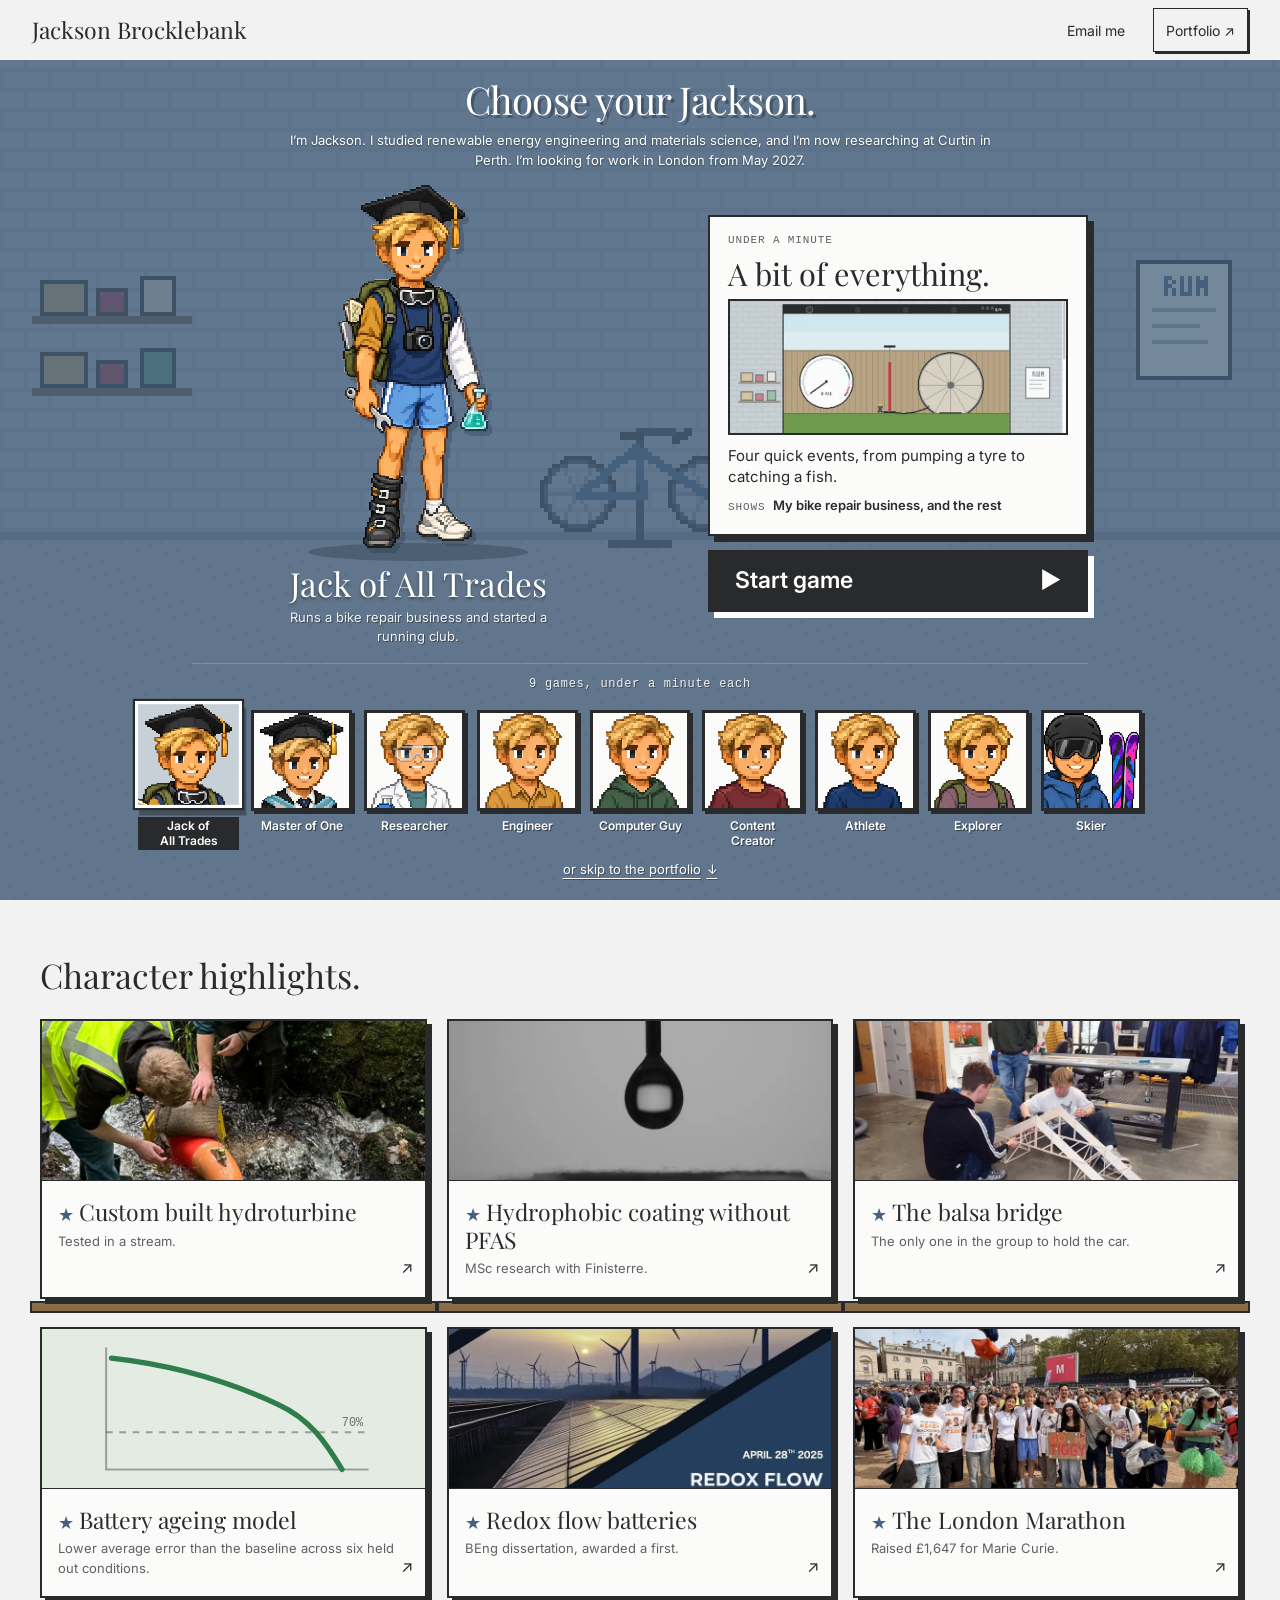
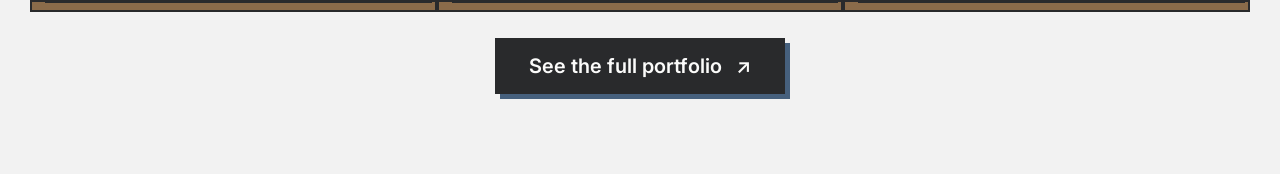
==== commit 053afe2d: "A new share image from the game card select screen, and share text to match Co-Authored-By: Claude O" ====
--- a/index.html
+++ b/index.html
@@ -10,12 +10,12 @@
 <link rel="canonical" href="https://jacksontigerb.github.io/personal-portfolio/">
 <meta property="og:type" content="website">
 <meta property="og:title" content="Jackson Brocklebank · Pick a Jackson">
-<meta property="og:description" content="Nine versions of Jackson. Try the experiments, play the games and see the projects.">
+<meta property="og:description" content="Nine versions of Jackson, nine games of under a minute, and the real projects behind them.">
 <meta property="og:url" content="https://jacksontigerb.github.io/personal-portfolio/">
 <meta property="og:image" content="https://jacksontigerb.github.io/personal-portfolio/assets/site-game.png">
 <meta property="og:image:width" content="1200">
 <meta property="og:image:height" content="750">
-<meta property="og:image:alt" content="Choose your Jackson: nine characters from my portfolio">
+<meta property="og:image:alt" content="Choose your Jackson: the select screen, showing the Researcher and his game, Shed the rain">
 <meta name="twitter:card" content="summary_large_image">
 <link rel="icon" href="data:image/svg+xml,<svg xmlns='http://www.w3.org/2000/svg' viewBox='0 0 64 64'><rect width='64' height='64' fill='%23292a2c'/><text x='32' y='47' font-family='Georgia,serif' font-size='42' font-style='italic' text-anchor='middle' fill='%23f2f2f2'>J</text></svg>">
 <link rel="preconnect" href="https://fonts.googleapis.com">
--- a/assets/games/games.css
+++ b/assets/games/games.css
@@ -94,6 +94,8 @@
 .arcade.has-result .arcade-box{scroll-margin-top:min(180px,22vh);}
 .arcade-best{align-self:center;padding:3px 7px;border:1px solid var(--ink);font:10px/1.3 ui-monospace,monospace;letter-spacing:.08em;color:#8a6414;background:#fff;}
 .arcade-proof{margin:0 0 4px;}
+.arcade-box.is-result>.arcade-text+.arcade-label,.arcade-finale+.arcade-label{margin-top:18px;}
+.real-project.arcade-proof>img{object-position:50% 40%;}
 .arcade-tally{align-self:center;font:11px/1.4 ui-monospace,monospace;letter-spacing:.06em;color:#5f6164;}
 .arcade-how{margin-top:18px;border-top:1px solid #292a2c33;}
 .arcade-how summary,.arcade-source summary{min-height:44px;display:flex;align-items:center;gap:8px;cursor:pointer;font:11px/1.4 ui-monospace,monospace;letter-spacing:.08em;text-transform:uppercase;color:#4a4c4f;list-style:none;}
@@ -258,7 +260,7 @@
 }
 @media(max-width:359px){.route-load b span{display:none;}.route-item small{font-size:11px;}.route-kit li{width:28px;height:28px;}.route-cost{white-space:normal;}}
 
-/* Jackson's decathlon */
+/* A bit of everything */
 .dec-bar{display:flex;align-items:center;justify-content:space-between;flex-wrap:wrap;gap:10px 18px;}
 .dec-bar>div:first-child{flex:1 1 260px;min-width:0;}
 .dec-help{margin:0;font-size:15px;}
@@ -266,15 +268,6 @@
 .dec-buttons kbd{display:inline-block;min-width:1.6em;margin-right:4px;padding:0 4px;border:1px solid currentColor;font:11px/1.5 ui-monospace,monospace;opacity:.7;vertical-align:2px;}
 .dec-action{min-width:150px;user-select:none;-webkit-user-select:none;touch-action:none;}
 .dec-choice{min-width:44px;touch-action:manipulation;}
-.dec-boss{filter:drop-shadow(4px 4px 0 rgba(0,0,0,.2));}
-.dec-medals{list-style:none;margin:14px 0 4px;padding:0;display:grid;grid-template-columns:repeat(5,minmax(0,1fr));gap:6px;}
-.dec-medals li{display:grid;grid-template-columns:auto 1fr;grid-template-rows:auto auto;column-gap:8px;align-items:center;padding:6px 8px;border:1px solid var(--ink);background:#fff;}
-.dec-medals i{grid-row:span 2;width:18px;height:18px;border:2px solid var(--ink);border-radius:50%;background:#e4e4e2;}
-.dec-medals li[data-medal="3"] i{background:#e3b341;}.dec-medals li[data-medal="2"] i{background:#b9c0c7;}.dec-medals li[data-medal="1"] i{background:#b8743a;}
-.dec-medals span{font:10px/1.3 ui-monospace,monospace;letter-spacing:.05em;color:#5f6164;text-transform:uppercase;overflow:hidden;text-overflow:ellipsis;white-space:nowrap;}
-.dec-medals b{font-weight:600;font-size:14px;}
-.dec-medals li[data-medal="0"] b{font-weight:400;color:#5f6164;}
-.dec-bridge{margin:10px 0 14px;}
 
 /* Bridge Test */
 .bridge-car{position:absolute;left:0;top:0;image-rendering:pixelated;transform-origin:50% 90.6%;filter:drop-shadow(4px 4px 0 rgba(0,0,0,.2));}
@@ -315,10 +308,7 @@
   .dec-buttons .arcade-button{flex:1 1 0;padding-inline:6px;}
   .dec-buttons kbd{display:none;}
   .dec-help{font-size:14px;}
-  .dec-medals{grid-template-columns:repeat(2,minmax(0,1fr));gap:4px;}
-  .dec-medals li{padding:4px 6px;column-gap:6px;}
-  .dec-medals b{font-size:13px;}
-  .shot-post{gap:12px;align-items:flex-start;}
+        .shot-post{gap:12px;align-items:flex-start;}
   .shot-thumb{height:120px;}
 }
 @media(max-width:359px){.arcade-tag{font-size:10px;padding:6px 7px;}.rain-hold{min-width:52px;}}
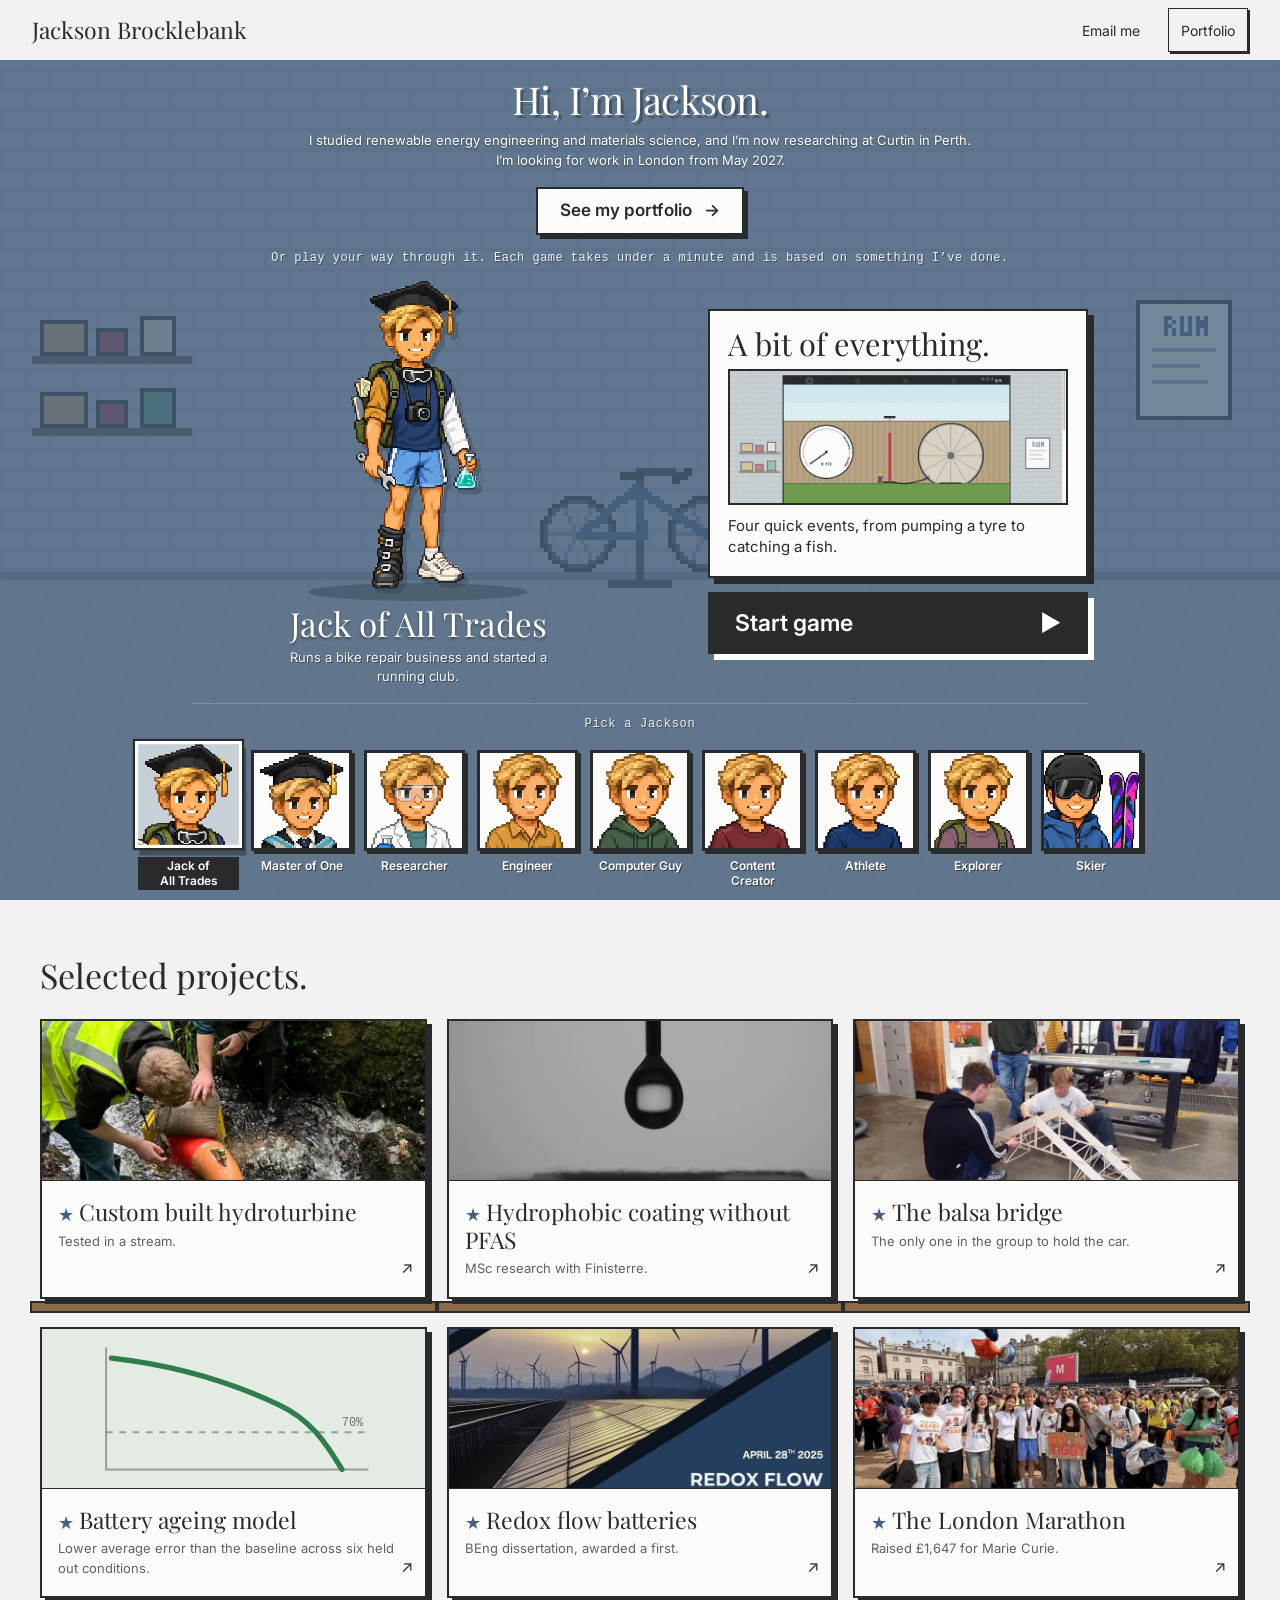
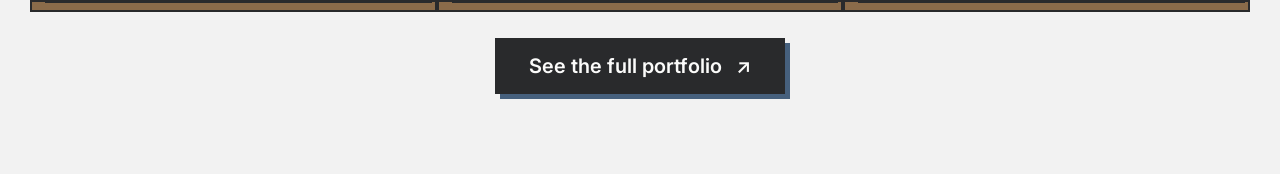
==== commit 2c4f9233: "Homepage says it is a portfolio first: Hi, I'm Jackson, a See my portfolio button, then the games as" ====
--- a/index.html
+++ b/index.html
@@ -4,13 +4,13 @@
 <meta charset="utf-8">
 <script>document.documentElement.className+=' js';(function(){var r=document.documentElement;function w(){r.style.setProperty('--vw',r.clientWidth+'px');}w();addEventListener('resize',w);addEventListener('DOMContentLoaded',w);if(window.ResizeObserver)new ResizeObserver(w).observe(r);})();</script>
 <meta name="viewport" content="width=device-width, initial-scale=1">
-<title>Jackson Brocklebank · Pick a Jackson</title>
-<meta name="description" content="Explore my projects through nine playable versions of me. Looking for work in London from May 2027.">
+<title>Jackson Brocklebank · Portfolio</title>
+<meta name="description" content="Engineering and materials science projects by Jackson Brocklebank, with nine short games that explain them. Looking for work in London from May 2027.">
 <meta name="theme-color" content="#f2f2f2">
 <link rel="canonical" href="https://jacksontigerb.github.io/personal-portfolio/">
 <meta property="og:type" content="website">
-<meta property="og:title" content="Jackson Brocklebank · Pick a Jackson">
-<meta property="og:description" content="Nine versions of Jackson, nine games of under a minute, and the real projects behind them.">
+<meta property="og:title" content="Jackson Brocklebank · Portfolio">
+<meta property="og:description" content="My engineering and materials science projects, and nine games of under a minute that explain them.">
 <meta property="og:url" content="https://jacksontigerb.github.io/personal-portfolio/">
 <meta property="og:image" content="https://jacksontigerb.github.io/personal-portfolio/assets/site-game.png">
 <meta property="og:image:width" content="1200">
@@ -23,7 +23,7 @@
 <link rel="preload" as="style" href="https://fonts.googleapis.com/css2?family=Playfair+Display:ital,wght@0,400;0,700;1,400&family=Inter:wght@400;600&display=swap">
 <link rel="stylesheet" href="https://fonts.googleapis.com/css2?family=Playfair+Display:ital,wght@0,400;0,700;1,400&family=Inter:wght@400;600&display=swap" media="print" onload="this.media='all'">
 <noscript><link rel="stylesheet" href="https://fonts.googleapis.com/css2?family=Playfair+Display:ital,wght@0,400;0,700;1,400&family=Inter:wght@400;600&display=swap"></noscript>
-<link rel="stylesheet" href="assets/home.css?v=14">
+<link rel="stylesheet" href="assets/home.css?v=15">
 <link rel="stylesheet" href="assets/portfolio-polish.css?v=4">
 <link rel="stylesheet" href="assets/games/games.css?v=3">
 </head>
@@ -31,18 +31,23 @@
 <div class="page">
   <nav aria-label="Main navigation">
     <a class="wordmark" href="#top">Jackson Brocklebank</a>
-    <div class="navlinks"><a href="mailto:jacksontiger2004@icloud.com">Email me</a><a class="nav-cv" href="experience.html">Portfolio ↗</a></div>
+    <div class="navlinks"><a href="mailto:jacksontiger2004@icloud.com">Email me</a><a class="nav-cv" href="experience.html">Portfolio</a></div>
   </nav>
   <main>
     <section class="game-hero" id="top" aria-labelledby="game-title">
-      <div class="game-heading"><h1 id="game-title">Choose your Jackson.</h1><p class="home-introduction">I’m Jackson. I studied renewable energy engineering and materials science, and I’m now researching at Curtin in Perth. <span>I’m looking for work in London from May 2027.</span></p></div>
+      <div class="game-heading">
+        <h1 id="game-title">Hi, I’m Jackson.</h1>
+        <p class="home-introduction">I studied renewable energy engineering and materials science, and I’m now researching at Curtin in Perth. <span>I’m looking for work in London from May 2027.</span></p>
+        <a class="hero-portfolio" href="experience.html">See my portfolio <span aria-hidden="true">→</span></a>
+        <p class="game-prompt">Or play your way through it. Each game takes under a minute and is based on something I’ve done.</p>
+      </div>
       <div id="battle" class="game-mount">
         <p class="select-loading">Loading the games… <button type="button">Load games</button></p>
       </div>
       <noscript><p>The game isn’t running in this browser. You can still see what I’ve made below.</p><img class="fallback-jackson" src="assets/char-allrounder.png" width="537" height="840" alt="Pixel art of Jackson with a mix of his outfits"></noscript>
     </section>
     <section class="experience-gallery" id="experience" aria-labelledby="experience-title">
-      <div class="gallery-heading"><div><h2 id="experience-title">Character highlights.</h2></div></div>
+      <div class="gallery-heading"><div><h2 id="experience-title">Selected projects.</h2></div></div>
       <div class="experience-cards">
         <a class="experience-card" href="experience.html?c=builder#p-hydro"><img loading="lazy" decoding="async" src="assets/cards/hydroturbine-800.webp" width="640" height="420" alt="The hydroturbine in a stream"><span class="experience-card-copy"><strong>Custom built hydroturbine</strong><span>Tested in a stream.</span></span><span aria-hidden="true">↗</span></a>
         <a class="experience-card" href="experience.html?c=researcher#p-pfas"><img loading="lazy" decoding="async" src="assets/cards/wca-coating-800.webp" width="640" height="420" alt="A water droplet on coated fabric"><span class="experience-card-copy"><strong>Hydrophobic coating without PFAS</strong><span>MSc research with Finisterre.</span></span><span aria-hidden="true">↗</span></a>
@@ -56,7 +61,7 @@
   </main>
 </div>
 <script src="assets/characters.js?v=9"></script>
-<script src="assets/game-loader.js?v=3"></script>
+<script src="assets/game-loader.js?v=4"></script>
 <script>
 // Existing shared links still reach their project write ups.
 (function(){function legacy(){if(/^#(?:p-[a-z]+|work|current|engineering|education|skills|outside|skiing|sport|travel|content|tools)$/.test(location.hash))location.replace('experience.html'+location.search+location.hash);}legacy();window.addEventListener('hashchange',legacy);})();
--- a/assets/home.css
+++ b/assets/home.css
@@ -23,6 +23,13 @@
 .game-heading h1{margin:0;font:400 clamp(28px,3vw,40px)/1.1 var(--serif);letter-spacing:-.02em;color:#fff;text-shadow:3px 3px 0 rgba(0,0,0,.28);}
 .home-introduction{max-width:720px;margin:10px auto 0;font:13px/1.55 var(--sans);color:#fff;text-shadow:0 1px 2px #0008;text-wrap:pretty;}
 .home-introduction span{white-space:nowrap;}
+.hero-portfolio{display:inline-flex;align-items:center;gap:12px;min-height:48px;margin-top:16px;padding:10px 22px;border:2px solid var(--ink);background:var(--paper);color:var(--ink);font:600 17px/1 var(--sans);text-decoration:none;box-shadow:4px 4px 0 var(--ink);transition:transform .14s,box-shadow .14s;}
+.hero-portfolio>span{transition:translate .2s;}
+.hero-portfolio:hover{transform:translate(-2px,-2px);box-shadow:6px 6px 0 var(--ink);}
+.hero-portfolio:hover>span{translate:3px 0;}
+.hero-portfolio:active{transform:translate(3px,3px);box-shadow:1px 1px 0 var(--ink);}
+.hero-portfolio:focus-visible{outline:3px solid #fff;outline-offset:5px;}
+.game-prompt{margin:14px auto 0;font:12px/1.5 ui-monospace,monospace;letter-spacing:.04em;color:rgba(255,255,255,.9);text-shadow:1px 1px 0 rgba(0,0,0,.35);text-wrap:balance;}
 .game-home.is-playing .game-heading{display:none;}
 .fallback-jackson{height:240px;width:auto;display:block;margin:24px auto;image-rendering:pixelated;}
 .game-mount{flex:1 1 auto;display:flex;flex-direction:column;min-height:0;scroll-margin-top:0;}
@@ -34,8 +41,8 @@
 .select-world::after{content:'';position:absolute;inset:0;background:rgba(var(--accent-rgb),.74);transition:background-color .3s;}
 
 .select{--face:clamp(64px,calc((100svh - var(--nav)) * .12),104px);position:relative;z-index:1;flex:1 1 auto;display:grid;
-  grid-template-columns:minmax(0,1fr) minmax(300px,380px);grid-template-rows:minmax(0,1fr) auto auto;
-  grid-template-areas:"jack side" "controls controls" "skip skip";column-gap:clamp(24px,5vw,64px);
+  grid-template-columns:minmax(0,1fr) minmax(300px,380px);grid-template-rows:minmax(0,1fr) auto;
+  grid-template-areas:"jack side" "controls controls";column-gap:clamp(24px,5vw,64px);
   width:100%;max-width:960px;min-height:0;margin:0 auto;padding:10px 32px 10px;}
 
 /* Jackson */
@@ -52,15 +59,12 @@
 /* The game card and Start, stacked together on the right */
 .select-side{grid-area:side;display:flex;flex-direction:column;justify-content:center;gap:14px;min-width:0;min-height:0;padding-bottom:6px;}
 .select-card{display:flex;flex-direction:column;gap:8px;min-width:0;padding:16px 18px 18px;background:var(--paper);border:2px solid var(--ink);box-shadow:6px 6px 0 var(--ink);}
-.select-card-kicker{display:flex;justify-content:space-between;gap:10px;margin:0;font:11px/1.4 ui-monospace,monospace;letter-spacing:.08em;text-transform:uppercase;color:#5f6164;}
-.select-card-best{color:#8a6414;letter-spacing:.04em;}
+.select-card-best{margin:0;font:11px/1.4 ui-monospace,monospace;text-transform:uppercase;color:#8a6414;letter-spacing:.04em;}
+.select-card-best:empty{display:none;}
 .select-card-best b{font:600 14px/1 system-ui,sans-serif;}
 .select-card-title{margin:0;font:400 clamp(24px,2.4vw,32px)/1.1 var(--serif);}
 .select-card-still{display:block;width:100%;height:auto;aspect-ratio:5/2;object-fit:cover;border:2px solid var(--ink);background:#1f2023;}
 .select-card-line{margin:2px 0 0;font-size:15px;line-height:1.45;}
-.select-card-shows{margin:0;font-size:13px;color:#4a4c4f;}
-.select-card-shows span{font:11px/1.4 ui-monospace,monospace;letter-spacing:.08em;text-transform:uppercase;color:#5f6164;margin-right:4px;}
-.select-card-shows strong{font-weight:600;color:var(--ink);}
 .select-start-wrap{display:flex;}
 .select-start{flex:1;display:flex;align-items:center;justify-content:space-between;gap:22px;min-height:62px;padding:12px 24px;border:3px solid var(--ink);background:var(--ink);color:#fff;font:600 23px/1 var(--sans);box-shadow:6px 6px 0 #fff;cursor:pointer;transition:transform .14s,box-shadow .14s;}
 .select-start>span{transition:translate .2s;}
@@ -90,8 +94,6 @@
   .select-face:hover img{transform:translateY(-4px) scale(1.03);background:color-mix(in srgb,var(--face-colour) 18%,var(--paper));}
   .select-face:has(input:checked):hover img{transform:translateY(-8px) scale(1.08);}
 }
-.select-skip{grid-area:skip;justify-self:center;display:inline-flex;align-items:center;gap:6px;min-height:40px;padding:0 8px;color:#fff;font-size:13px;text-underline-offset:4px;text-shadow:1px 1px 0 rgba(0,0,0,.35);}
-.select-skip:focus-visible{outline-color:#fff;}
 
 /* Start fades the screen out through a circle, and the game fades in the same way. */
 .select-wipe{position:fixed;inset:0;z-index:60;background:var(--ink);clip-path:circle(0% at 50% 50%);pointer-events:none;visibility:hidden;}
@@ -121,6 +123,8 @@
   .select{--face:clamp(60px,calc((100svh - var(--nav)) * .11),92px);padding-top:4px;}
   .game-heading{padding-top:12px;}
   .home-introduction{margin-top:6px;}
+  .hero-portfolio{margin-top:10px;min-height:42px;padding-block:8px;font-size:15px;}
+  .game-prompt{margin-top:10px;}
   .select-card{gap:6px;padding:12px 16px 14px;}
   .select-card-still{aspect-ratio:3;}
   .select-card-line{font-size:14px;}
@@ -146,15 +150,16 @@
   .game-heading h1{font-size:28px;}
   .home-introduction{font-size:12px;max-width:48ch;margin-top:6px;}
   .home-introduction span{white-space:normal;}
+  .hero-portfolio{min-height:44px;margin-top:10px;padding:8px 18px;font-size:15px;box-shadow:3px 3px 0 var(--ink);}
+  .game-prompt{margin-top:10px;font-size:11px;max-width:40ch;}
   .select{--face:72px;grid-template-columns:minmax(0,1fr) minmax(0,1.15fr);grid-template-rows:auto auto auto auto;
-    grid-template-areas:"jack card" "controls controls" "start start" "skip skip";align-content:center;column-gap:12px;padding:10px 16px max(6px,env(safe-area-inset-bottom));}
+    grid-template-areas:"jack card" "controls controls" "start start";align-content:center;column-gap:12px;padding:10px 16px max(6px,env(safe-area-inset-bottom));}
   .select-side{display:contents;}
   .select-card{grid-area:card;align-self:end;gap:5px;padding:9px 10px 11px;box-shadow:4px 4px 0 var(--ink);}
-  .select-card-kicker{font-size:9px;flex-direction:column;gap:0;}
+  .select-card-best{font-size:9px;}
   .select-card-title{font-size:19px;}
   .select-card-still{border-width:1px;}
   .select-card-line{font-size:12px;line-height:1.35;}
-  .select-card-shows{display:none;}
   .select-stage{flex:none;height:clamp(170px,calc(100svh - 620px),240px);margin-bottom:10px;}
   .select-stage::before{height:14px;bottom:-6px;}
   .select-copy{min-height:0;}
@@ -176,10 +181,10 @@
   .select-start{min-height:56px;font-size:21px;box-shadow:4px 4px 0 var(--ink);border-color:#fff;}
   .select-start:hover{box-shadow:6px 6px 0 var(--ink);}
   .select-start:active{box-shadow:1px 1px 0 var(--ink);}
-  .select-skip{margin-top:4px;}
 }
 @media(max-width:760px) and (max-height:700px){
   .home-introduction{display:none;}
+  .game-prompt{display:none;}
   .select-stage{height:150px;}
   .select-card-line{display:none;}
 }
@@ -230,6 +235,6 @@
   *,*::before,*::after{scroll-behavior:auto!important;transition:none!important;}
   .select *,.select *::before,.select *::after{animation:none!important;}
   .select-ghost,.select-wipe{display:none!important;}
-  .experience-card:hover,.more-experience:hover,.more-experience:active,.select-start:hover,.select-start:active{transform:none;}
+  .experience-card:hover,.more-experience:hover,.more-experience:active,.select-start:hover,.select-start:active,.hero-portfolio:hover,.hero-portfolio:active{transform:none;}
 }
 @media print{nav,.game-hero,.more-experience-wrap{display:none!important;}.page{padding:0;}.experience-gallery{padding-top:0;}.experience-cards{grid-template-columns:repeat(3,1fr);}.experience-card img,.experience-curve{display:none;}.experience-card{break-inside:avoid;box-shadow:none;}.experience-card::after{display:none;}}
--- a/assets/games/games.css
+++ b/assets/games/games.css
@@ -258,6 +258,8 @@
   .route-key{width:min(240px,calc(100% - 24px));}
   .route-key:not([open]){width:auto;}
 }
+/* Short phones: names and weights only, so all five fit; tapping one still explains it. */
+@media(max-width:760px) and (max-height:700px){.route-item small{display:none;}.route-item{min-height:44px;align-items:center;}.route-pack{gap:5px;}}
 @media(max-width:359px){.route-load b span{display:none;}.route-item small{font-size:11px;}.route-kit li{width:28px;height:28px;}.route-cost{white-space:normal;}}
 
 /* A bit of everything */
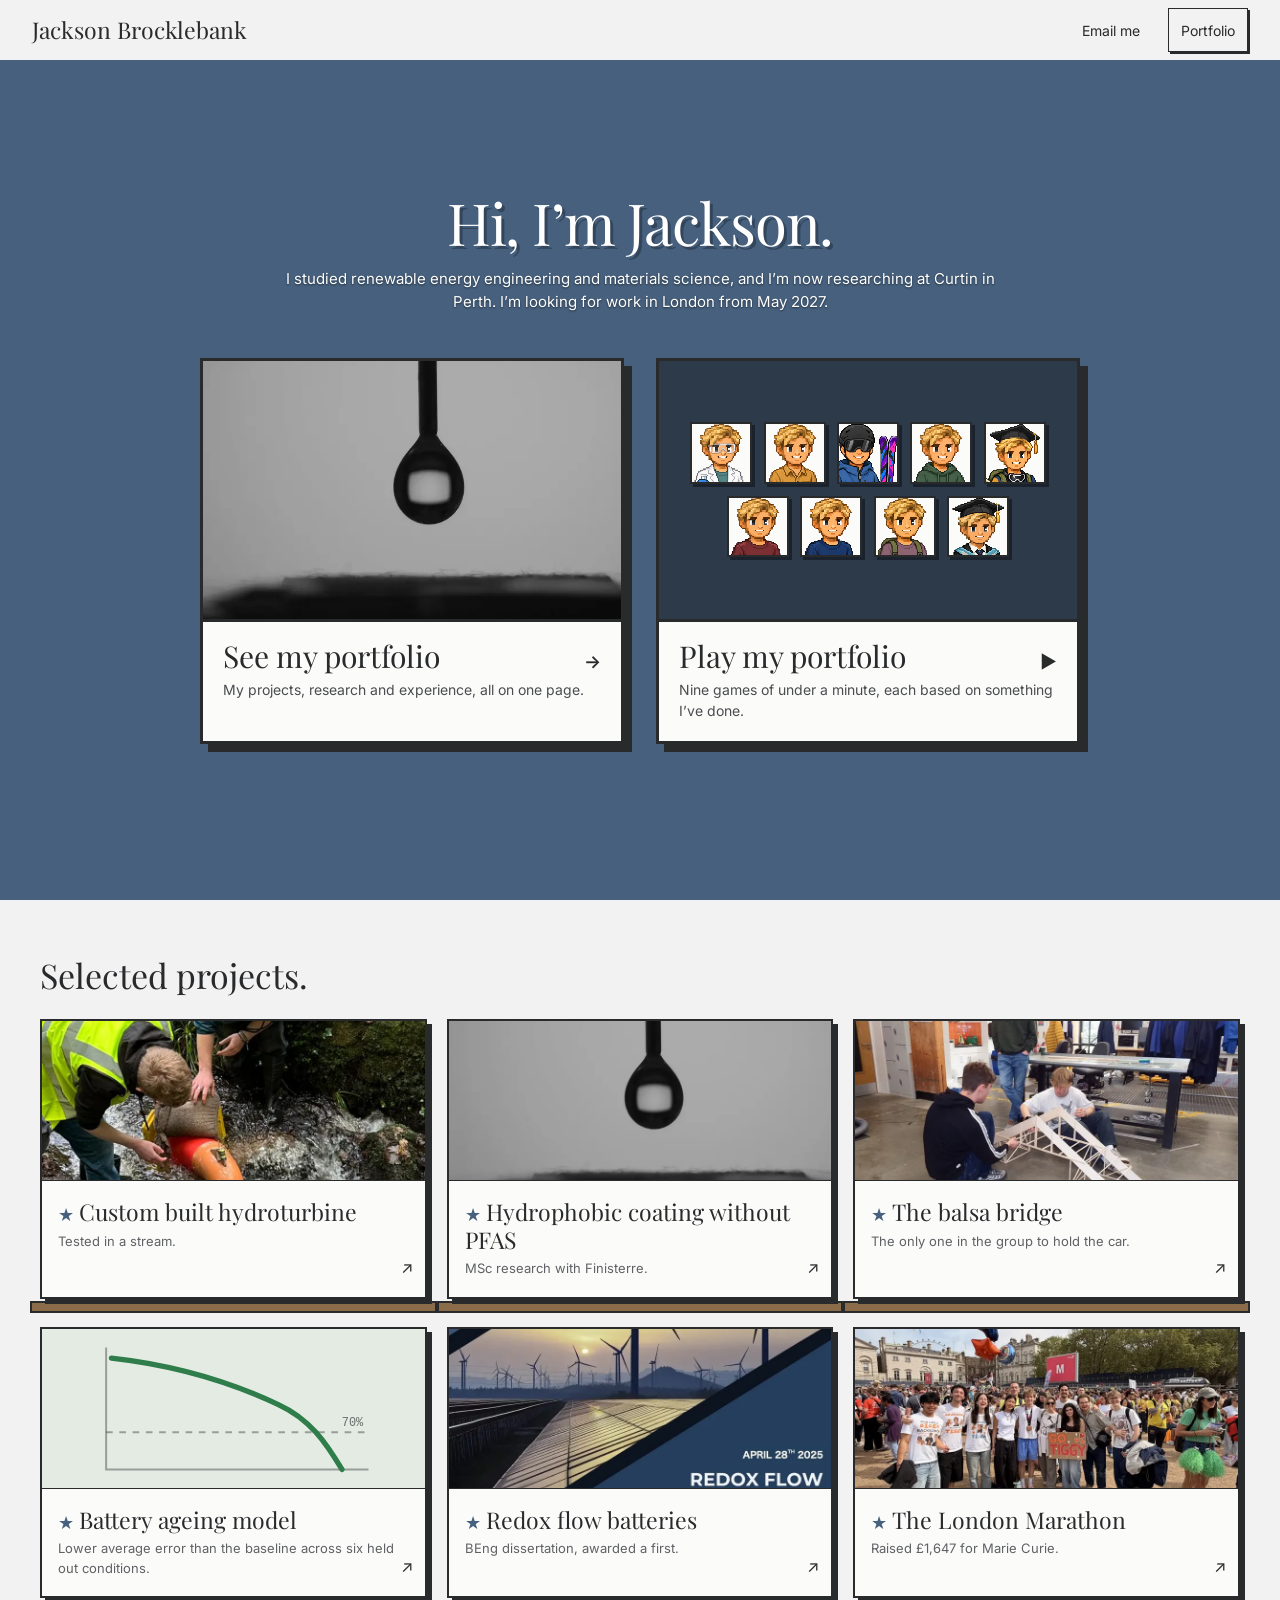
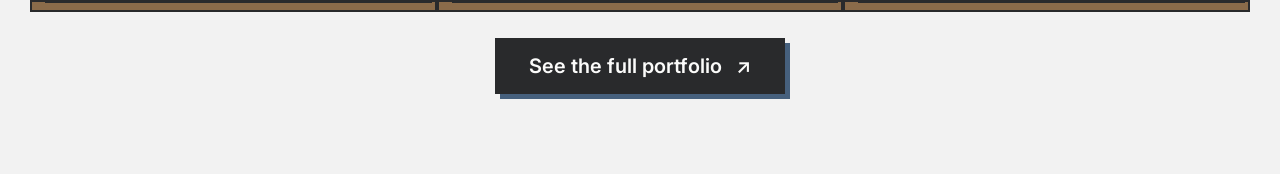
==== commit f32d2b83: "Homepage becomes two doors: See my portfolio or Play my portfolio The character select moves to play" ====
--- a/index.html
+++ b/index.html
@@ -5,12 +5,12 @@
 <script>document.documentElement.className+=' js';(function(){var r=document.documentElement;function w(){r.style.setProperty('--vw',r.clientWidth+'px');}w();addEventListener('resize',w);addEventListener('DOMContentLoaded',w);if(window.ResizeObserver)new ResizeObserver(w).observe(r);})();</script>
 <meta name="viewport" content="width=device-width, initial-scale=1">
 <title>Jackson Brocklebank · Portfolio</title>
-<meta name="description" content="Engineering and materials science projects by Jackson Brocklebank, with nine short games that explain them. Looking for work in London from May 2027.">
+<meta name="description" content="Engineering and materials science projects by Jackson Brocklebank. Read the portfolio, or play it as nine short games. Looking for work in London from May 2027.">
 <meta name="theme-color" content="#f2f2f2">
 <link rel="canonical" href="https://jacksontigerb.github.io/personal-portfolio/">
 <meta property="og:type" content="website">
 <meta property="og:title" content="Jackson Brocklebank · Portfolio">
-<meta property="og:description" content="My engineering and materials science projects, and nine games of under a minute that explain them.">
+<meta property="og:description" content="My engineering and materials science projects. Read them, or play them as nine games of under a minute.">
 <meta property="og:url" content="https://jacksontigerb.github.io/personal-portfolio/">
 <meta property="og:image" content="https://jacksontigerb.github.io/personal-portfolio/assets/site-game.png">
 <meta property="og:image:width" content="1200">
@@ -23,28 +23,31 @@
 <link rel="preload" as="style" href="https://fonts.googleapis.com/css2?family=Playfair+Display:ital,wght@0,400;0,700;1,400&family=Inter:wght@400;600&display=swap">
 <link rel="stylesheet" href="https://fonts.googleapis.com/css2?family=Playfair+Display:ital,wght@0,400;0,700;1,400&family=Inter:wght@400;600&display=swap" media="print" onload="this.media='all'">
 <noscript><link rel="stylesheet" href="https://fonts.googleapis.com/css2?family=Playfair+Display:ital,wght@0,400;0,700;1,400&family=Inter:wght@400;600&display=swap"></noscript>
-<link rel="stylesheet" href="assets/home.css?v=15">
+<link rel="stylesheet" href="assets/home.css?v=16">
 <link rel="stylesheet" href="assets/portfolio-polish.css?v=4">
-<link rel="stylesheet" href="assets/games/games.css?v=3">
 </head>
-<body class="game-home">
+<body class="door-home">
 <div class="page">
   <nav aria-label="Main navigation">
     <a class="wordmark" href="#top">Jackson Brocklebank</a>
     <div class="navlinks"><a href="mailto:jacksontiger2004@icloud.com">Email me</a><a class="nav-cv" href="experience.html">Portfolio</a></div>
   </nav>
   <main>
-    <section class="game-hero" id="top" aria-labelledby="game-title">
-      <div class="game-heading">
-        <h1 id="game-title">Hi, I’m Jackson.</h1>
+    <section class="doors" id="top" aria-labelledby="door-title">
+      <div class="doors-heading">
+        <h1 id="door-title">Hi, I’m Jackson.</h1>
         <p class="home-introduction">I studied renewable energy engineering and materials science, and I’m now researching at Curtin in Perth. <span>I’m looking for work in London from May 2027.</span></p>
-        <a class="hero-portfolio" href="experience.html">See my portfolio <span aria-hidden="true">→</span></a>
-        <p class="game-prompt">Or play your way through it. Each game takes under a minute and is based on something I’ve done.</p>
       </div>
-      <div id="battle" class="game-mount">
-        <p class="select-loading">Loading the games… <button type="button">Load games</button></p>
+      <div class="door-pair">
+        <a class="door door-read" href="experience.html">
+          <span class="door-art"><img src="assets/cards/wca-coating-800.webp" width="640" height="420" alt="" decoding="async"></span>
+          <span class="door-copy"><strong>See my portfolio <span aria-hidden="true">→</span></strong><span>My projects, research and experience, all on one page.</span></span>
+        </a>
+        <a class="door door-play" href="play.html">
+          <span class="door-art" aria-hidden="true"><span class="door-faces"><img src="assets/face-researcher.webp" width="240" height="240" alt=""><img src="assets/face-builder.webp" width="240" height="240" alt=""><img src="assets/face-skier.webp" width="240" height="240" alt=""><img src="assets/face-operator.webp" width="240" height="240" alt=""><img src="assets/face-allrounder.webp" width="240" height="240" alt=""><img src="assets/face-creator.webp" width="240" height="240" alt=""><img src="assets/face-rider.webp" width="240" height="240" alt=""><img src="assets/face-wanderer.webp" width="240" height="240" alt=""><img src="assets/face-master.webp" width="240" height="240" alt=""></span></span>
+          <span class="door-copy"><strong>Play my portfolio <span aria-hidden="true">▶</span></strong><span>Nine games of under a minute, each based on something I’ve done.</span></span>
+        </a>
       </div>
-      <noscript><p>The game isn’t running in this browser. You can still see what I’ve made below.</p><img class="fallback-jackson" src="assets/char-allrounder.png" width="537" height="840" alt="Pixel art of Jackson with a mix of his outfits"></noscript>
     </section>
     <section class="experience-gallery" id="experience" aria-labelledby="experience-title">
       <div class="gallery-heading"><div><h2 id="experience-title">Selected projects.</h2></div></div>
@@ -60,11 +63,9 @@
     </section>
   </main>
 </div>
-<script src="assets/characters.js?v=9"></script>
-<script src="assets/game-loader.js?v=4"></script>
 <script>
 // Existing shared links still reach their project write ups.
-(function(){function legacy(){if(/^#(?:p-[a-z]+|work|current|engineering|education|skills|outside|skiing|sport|travel|content|tools)$/.test(location.hash))location.replace('experience.html'+location.search+location.hash);}legacy();window.addEventListener('hashchange',legacy);})();
+(function(){function legacy(){if(/^#(?:p-[a-z]+|work|current|engineering|education|skills|outside|skiing|sport|travel|content|tools)$/.test(location.hash))location.replace('experience.html'+location.search+location.hash);else if(location.hash==='#battle')location.replace('play.html'+location.search);}legacy();window.addEventListener('hashchange',legacy);})();
 </script>
 </body>
 </html>
--- a/assets/home.css
+++ b/assets/home.css
@@ -23,12 +23,6 @@
 .game-heading h1{margin:0;font:400 clamp(28px,3vw,40px)/1.1 var(--serif);letter-spacing:-.02em;color:#fff;text-shadow:3px 3px 0 rgba(0,0,0,.28);}
 .home-introduction{max-width:720px;margin:10px auto 0;font:13px/1.55 var(--sans);color:#fff;text-shadow:0 1px 2px #0008;text-wrap:pretty;}
 .home-introduction span{white-space:nowrap;}
-.hero-portfolio{display:inline-flex;align-items:center;gap:12px;min-height:48px;margin-top:16px;padding:10px 22px;border:2px solid var(--ink);background:var(--paper);color:var(--ink);font:600 17px/1 var(--sans);text-decoration:none;box-shadow:4px 4px 0 var(--ink);transition:transform .14s,box-shadow .14s;}
-.hero-portfolio>span{transition:translate .2s;}
-.hero-portfolio:hover{transform:translate(-2px,-2px);box-shadow:6px 6px 0 var(--ink);}
-.hero-portfolio:hover>span{translate:3px 0;}
-.hero-portfolio:active{transform:translate(3px,3px);box-shadow:1px 1px 0 var(--ink);}
-.hero-portfolio:focus-visible{outline:3px solid #fff;outline-offset:5px;}
 .game-prompt{margin:14px auto 0;font:12px/1.5 ui-monospace,monospace;letter-spacing:.04em;color:rgba(255,255,255,.9);text-shadow:1px 1px 0 rgba(0,0,0,.35);text-wrap:balance;}
 .game-home.is-playing .game-heading{display:none;}
 .fallback-jackson{height:240px;width:auto;display:block;margin:24px auto;image-rendering:pixelated;}
@@ -123,8 +117,7 @@
   .select{--face:clamp(60px,calc((100svh - var(--nav)) * .11),92px);padding-top:4px;}
   .game-heading{padding-top:12px;}
   .home-introduction{margin-top:6px;}
-  .hero-portfolio{margin-top:10px;min-height:42px;padding-block:8px;font-size:15px;}
-  .game-prompt{margin-top:10px;}
+    .game-prompt{margin-top:10px;}
   .select-card{gap:6px;padding:12px 16px 14px;}
   .select-card-still{aspect-ratio:3;}
   .select-card-line{font-size:14px;}
@@ -150,8 +143,7 @@
   .game-heading h1{font-size:28px;}
   .home-introduction{font-size:12px;max-width:48ch;margin-top:6px;}
   .home-introduction span{white-space:normal;}
-  .hero-portfolio{min-height:44px;margin-top:10px;padding:8px 18px;font-size:15px;box-shadow:3px 3px 0 var(--ink);}
-  .game-prompt{margin-top:10px;font-size:11px;max-width:40ch;}
+    .game-prompt{margin-top:10px;font-size:11px;max-width:40ch;}
   .select{--face:72px;grid-template-columns:minmax(0,1fr) minmax(0,1.15fr);grid-template-rows:auto auto auto auto;
     grid-template-areas:"jack card" "controls controls" "start start";align-content:center;column-gap:12px;padding:10px 16px max(6px,env(safe-area-inset-bottom));}
   .select-side{display:contents;}
@@ -195,7 +187,42 @@
   .select-name{font-size:18px;}
 }
 
-/* ===== Highlights: always under the game, so the page scrolls straight to the work. ===== */
+/* ===== The homepage: two ways in, read the portfolio or play it. ===== */
+.doors{display:flex;flex-direction:column;justify-content:center;gap:clamp(24px,5vh,44px);min-height:calc(100svh - var(--nav));margin-inline:calc(50% - var(--vw,100vw) / 2);padding:32px 32px 56px;background:var(--accent);}
+.doors-heading{text-align:center;}
+.doors-heading h1{margin:0;font:400 clamp(36px,4.6vw,58px)/1.05 var(--serif);letter-spacing:-.02em;color:#fff;text-shadow:3px 3px 0 rgba(0,0,0,.28);}
+.doors-heading .home-introduction{margin-top:14px;font-size:15px;}
+.door-pair{display:grid;grid-template-columns:repeat(2,minmax(0,1fr));gap:32px;width:100%;max-width:880px;margin:0 auto;}
+.door{display:flex;flex-direction:column;min-width:0;border:3px solid var(--ink);background:var(--paper);color:var(--ink);text-decoration:none;box-shadow:8px 8px 0 var(--ink);transition:transform .14s,box-shadow .14s;}
+.door:hover{transform:translate(-3px,-3px);box-shadow:11px 11px 0 var(--ink);}
+.door:active{transform:translate(4px,4px);box-shadow:2px 2px 0 var(--ink);}
+.door:focus-visible{outline:3px solid #fff;outline-offset:6px;}
+.door-art{display:block;aspect-ratio:16/10;overflow:hidden;border-bottom:3px solid var(--ink);background:#2c3a4a;}
+.door-art>img{display:block;width:100%;height:100%;object-fit:cover;}
+.door-faces{display:flex;flex-wrap:wrap;justify-content:center;align-content:center;gap:12px 3%;height:100%;padding:16px;}
+.door-faces img{width:16%;height:auto;aspect-ratio:1;border:2px solid var(--ink);background:var(--paper);box-shadow:3px 3px 0 #0006;image-rendering:pixelated;}
+.door-copy{display:flex;flex-direction:column;gap:6px;padding:18px 20px 20px;}
+.door-copy strong{display:flex;justify-content:space-between;align-items:baseline;gap:12px;font:400 clamp(24px,2.4vw,30px)/1.1 var(--serif);}
+.door-copy strong span{font:600 18px/1 var(--sans);transition:translate .2s;}
+.door:hover .door-copy strong span{translate:4px 0;}
+.door-copy>span{font-size:14px;line-height:1.5;color:#4a4c4f;}
+@media(max-width:760px){
+  .doors{justify-content:flex-start;gap:24px;min-height:0;padding:28px 16px 40px;}
+  .doors-heading h1{font-size:36px;}
+  .doors-heading .home-introduction{font-size:13px;}
+  .door-pair{grid-template-columns:1fr;gap:20px;}
+  .door{display:grid;grid-template-columns:112px minmax(0,1fr);box-shadow:5px 5px 0 var(--ink);}
+  .door:hover{box-shadow:7px 7px 0 var(--ink);}
+  .door-art{aspect-ratio:auto;min-height:112px;border-bottom:0;border-right:3px solid var(--ink);}
+  .door-faces{gap:6px;padding:10px;}
+  .door-faces img{width:42%;border-width:1px;box-shadow:2px 2px 0 #0006;}
+  .door-faces img:nth-child(n+5){display:none;}
+  .door-copy{justify-content:center;padding:14px 16px;}
+  .door-copy strong{font-size:22px;}
+  .door-copy>span{font-size:13px;}
+}
+
+/* ===== Highlights: under the two doors, so the page scrolls straight to the work. ===== */
 .experience-gallery{padding:48px 0 80px;scroll-margin-top:16px;}
 .gallery-heading{display:flex;justify-content:space-between;align-items:end;gap:20px;margin-bottom:24px;}
 .eyebrow{font:11px/1.4 ui-monospace,monospace;text-transform:uppercase;letter-spacing:.08em;color:#5f6164;}
@@ -235,6 +262,5 @@
   *,*::before,*::after{scroll-behavior:auto!important;transition:none!important;}
   .select *,.select *::before,.select *::after{animation:none!important;}
   .select-ghost,.select-wipe{display:none!important;}
-  .experience-card:hover,.more-experience:hover,.more-experience:active,.select-start:hover,.select-start:active,.hero-portfolio:hover,.hero-portfolio:active{transform:none;}
-}
-@media print{nav,.game-hero,.more-experience-wrap{display:none!important;}.page{padding:0;}.experience-gallery{padding-top:0;}.experience-cards{grid-template-columns:repeat(3,1fr);}.experience-card img,.experience-curve{display:none;}.experience-card{break-inside:avoid;box-shadow:none;}.experience-card::after{display:none;}}
+  .experience-card:hover,.more-experience:hover,.more-experience:active,.select-start:hover,.select-start:active,}
+@media print{nav,.game-hero,.doors,.more-experience-wrap{display:none!important;}.page{padding:0;}.experience-gallery{padding-top:0;}.experience-cards{grid-template-columns:repeat(3,1fr);}.experience-card img,.experience-curve{display:none;}.experience-card{break-inside:avoid;box-shadow:none;}.experience-card::after{display:none;}}
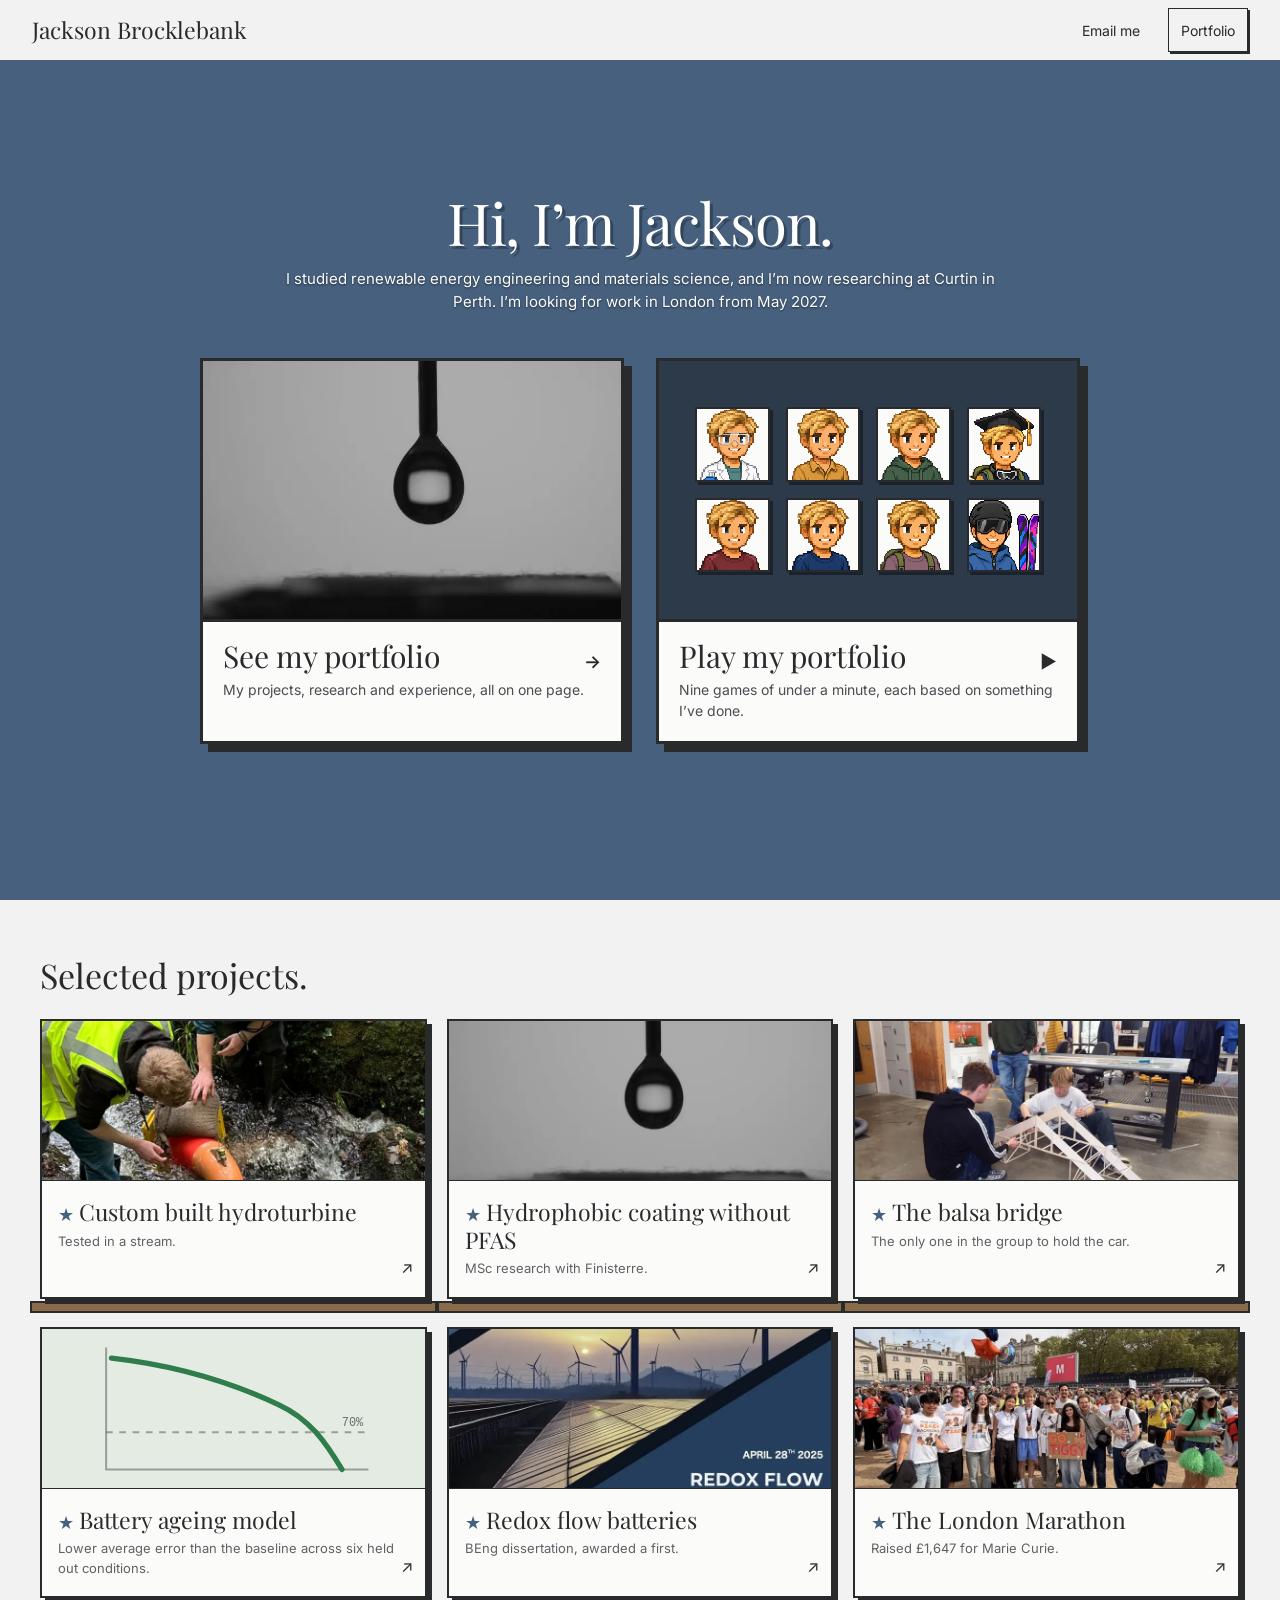
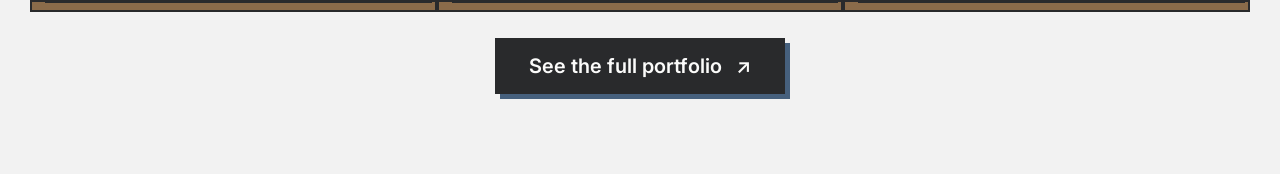
==== commit ef6068e7: "Play my portfolio card: eight faces in an even four by two grid Co-Authored-By: Claude Opus 5.5 <nor" ====
--- a/index.html
+++ b/index.html
@@ -23,7 +23,7 @@
 <link rel="preload" as="style" href="https://fonts.googleapis.com/css2?family=Playfair+Display:ital,wght@0,400;0,700;1,400&family=Inter:wght@400;600&display=swap">
 <link rel="stylesheet" href="https://fonts.googleapis.com/css2?family=Playfair+Display:ital,wght@0,400;0,700;1,400&family=Inter:wght@400;600&display=swap" media="print" onload="this.media='all'">
 <noscript><link rel="stylesheet" href="https://fonts.googleapis.com/css2?family=Playfair+Display:ital,wght@0,400;0,700;1,400&family=Inter:wght@400;600&display=swap"></noscript>
-<link rel="stylesheet" href="assets/home.css?v=16">
+<link rel="stylesheet" href="assets/home.css?v=17">
 <link rel="stylesheet" href="assets/portfolio-polish.css?v=4">
 </head>
 <body class="door-home">
@@ -44,7 +44,7 @@
           <span class="door-copy"><strong>See my portfolio <span aria-hidden="true">→</span></strong><span>My projects, research and experience, all on one page.</span></span>
         </a>
         <a class="door door-play" href="play.html">
-          <span class="door-art" aria-hidden="true"><span class="door-faces"><img src="assets/face-researcher.webp" width="240" height="240" alt=""><img src="assets/face-builder.webp" width="240" height="240" alt=""><img src="assets/face-skier.webp" width="240" height="240" alt=""><img src="assets/face-operator.webp" width="240" height="240" alt=""><img src="assets/face-allrounder.webp" width="240" height="240" alt=""><img src="assets/face-creator.webp" width="240" height="240" alt=""><img src="assets/face-rider.webp" width="240" height="240" alt=""><img src="assets/face-wanderer.webp" width="240" height="240" alt=""><img src="assets/face-master.webp" width="240" height="240" alt=""></span></span>
+          <span class="door-art" aria-hidden="true"><span class="door-faces"><img src="assets/face-researcher.webp" width="240" height="240" alt=""><img src="assets/face-builder.webp" width="240" height="240" alt=""><img src="assets/face-operator.webp" width="240" height="240" alt=""><img src="assets/face-allrounder.webp" width="240" height="240" alt=""><img src="assets/face-creator.webp" width="240" height="240" alt=""><img src="assets/face-rider.webp" width="240" height="240" alt=""><img src="assets/face-wanderer.webp" width="240" height="240" alt=""><img src="assets/face-skier.webp" width="240" height="240" alt=""></span></span>
           <span class="door-copy"><strong>Play my portfolio <span aria-hidden="true">▶</span></strong><span>Nine games of under a minute, each based on something I’ve done.</span></span>
         </a>
       </div>
--- a/assets/home.css
+++ b/assets/home.css
@@ -199,8 +199,8 @@
 .door:focus-visible{outline:3px solid #fff;outline-offset:6px;}
 .door-art{display:block;aspect-ratio:16/10;overflow:hidden;border-bottom:3px solid var(--ink);background:#2c3a4a;}
 .door-art>img{display:block;width:100%;height:100%;object-fit:cover;}
-.door-faces{display:flex;flex-wrap:wrap;justify-content:center;align-content:center;gap:12px 3%;height:100%;padding:16px;}
-.door-faces img{width:16%;height:auto;aspect-ratio:1;border:2px solid var(--ink);background:var(--paper);box-shadow:3px 3px 0 #0006;image-rendering:pixelated;}
+.door-faces{display:grid;grid-template-columns:repeat(4,minmax(0,1fr));align-content:center;gap:clamp(8px,1.6vw,16px);height:100%;padding:clamp(14px,2.4vw,26px) clamp(18px,3.4vw,36px);}
+.door-faces img{width:100%;height:auto;aspect-ratio:1;border:2px solid var(--ink);background:var(--paper);box-shadow:3px 3px 0 #0006;image-rendering:pixelated;}
 .door-copy{display:flex;flex-direction:column;gap:6px;padding:18px 20px 20px;}
 .door-copy strong{display:flex;justify-content:space-between;align-items:baseline;gap:12px;font:400 clamp(24px,2.4vw,30px)/1.1 var(--serif);}
 .door-copy strong span{font:600 18px/1 var(--sans);transition:translate .2s;}
@@ -214,8 +214,8 @@
   .door{display:grid;grid-template-columns:112px minmax(0,1fr);box-shadow:5px 5px 0 var(--ink);}
   .door:hover{box-shadow:7px 7px 0 var(--ink);}
   .door-art{aspect-ratio:auto;min-height:112px;border-bottom:0;border-right:3px solid var(--ink);}
-  .door-faces{gap:6px;padding:10px;}
-  .door-faces img{width:42%;border-width:1px;box-shadow:2px 2px 0 #0006;}
+  .door-faces{grid-template-columns:repeat(2,minmax(0,1fr));gap:8px;padding:12px;}
+  .door-faces img{border-width:1px;box-shadow:2px 2px 0 #0006;}
   .door-faces img:nth-child(n+5){display:none;}
   .door-copy{justify-content:center;padding:14px 16px;}
   .door-copy strong{font-size:22px;}
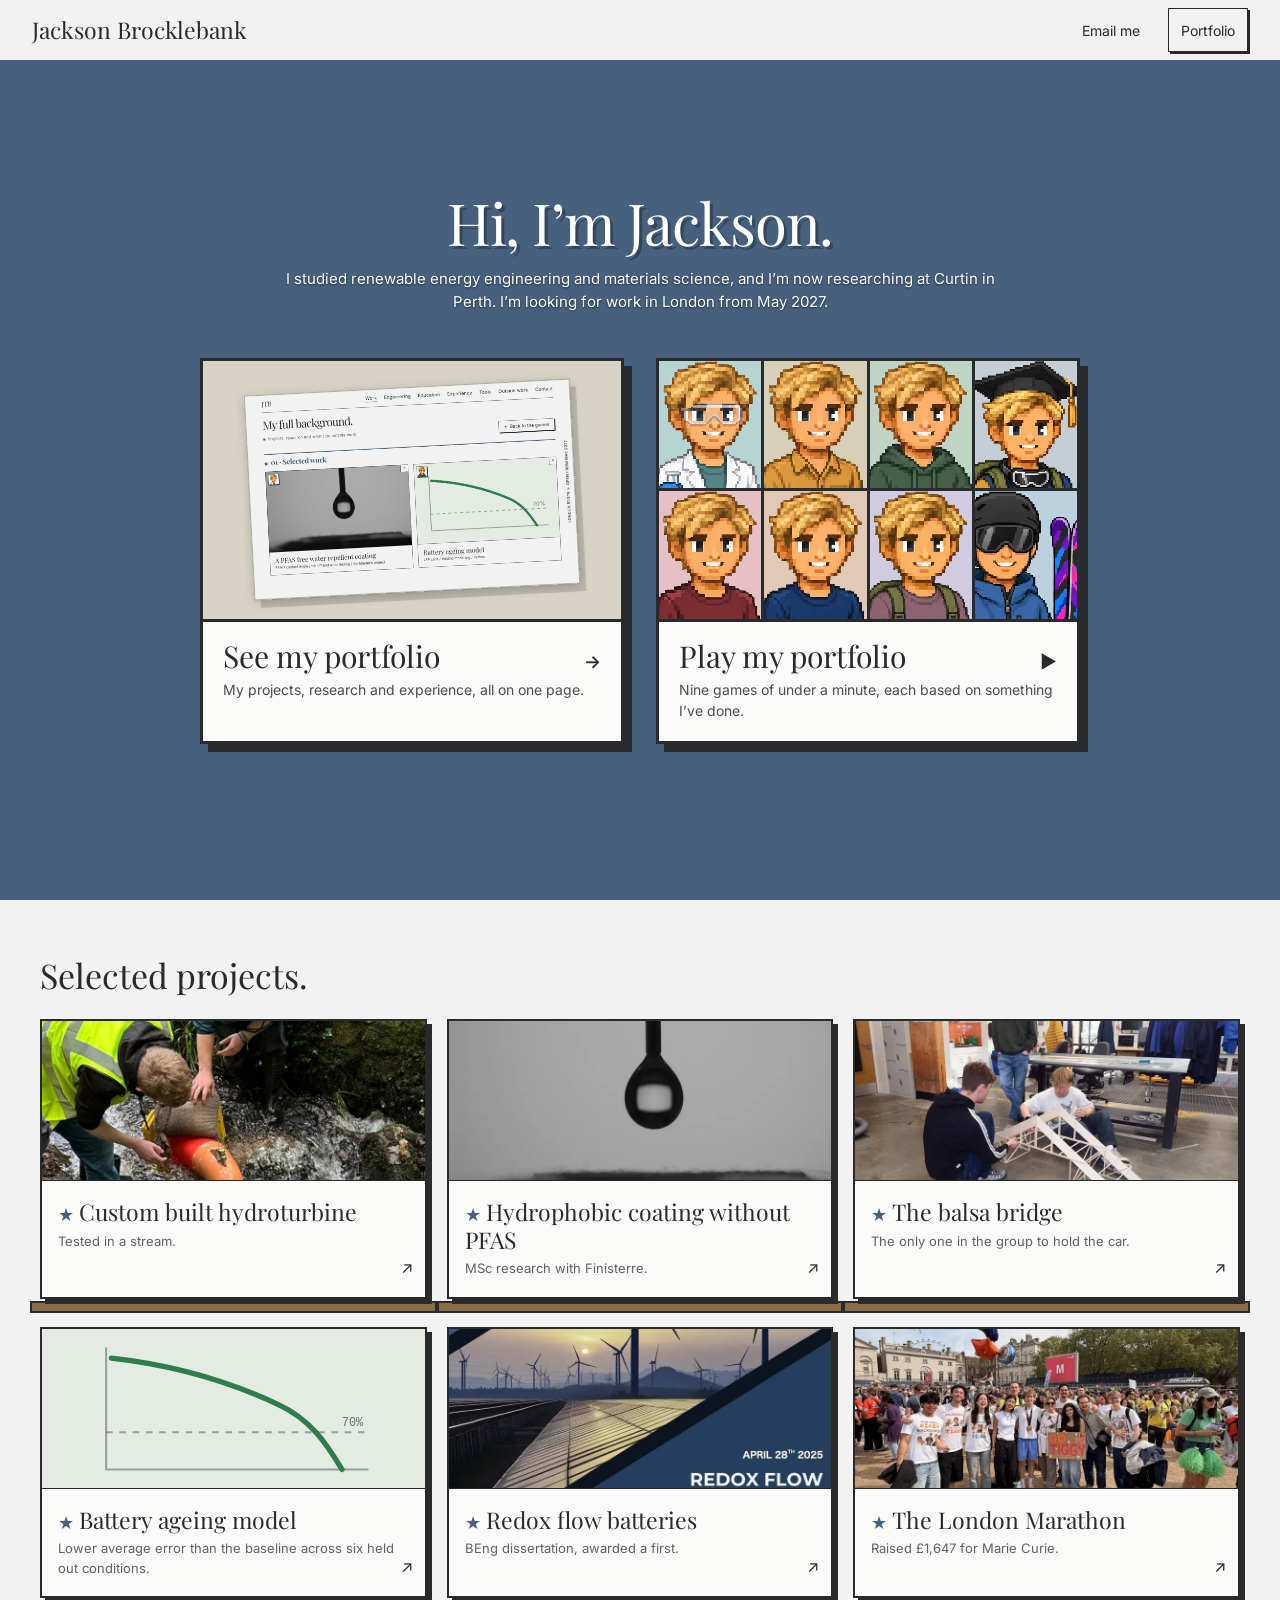
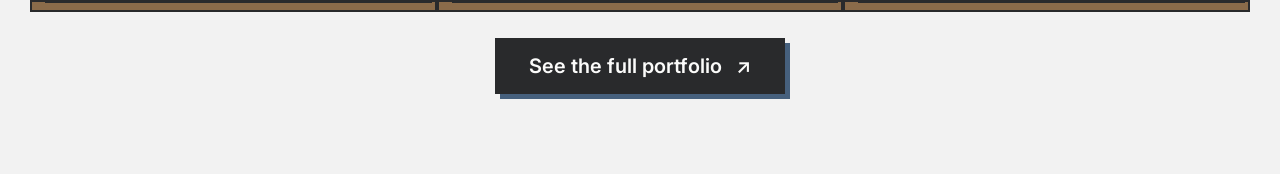
==== commit a32ae160: "Doors: a snapshot of the portfolio page on the read card, and the eight faces filling the play card " ====
--- a/index.html
+++ b/index.html
@@ -23,7 +23,7 @@
 <link rel="preload" as="style" href="https://fonts.googleapis.com/css2?family=Playfair+Display:ital,wght@0,400;0,700;1,400&family=Inter:wght@400;600&display=swap">
 <link rel="stylesheet" href="https://fonts.googleapis.com/css2?family=Playfair+Display:ital,wght@0,400;0,700;1,400&family=Inter:wght@400;600&display=swap" media="print" onload="this.media='all'">
 <noscript><link rel="stylesheet" href="https://fonts.googleapis.com/css2?family=Playfair+Display:ital,wght@0,400;0,700;1,400&family=Inter:wght@400;600&display=swap"></noscript>
-<link rel="stylesheet" href="assets/home.css?v=17">
+<link rel="stylesheet" href="assets/home.css?v=18">
 <link rel="stylesheet" href="assets/portfolio-polish.css?v=4">
 </head>
 <body class="door-home">
@@ -40,11 +40,11 @@
       </div>
       <div class="door-pair">
         <a class="door door-read" href="experience.html">
-          <span class="door-art"><img src="assets/cards/wca-coating-800.webp" width="640" height="420" alt="" decoding="async"></span>
+          <span class="door-art door-sheet"><img src="assets/cards/portfolio-page.jpg" width="1280" height="800" alt="" decoding="async"></span>
           <span class="door-copy"><strong>See my portfolio <span aria-hidden="true">→</span></strong><span>My projects, research and experience, all on one page.</span></span>
         </a>
         <a class="door door-play" href="play.html">
-          <span class="door-art" aria-hidden="true"><span class="door-faces"><img src="assets/face-researcher.webp" width="240" height="240" alt=""><img src="assets/face-builder.webp" width="240" height="240" alt=""><img src="assets/face-operator.webp" width="240" height="240" alt=""><img src="assets/face-allrounder.webp" width="240" height="240" alt=""><img src="assets/face-creator.webp" width="240" height="240" alt=""><img src="assets/face-rider.webp" width="240" height="240" alt=""><img src="assets/face-wanderer.webp" width="240" height="240" alt=""><img src="assets/face-skier.webp" width="240" height="240" alt=""></span></span>
+          <span class="door-art" aria-hidden="true"><span class="door-faces"><img src="assets/face-researcher.webp" width="240" height="240" alt="" style="--face-colour:#137975"><img src="assets/face-builder.webp" width="240" height="240" alt="" style="--face-colour:#7d6a1a"><img src="assets/face-operator.webp" width="240" height="240" alt="" style="--face-colour:#2f7d4a"><img src="assets/face-allrounder.webp" width="240" height="240" alt="" style="--face-colour:#46607d"><img src="assets/face-creator.webp" width="240" height="240" alt="" style="--face-colour:#b23a48"><img src="assets/face-rider.webp" width="240" height="240" alt="" style="--face-colour:#a85414"><img src="assets/face-wanderer.webp" width="240" height="240" alt="" style="--face-colour:#6f5aa8"><img src="assets/face-skier.webp" width="240" height="240" alt="" style="--face-colour:#2a6f9e"></span></span>
           <span class="door-copy"><strong>Play my portfolio <span aria-hidden="true">▶</span></strong><span>Nine games of under a minute, each based on something I’ve done.</span></span>
         </a>
       </div>
--- a/assets/home.css
+++ b/assets/home.css
@@ -199,8 +199,12 @@
 .door:focus-visible{outline:3px solid #fff;outline-offset:6px;}
 .door-art{display:block;aspect-ratio:16/10;overflow:hidden;border-bottom:3px solid var(--ink);background:#2c3a4a;}
 .door-art>img{display:block;width:100%;height:100%;object-fit:cover;}
-.door-faces{display:grid;grid-template-columns:repeat(4,minmax(0,1fr));align-content:center;gap:clamp(8px,1.6vw,16px);height:100%;padding:clamp(14px,2.4vw,26px) clamp(18px,3.4vw,36px);}
-.door-faces img{width:100%;height:auto;aspect-ratio:1;border:2px solid var(--ink);background:var(--paper);box-shadow:3px 3px 0 #0006;image-rendering:pixelated;}
+.door-faces{display:grid;grid-template-columns:repeat(4,minmax(0,1fr));grid-template-rows:repeat(2,minmax(0,1fr));gap:3px;height:100%;background:var(--ink);}
+.door-faces img{display:block;width:100%;height:100%;min-height:0;object-fit:cover;object-position:50% 30%;background:color-mix(in srgb,var(--face-colour) 30%,var(--paper));image-rendering:pixelated;transition:background-color .2s;}
+.door-play:hover .door-faces img{background:color-mix(in srgb,var(--face-colour) 45%,var(--paper));}
+.door-sheet{display:flex;align-items:center;justify-content:center;background:#d9d3c7;}
+.door-sheet>img{width:78%;height:auto;object-fit:contain;rotate:-3deg;border:1px solid #0003;box-shadow:6px 8px 0 #0002,0 2px 10px #0003;transition:rotate .25s,scale .25s;}
+.door-read:hover .door-sheet>img{rotate:-1deg;scale:1.03;}
 .door-copy{display:flex;flex-direction:column;gap:6px;padding:18px 20px 20px;}
 .door-copy strong{display:flex;justify-content:space-between;align-items:baseline;gap:12px;font:400 clamp(24px,2.4vw,30px)/1.1 var(--serif);}
 .door-copy strong span{font:600 18px/1 var(--sans);transition:translate .2s;}
@@ -214,8 +218,8 @@
   .door{display:grid;grid-template-columns:112px minmax(0,1fr);box-shadow:5px 5px 0 var(--ink);}
   .door:hover{box-shadow:7px 7px 0 var(--ink);}
   .door-art{aspect-ratio:auto;min-height:112px;border-bottom:0;border-right:3px solid var(--ink);}
-  .door-faces{grid-template-columns:repeat(2,minmax(0,1fr));gap:8px;padding:12px;}
-  .door-faces img{border-width:1px;box-shadow:2px 2px 0 #0006;}
+  .door-faces{grid-template-columns:repeat(2,minmax(0,1fr));gap:2px;}
+  .door-sheet>img{width:86%;}
   .door-faces img:nth-child(n+5){display:none;}
   .door-copy{justify-content:center;padding:14px 16px;}
   .door-copy strong{font-size:22px;}
